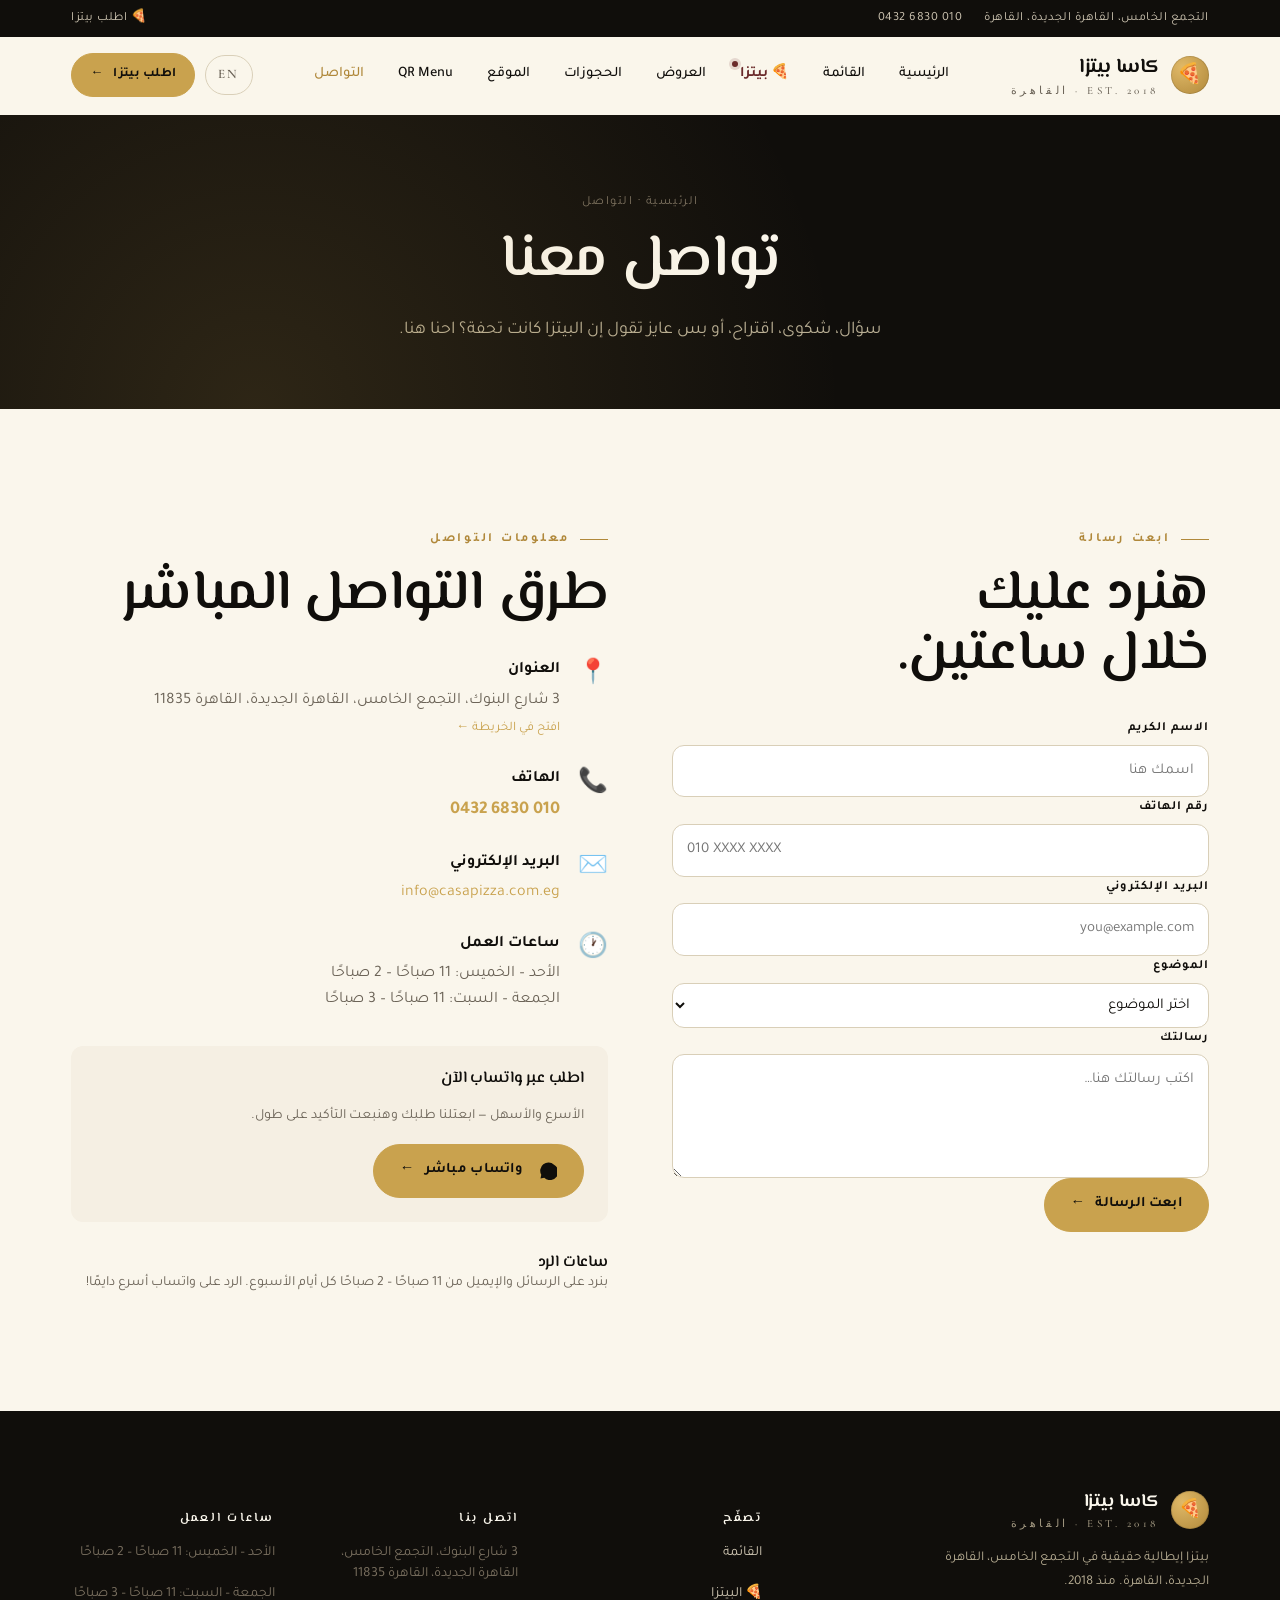
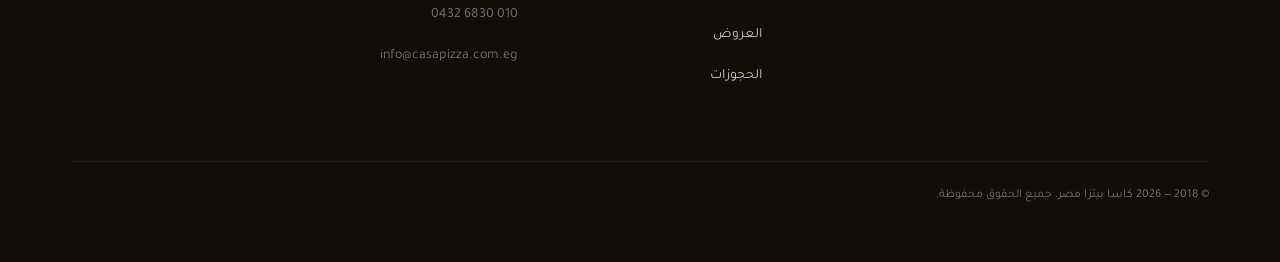
==== contact.html @ 1858f5fb "Add files via upload" ====
<!doctype html>
<html lang="ar" dir="rtl">
<head>
<meta charset="utf-8">
<meta name="viewport" content="width=device-width,initial-scale=1">
<title>التواصل — كاسا بيتزا مصر</title>
<meta name="description" content="تواصل مع كاسا بيتزا: 010 6830 0432 — 3 شارع البنوك، التجمع الخامس، القاهرة الجديدة.">
<link rel="preconnect" href="https://fonts.googleapis.com">
<link rel="preconnect" href="https://fonts.gstatic.com" crossorigin>
<link href="https://fonts.googleapis.com/css2?family=Cormorant+Garamond:ital,wght@0,500;0,600;1,500&family=El+Messiri:wght@400;500;600;700&family=Marhey:wght@500;700&family=Tajawal:wght@300;400;500;700&display=swap" rel="stylesheet">
<link rel="stylesheet" href="assets/css/styles.css">
</head>
<body>

<div class="utility"><div class="wrap"><div class="info" id="c-util-info"></div><div class="info"><a href="pizza.html">🍕 اطلب بيتزا</a></div></div></div>

<header class="nav">
  <div class="wrap">
    <a class="brand" href="index.html"><span class="mark">🍕</span><span>كاسا بيتزا<small>EST. 2018 · القاهرة</small></span></a>
    <nav class="menu">
      <a href="index.html">الرئيسية</a>
      <a href="menu.html">القائمة</a>
      <a href="pizza.html" class="pz">🍕 بيتزا</a>
      <a href="offers.html">العروض</a>
      <a href="reservations.html">الحجوزات</a>
      <a href="location.html">الموقع</a>
      <a href="qr.html">QR Menu</a>
      <a href="contact.html" class="active">التواصل</a>
    </nav>
    <div class="nav-cta">
      <button class="lang-pill" type="button">EN</button>
      <a class="btn btn-gold btn-sm" href="pizza.html">اطلب بيتزا<span class="arrow">←</span></a>
    </div>
    <button class="burger" aria-label="القائمة"><span></span></button>
  </div>
</header>

<section class="page-hero">
  <div class="wrap">
    <div class="crumb">الرئيسية · التواصل</div>
    <h1>تواصل معنا</h1>
    <p>سؤال، شكوى، اقتراح، أو بس عايز تقول إن البيتزا كانت تحفة؟ احنا هنا.</p>
  </div>
</section>

<section class="section">
  <div class="wrap">
    <div style="display:grid;grid-template-columns:1fr 1fr;gap:64px;align-items:start" class="loc-grid">

      <!-- Contact form -->
      <div>
        <span class="eyebrow">ابعت رسالة</span>
        <h2 class="display-2" style="margin-top:14px">هنرد عليك<br>خلال ساعتين.</h2>
        <form class="contact-form js-fake-form" style="margin-top:32px" data-msg="✅ وصلتنا رسالتك! هنرد عليك قريباً.">
          <div class="field"><label>الاسم الكريم</label><input type="text" required placeholder="اسمك هنا"></div>
          <div class="field"><label>رقم الهاتف</label><input type="tel" required placeholder="010 XXXX XXXX"></div>
          <div class="field"><label>البريد الإلكتروني</label><input type="email" placeholder="you@example.com"></div>
          <div class="field"><label>الموضوع</label>
            <select>
              <option value="">اختر الموضوع</option>
              <option>استفسار عن القائمة</option>
              <option>شكوى أو ملاحظة</option>
              <option>طلب فعالية أو حفلة</option>
              <option>التوصيل والمناطق</option>
              <option>أخرى</option>
            </select>
          </div>
          <div class="field"><label>رسالتك</label><textarea required placeholder="اكتب رسالتك هنا…" rows="4"></textarea></div>
          <button class="btn btn-gold" type="submit">ابعت الرسالة<span class="arrow">←</span></button>
        </form>
      </div>

      <!-- Contact info -->
      <div>
        <span class="eyebrow">معلومات التواصل</span>
        <h2 class="display-2" style="margin-top:14px">طرق التواصل المباشر</h2>
        <ul class="contact-list" style="list-style:none;padding:0;margin:32px 0;display:flex;flex-direction:column;gap:24px" id="c-info-list"></ul>

        <div style="background:var(--paper);border-radius:12px;padding:24px;margin-top:32px">
          <h4 style="margin:0 0 16px">اطلب عبر واتساب الآن</h4>
          <p style="color:var(--muted);font-size:14px;margin:0 0 16px">الأسرع والأسهل — ابعتلنا طلبك وهنبعت التأكيد على طول.</p>
          <a class="btn btn-gold" id="c-wa-btn" href="#" target="_blank" rel="noopener">
            <svg viewBox="0 0 24 24" fill="currentColor" width="18" height="18" style="margin-left:6px"><path d="M20 3.5A11 11 0 0 0 3 17l-1 5 5-1A11 11 0 1 0 20 3.5z"/></svg>
            واتساب مباشر<span class="arrow">←</span>
          </a>
        </div>

        <div style="margin-top:32px">
          <h4>ساعات الرد</h4>
          <p style="color:var(--muted);font-size:14px" id="c-hours-text"></p>
        </div>
      </div>
    </div>
  </div>
</section>

<footer>
  <div class="wrap">
    <div class="grid">
      <div><div class="brand"><span class="mark">🍕</span><span>كاسا بيتزا<small>EST. 2018 · القاهرة</small></span></div><p class="about" id="c-footer-about"></p></div>
      <div><h5>تصفّح</h5><ul><li><a href="menu.html">القائمة</a></li><li><a href="pizza.html">🍕 البيتزا</a></li><li><a href="offers.html">العروض</a></li><li><a href="reservations.html">الحجوزات</a></li></ul></div>
      <div><h5>اتصل بنا</h5><ul id="c-footer-contact"></ul></div>
      <div><h5>ساعات العمل</h5><ul id="c-footer-hours"></ul></div>
    </div>
    <div class="legal"><div>© 2018 — 2026 كاسا بيتزا مصر. جميع الحقوق محفوظة.</div></div>
  </div>
</footer>

<script src="assets/js/data.js"></script>
<script src="assets/js/main.js"></script>
<script>
(function(){
  const R = window.SAFFRON_DATA.restaurant;

  document.getElementById("c-util-info").innerHTML =
    `<span>${R.address}</span><span>${R.phoneDisplay}</span>`;

  document.getElementById("c-info-list").innerHTML = `
    <li style="display:flex;gap:16px;align-items:flex-start">
      <span style="font-size:24px;min-width:32px">📍</span>
      <div><strong style="display:block;margin-bottom:4px">العنوان</strong>
        <span style="color:var(--muted)">${R.addressFull}</span><br>
        <a href="${R.mapsUrl}" target="_blank" style="color:var(--saffron);font-size:13px;margin-top:4px;display:inline-block">افتح في الخريطة ←</a>
      </div>
    </li>
    <li style="display:flex;gap:16px;align-items:flex-start">
      <span style="font-size:24px;min-width:32px">📞</span>
      <div><strong style="display:block;margin-bottom:4px">الهاتف</strong>
        <a href="tel:${R.phone}" style="color:var(--saffron);font-size:18px;font-weight:600">${R.phoneDisplay}</a>
      </div>
    </li>
    <li style="display:flex;gap:16px;align-items:flex-start">
      <span style="font-size:24px;min-width:32px">✉️</span>
      <div><strong style="display:block;margin-bottom:4px">البريد الإلكتروني</strong>
        <a href="mailto:${R.email}" style="color:var(--saffron)">${R.email}</a>
      </div>
    </li>
    <li style="display:flex;gap:16px;align-items:flex-start">
      <span style="font-size:24px;min-width:32px">🕐</span>
      <div><strong style="display:block;margin-bottom:4px">ساعات العمل</strong>
        <span style="color:var(--muted)">الأحد – الخميس: ${R.hours}<br>الجمعة – السبت: ${R.hoursWeekend}</span>
      </div>
    </li>
  `;

  document.getElementById("c-wa-btn").href =
    `https://wa.me/${R.whatsapp}?text=${encodeURIComponent("مرحبًا! عايز أطلب من كاسا بيتزا 🍕")}`;

  document.getElementById("c-hours-text").textContent =
    `بنرد على الرسائل والإيميل من ${R.hours} كل أيام الأسبوع. الرد على واتساب أسرع دايمًا!`;

  document.getElementById("c-footer-about").textContent =
    `بيتزا إيطالية حقيقية في ${R.address}. منذ ${R.since}.`;
  document.getElementById("c-footer-contact").innerHTML =
    `<li>${R.addressFull}</li><li>${R.phoneDisplay}</li><li>${R.email}</li>`;
  document.getElementById("c-footer-hours").innerHTML =
    `<li>الأحد – الخميس: ${R.hours}</li><li>الجمعة – السبت: ${R.hoursWeekend}</li>`;
})();
</script>
</body>
</html>
---- assets/css/styles.css ----
/* ============================================================
   دار الزعفران — Stylesheet
   Premium Middle-Eastern restaurant identity
   ============================================================ */

/* ---------- 1. Design tokens ---------- */
:root{
  --ink:#100E0B;
  --ink-2:#1C1815;
  --paper:#F5EFE3;
  --paper-2:#EEE5D2;
  --cream:#FAF6EC;
  --line:#D9CFB8;
  --line-2:#3A322A;
  --saffron:#C9A24E;
  --saffron-2:#B0883A;
  --burgundy:#6A2A2A;
  --olive:#5F6B3A;
  --muted:#6B6357;
  --muted-2:#A29881;
  --radius-s:6px;
  --radius-m:14px;
  --radius-l:28px;
  --shadow-s:0 4px 14px rgba(16,14,11,.06);
  --shadow-m:0 18px 40px -18px rgba(16,14,11,.25);
  --max:1240px;
  --gutter:clamp(20px,4vw,56px);
  --font-display:"Marhey","El Messiri",serif;
  --font-head:"El Messiri","Tajawal",sans-serif;
  --font-body:"Tajawal","IBM Plex Sans Arabic",sans-serif;
  --font-num:"Cormorant Garamond","Times New Roman",serif;
  --t-fast:.22s cubic-bezier(.4,.2,.2,1);
  --t:.45s cubic-bezier(.4,.2,.2,1);
  --t-slow:.9s cubic-bezier(.22,.61,.36,1);
}

/* ---------- 2. Reset ---------- */
*,*::before,*::after{box-sizing:border-box}
html{scroll-behavior:smooth;-webkit-text-size-adjust:100%}
body{
  margin:0;
  font-family:var(--font-body);
  font-size:16px;
  line-height:1.65;
  color:var(--ink);
  background:var(--cream);
  font-weight:400;
  -webkit-font-smoothing:antialiased;
  text-rendering:optimizeLegibility;
}
img,svg,video{display:block;max-width:100%;height:auto}
a{color:inherit;text-decoration:none}
button{font:inherit;color:inherit;background:none;border:0;cursor:pointer}
input,textarea,select{font:inherit;color:inherit}
h1,h2,h3,h4{margin:0;font-family:var(--font-head);font-weight:600;line-height:1.18;letter-spacing:-.01em}
p{margin:0}
ul{margin:0;padding:0;list-style:none}
hr{border:0;border-top:1px solid var(--line);margin:0}

/* ---------- 3. Layout helpers ---------- */
.wrap{max-width:var(--max);margin-inline:auto;padding-inline:var(--gutter)}
.section{padding-block:clamp(64px,9vw,128px)}
.eyebrow{
  display:inline-flex;align-items:center;gap:10px;
  font-size:12.5px;letter-spacing:.22em;
  text-transform:uppercase;color:var(--saffron-2);
  font-weight:600;
}
.eyebrow::before{
  content:"";width:28px;height:1px;background:currentColor;
}
.eyebrow.center::before,.eyebrow.center::after{
  content:"";width:28px;height:1px;background:currentColor;
}
.eyebrow.center{justify-content:center}
.display-1{font-family:var(--font-head);font-size:clamp(40px,6vw,84px);line-height:1.02;letter-spacing:-.02em;font-weight:600}
.display-2{font-family:var(--font-head);font-size:clamp(32px,4.4vw,56px);line-height:1.08}
.h3{font-family:var(--font-head);font-size:clamp(22px,2.4vw,30px)}
.lead{font-size:clamp(16px,1.4vw,18.5px);color:var(--muted);max-width:62ch}
.num{font-family:var(--font-num);font-style:italic;color:var(--saffron-2)}

/* ornament divider */
.orn{display:flex;align-items:center;gap:14px;color:var(--saffron);justify-content:center;margin:18px auto 28px;max-width:220px}
.orn::before,.orn::after{content:"";flex:1;height:1px;background:linear-gradient(to right,transparent,var(--saffron) 60%,transparent)}
.orn svg{width:18px;height:18px;flex-shrink:0;opacity:.9}

/* ---------- 4. Buttons ---------- */
.btn{
  --bg:var(--ink);--fg:var(--cream);--bd:var(--ink);
  display:inline-flex;align-items:center;gap:10px;
  padding:14px 26px;border-radius:999px;
  background:var(--bg);color:var(--fg);border:1px solid var(--bd);
  font-weight:600;font-size:14.5px;letter-spacing:.02em;
  transition:transform var(--t-fast),background var(--t-fast),color var(--t-fast),box-shadow var(--t-fast);
  position:relative;overflow:hidden;
}
.btn:hover{transform:translateY(-1px);box-shadow:var(--shadow-m)}
.btn .arrow{display:inline-block;transition:transform var(--t-fast)}
.btn:hover .arrow{transform:translateX(-4px)}
.btn-ghost{--bg:transparent;--fg:var(--ink);--bd:var(--ink)}
.btn-ghost:hover{--bg:var(--ink);--fg:var(--cream)}
.btn-gold{--bg:var(--saffron);--fg:var(--ink);--bd:var(--saffron)}
.btn-gold:hover{--bg:var(--saffron-2);--bd:var(--saffron-2)}
.btn-light{--bg:var(--cream);--fg:var(--ink);--bd:var(--cream)}
.btn-sm{padding:10px 18px;font-size:13px}

/* ---------- 5. Top utility & Nav ---------- */
.utility{
  background:var(--ink);color:#CFC6B3;
  font-size:12.5px;letter-spacing:.04em;
}
.utility .wrap{display:flex;justify-content:space-between;align-items:center;padding-block:8px;gap:24px;flex-wrap:wrap}
.utility a:hover{color:var(--saffron)}
.utility .info{display:flex;gap:22px;flex-wrap:wrap}
.utility .info span{display:inline-flex;align-items:center;gap:8px}
.utility .info svg{width:14px;height:14px;color:var(--saffron)}

.nav{
  position:sticky;top:0;z-index:50;
  background:rgba(250,246,236,.86);
  backdrop-filter:saturate(140%) blur(14px);
  -webkit-backdrop-filter:saturate(140%) blur(14px);
  border-bottom:1px solid transparent;
  transition:border-color var(--t-fast),background var(--t-fast);
}
.nav.scrolled{border-color:var(--line);background:rgba(250,246,236,.96)}
.nav .wrap{display:flex;align-items:center;justify-content:space-between;padding-block:14px;gap:32px}
.brand{display:flex;align-items:center;gap:12px;font-family:var(--font-head);font-weight:700;font-size:20px;letter-spacing:-.01em}
.brand .mark{
  width:38px;height:38px;border-radius:50%;
  background:radial-gradient(circle at 30% 30%,#E0B968,var(--saffron-2));
  display:grid;place-items:center;color:var(--ink);
  box-shadow:inset 0 0 0 1px rgba(0,0,0,.12);
}
.brand .mark svg{width:22px;height:22px}
.brand small{display:block;font-family:var(--font-num);font-size:11px;letter-spacing:.32em;color:var(--muted);font-weight:500;margin-top:-2px}
.menu{display:flex;align-items:center;gap:6px}
.menu a{
  padding:10px 14px;border-radius:999px;font-size:14.5px;font-weight:500;
  color:var(--ink);transition:background var(--t-fast),color var(--t-fast);
}
.menu a:hover{background:var(--paper-2)}
.menu a.active{color:var(--saffron-2)}
.nav-cta{display:flex;align-items:center;gap:10px}
.lang-pill{
  font-family:var(--font-num);font-size:13px;font-weight:600;letter-spacing:.18em;
  padding:8px 12px;border:1px solid var(--line);border-radius:999px;color:var(--muted);
  transition:all var(--t-fast);
}
.lang-pill:hover{color:var(--ink);border-color:var(--ink)}
.burger{display:none;width:44px;height:44px;border:1px solid var(--line);border-radius:12px;align-items:center;justify-content:center}
.burger span{display:block;width:18px;height:1.6px;background:var(--ink);position:relative}
.burger span::before,.burger span::after{content:"";position:absolute;left:0;right:0;height:1.6px;background:var(--ink)}
.burger span::before{top:-6px}.burger span::after{top:6px}

@media (max-width:960px){
  .menu,.nav-cta .btn{display:none}
  .burger{display:flex}
  .menu.open{
    display:flex;flex-direction:column;align-items:stretch;gap:2px;
    position:absolute;inset:100% 0 auto 0;background:var(--cream);
    padding:18px var(--gutter) 24px;border-bottom:1px solid var(--line);
  }
  .menu.open a{padding:14px 12px;border-bottom:1px solid var(--paper-2)}
}

/* ---------- 6. Hero ---------- */
.hero{
  position:relative;background:var(--ink);color:var(--cream);
  overflow:hidden;isolation:isolate;
}
.hero .wrap{
  position:relative;z-index:2;
  display:grid;grid-template-columns:1.05fr .95fr;gap:48px;align-items:end;
  padding-top:clamp(48px,6vw,90px);padding-bottom:clamp(56px,7vw,110px);
}
.hero-bg{
  position:absolute;inset:0;z-index:0;
  background-image:url("https://images.unsplash.com/photo-1414235077428-338989a2e8c0?w=1900&q=80");
  background-size:cover;background-position:center;
  opacity:.32;filter:contrast(1.02) saturate(1.05);
}
.hero::after{
  content:"";position:absolute;inset:0;z-index:1;
  background:
    radial-gradient(ellipse at 20% 30%, rgba(201,162,78,.18), transparent 55%),
    linear-gradient(180deg, rgba(16,14,11,.65) 0%, rgba(16,14,11,.78) 60%, rgba(16,14,11,.95) 100%);
}
.hero-copy h1{color:var(--cream)}
.hero-copy h1 em{font-style:normal;color:var(--saffron);font-family:var(--font-display)}
.hero-copy .lead{color:#D6CFBE;margin-top:18px}
.hero-copy .actions{display:flex;gap:12px;margin-top:34px;flex-wrap:wrap}
.hero-copy .btn-ghost{--fg:var(--cream);--bd:rgba(245,239,227,.4)}
.hero-copy .btn-ghost:hover{--bg:var(--cream);--fg:var(--ink)}
.hero-meta{
  display:grid;grid-template-columns:repeat(3,1fr);gap:8px;
  margin-top:48px;padding-top:28px;border-top:1px solid rgba(245,239,227,.14);
  max-width:540px;
}
.hero-meta div{padding-inline-end:14px}
.hero-meta .k{font-family:var(--font-num);font-size:34px;color:var(--saffron);line-height:1}
.hero-meta .v{font-size:12.5px;letter-spacing:.16em;text-transform:uppercase;color:#B8AE94;margin-top:8px}

.hero-card{
  background:linear-gradient(160deg,#1F1A14,#12100C);
  border:1px solid #2A241B;border-radius:var(--radius-l);
  padding:26px;color:var(--cream);box-shadow:var(--shadow-m);
  display:grid;gap:18px;align-self:end;
}
.hero-card .row{display:flex;align-items:center;gap:14px}
.hero-card .dot{width:10px;height:10px;background:#4FBF6A;border-radius:50%;box-shadow:0 0 0 4px rgba(79,191,106,.18);animation:pulse 1.8s infinite}
.hero-card h4{color:var(--cream)}
.hero-card .quick{display:grid;grid-template-columns:repeat(2,1fr);gap:10px}
.hero-card .qbtn{
  display:flex;flex-direction:column;align-items:flex-start;gap:4px;
  padding:14px 16px;background:rgba(245,239,227,.06);border-radius:14px;border:1px solid rgba(245,239,227,.08);
  transition:background var(--t-fast),transform var(--t-fast);
}
.hero-card .qbtn:hover{background:rgba(245,239,227,.1);transform:translateY(-1px)}
.hero-card .qbtn span:first-child{font-size:12.5px;color:#A89B7C;letter-spacing:.08em}
.hero-card .qbtn span:last-child{font-weight:600;font-size:15px}

@keyframes pulse{0%{box-shadow:0 0 0 0 rgba(79,191,106,.6)}70%{box-shadow:0 0 0 8px rgba(79,191,106,0)}100%{box-shadow:0 0 0 0 rgba(79,191,106,0)}}

@media (max-width:900px){
  .hero .wrap{grid-template-columns:1fr;gap:32px;align-items:start}
  .hero-meta{grid-template-columns:repeat(3,1fr);max-width:100%}
}

/* ---------- 7. Story & generic sections ---------- */
.story{display:grid;grid-template-columns:1fr 1fr;gap:64px;align-items:center}
.story .imgs{position:relative;aspect-ratio:1/1.1}
.story .imgs img{position:absolute;border-radius:var(--radius-m);object-fit:cover;box-shadow:var(--shadow-m)}
.story .imgs .a{inset:0 30% 25% 0;width:auto;height:auto}
.story .imgs .b{inset:35% 0 0 35%;width:auto;height:auto;border:8px solid var(--cream)}
.story .imgs .badge{
  position:absolute;left:-12px;top:-12px;width:120px;height:120px;border-radius:50%;
  background:var(--saffron);color:var(--ink);display:grid;place-items:center;text-align:center;
  font-family:var(--font-head);font-size:14px;line-height:1.2;padding:10px;
  transform:rotate(-8deg);box-shadow:var(--shadow-s);
}
.story .imgs .badge .num{display:block;font-size:34px;font-family:var(--font-num);font-style:normal;color:var(--ink)}
.story .copy h2{font-size:clamp(28px,3.4vw,46px)}
.story .copy p{margin-top:16px;color:var(--muted)}
.story .signature{display:flex;align-items:center;gap:14px;margin-top:32px}
.story .signature img{width:48px;height:48px;border-radius:50%;object-fit:cover}
.story .signature .name{font-family:var(--font-head);font-weight:600}
.story .signature .role{font-size:12.5px;color:var(--muted);letter-spacing:.08em}
@media (max-width:900px){.story{grid-template-columns:1fr;gap:40px}}

/* ---------- 8. Signature dishes ---------- */
.dish-grid{display:grid;grid-template-columns:repeat(3,1fr);gap:24px;margin-top:48px}
.dish{
  background:#fff;border:1px solid var(--line);border-radius:var(--radius-m);
  overflow:hidden;display:flex;flex-direction:column;transition:transform var(--t),box-shadow var(--t);
}
.dish:hover{transform:translateY(-4px);box-shadow:var(--shadow-m)}
.dish .ph{aspect-ratio:4/3;overflow:hidden;background:var(--paper-2);position:relative}
.dish .ph img{width:100%;height:100%;object-fit:cover;transition:transform var(--t-slow)}
.dish:hover .ph img{transform:scale(1.05)}
.dish .badges{position:absolute;top:14px;inset-inline-start:14px;display:flex;gap:6px;flex-wrap:wrap}
.tag{
  font-size:11px;letter-spacing:.1em;text-transform:uppercase;font-weight:700;
  padding:5px 10px;border-radius:999px;background:var(--cream);color:var(--ink);
  border:1px solid rgba(0,0,0,.06);
}
.tag.hot{background:var(--burgundy);color:#fff;border-color:transparent}
.tag.veg{background:var(--olive);color:#fff;border-color:transparent}
.tag.new{background:var(--saffron);color:var(--ink);border-color:transparent}
.dish .body{padding:22px;display:flex;flex-direction:column;gap:10px;flex:1}
.dish .head{display:flex;justify-content:space-between;align-items:baseline;gap:10px}
.dish h4{font-size:19px}
.dish .price{font-family:var(--font-num);font-size:22px;color:var(--burgundy);font-weight:600;white-space:nowrap}
.dish .price small{font-size:12px;color:var(--muted);font-family:var(--font-body);margin-inline-start:4px}
.dish p{color:var(--muted);font-size:14.5px;line-height:1.7}
.dish .foot{margin-top:auto;display:flex;justify-content:space-between;align-items:center;padding-top:14px;border-top:1px dashed var(--line)}
.dish .rating{display:inline-flex;align-items:center;gap:5px;color:var(--saffron-2);font-weight:600;font-size:13px}
.dish .rating small{color:var(--muted);font-weight:400;margin-inline-start:4px}
.dish .add{font-size:13px;color:var(--ink);font-weight:600;display:inline-flex;align-items:center;gap:6px;transition:color var(--t-fast)}
.dish .add:hover{color:var(--saffron-2)}
@media (max-width:900px){.dish-grid{grid-template-columns:repeat(2,1fr)}}
@media (max-width:560px){.dish-grid{grid-template-columns:1fr}}

/* ---------- 9. Offers strip ---------- */
.offers-strip{background:var(--ink);color:var(--cream);position:relative;overflow:hidden}
.offers-strip::before{
  content:"";position:absolute;inset:0;
  background:radial-gradient(circle at 90% 20%,rgba(201,162,78,.22),transparent 50%);
}
.offers-strip .wrap{position:relative;display:grid;grid-template-columns:1fr 1fr;gap:48px;align-items:center}
.offers-strip h2{color:var(--cream);font-size:clamp(28px,3.4vw,42px)}
.offers-strip .lead{color:#CFC6B3}
.coupon{
  background:linear-gradient(135deg,#1B1712,#231D16);
  border:1px dashed var(--saffron);border-radius:18px;padding:24px;
  display:grid;grid-template-columns:1fr auto;align-items:center;gap:18px;
}
.coupon .code{
  font-family:var(--font-num);font-size:30px;letter-spacing:.18em;color:var(--saffron);
}
.coupon .desc{font-size:13px;color:#CFC6B3;letter-spacing:.04em;margin-top:4px}
.coupon-copy{font-size:12.5px;color:var(--saffron);border:1px solid var(--saffron);padding:8px 14px;border-radius:999px;transition:all var(--t-fast)}
.coupon-copy:hover{background:var(--saffron);color:var(--ink)}
@media (max-width:760px){.offers-strip .wrap{grid-template-columns:1fr}}

/* ---------- 10. Gallery ---------- */
.gallery{
  display:grid;grid-template-columns:repeat(6,1fr);gap:10px;margin-top:48px;
  grid-auto-rows:180px;
}
.gallery a{
  position:relative;overflow:hidden;border-radius:10px;background:var(--paper-2);
}
.gallery a img{width:100%;height:100%;object-fit:cover;transition:transform var(--t-slow)}
.gallery a:hover img{transform:scale(1.06)}
.gallery a::after{
  content:"";position:absolute;inset:0;background:linear-gradient(180deg,transparent 60%,rgba(16,14,11,.55));
  opacity:0;transition:opacity var(--t-fast);
}
.gallery a:hover::after{opacity:1}
.gallery .a{grid-column:span 2;grid-row:span 2}
.gallery .b{grid-column:span 2}
.gallery .c{grid-column:span 2}
.gallery .d{grid-column:span 2}
.gallery .e{grid-column:span 2;grid-row:span 2}
.gallery .f{grid-column:span 2}
@media (max-width:760px){
  .gallery{grid-template-columns:repeat(4,1fr);grid-auto-rows:120px}
  .gallery .a,.gallery .e{grid-column:span 2;grid-row:span 2}
  .gallery .b,.gallery .c,.gallery .d,.gallery .f{grid-column:span 2;grid-row:span 1}
}

/* lightbox */
.lightbox{
  position:fixed;inset:0;background:rgba(10,8,6,.92);z-index:200;
  display:none;align-items:center;justify-content:center;padding:24px;
}
.lightbox.open{display:flex}
.lightbox img{max-width:min(1100px,95vw);max-height:88vh;border-radius:10px;box-shadow:var(--shadow-m)}
.lightbox button{position:absolute;top:24px;inset-inline-end:24px;width:44px;height:44px;border-radius:50%;background:rgba(255,255,255,.1);color:#fff;font-size:22px}

/* ---------- 11. Testimonials ---------- */
.testi-grid{display:grid;grid-template-columns:repeat(3,1fr);gap:24px;margin-top:48px}
.testi{
  background:#fff;border:1px solid var(--line);border-radius:var(--radius-m);padding:28px;
  display:flex;flex-direction:column;gap:14px;position:relative;
}
.testi::before{
  content:"”";position:absolute;top:14px;inset-inline-end:18px;
  font-family:var(--font-num);font-size:74px;color:var(--saffron);opacity:.3;line-height:.9;
}
.testi .stars{color:var(--saffron-2);font-size:14px;letter-spacing:.1em}
.testi p{color:var(--ink);font-size:15.5px;line-height:1.8}
.testi .who{display:flex;align-items:center;gap:12px;margin-top:auto;padding-top:14px;border-top:1px solid var(--line)}
.testi .who img{width:44px;height:44px;border-radius:50%;object-fit:cover}
.testi .who .n{font-weight:600;font-size:14.5px}
.testi .who .r{font-size:12px;color:var(--muted);letter-spacing:.06em}
@media (max-width:900px){.testi-grid{grid-template-columns:1fr}}

/* ---------- 12. CTA band ---------- */
.cta{
  background:linear-gradient(120deg,var(--burgundy),#4A1B1B);
  color:#fff;border-radius:var(--radius-l);padding:clamp(36px,5vw,64px);
  display:grid;grid-template-columns:1.4fr 1fr;align-items:center;gap:32px;overflow:hidden;position:relative;
}
.cta::after{
  content:"";position:absolute;inset:0;
  background:radial-gradient(circle at 90% 20%,rgba(201,162,78,.22),transparent 50%);
  pointer-events:none;
}
.cta h2{color:#fff;font-size:clamp(26px,3vw,40px)}
.cta p{color:rgba(255,255,255,.78);margin-top:12px;max-width:46ch}
.cta .actions{display:flex;gap:12px;margin-top:24px;flex-wrap:wrap}
.cta-side{display:flex;flex-direction:column;gap:10px;font-size:14px}
.cta-side div{display:flex;align-items:center;gap:10px;background:rgba(255,255,255,.08);border-radius:12px;padding:12px 16px}
.cta-side svg{width:18px;height:18px;color:var(--saffron)}
@media (max-width:760px){.cta{grid-template-columns:1fr}}

/* ---------- 13. Footer ---------- */
footer{background:var(--ink);color:#CFC6B3;padding-top:72px}
footer .grid{display:grid;grid-template-columns:1.4fr 1fr 1fr 1.2fr;gap:48px}
footer h5{color:#fff;font-family:var(--font-head);font-size:15px;letter-spacing:.08em;margin-bottom:18px;text-transform:uppercase}
footer a{color:#CFC6B3;font-size:14px}
footer a:hover{color:var(--saffron)}
footer .brand{color:#fff;font-size:22px;margin-bottom:16px}
footer .brand small{color:var(--muted-2)}
footer .about{font-size:14px;line-height:1.8;color:#B8AE94;max-width:36ch}
footer ul li{margin-bottom:10px;font-size:14px}
footer .social{display:flex;gap:10px;margin-top:14px}
footer .social a{
  width:38px;height:38px;border-radius:50%;border:1px solid #2A241B;display:grid;place-items:center;
  transition:all var(--t-fast);
}
footer .social a:hover{background:var(--saffron);color:var(--ink);border-color:transparent}
footer .social svg{width:16px;height:16px}
.newsletter{display:flex;background:#1A1612;border:1px solid #2A241B;border-radius:999px;padding:4px;margin-top:14px}
.newsletter input{flex:1;background:transparent;border:0;padding:10px 16px;color:#fff;font-size:14px;outline:none}
.newsletter input::placeholder{color:#7A7060}
.newsletter button{background:var(--saffron);color:var(--ink);border-radius:999px;padding:10px 18px;font-weight:700;font-size:13px}
.legal{border-top:1px solid #2A241B;margin-top:64px;padding-block:24px;display:flex;justify-content:space-between;flex-wrap:wrap;gap:14px;font-size:12.5px;color:#7A7060}
@media (max-width:900px){footer .grid{grid-template-columns:1fr 1fr}}
@media (max-width:560px){footer .grid{grid-template-columns:1fr}}

/* ---------- 14. Menu page ---------- */
.page-hero{
  background:var(--ink);color:var(--cream);
  padding:clamp(60px,8vw,110px) 0 clamp(60px,8vw,100px);
  position:relative;overflow:hidden;text-align:center;
}
.page-hero::after{
  content:"";position:absolute;inset:0;
  background:radial-gradient(circle at 20% 100%,rgba(201,162,78,.16),transparent 55%);
  pointer-events:none;
}
.page-hero h1{color:var(--cream);font-size:clamp(38px,5vw,68px)}
.page-hero p{color:#CFC6B3;max-width:62ch;margin:18px auto 0}
.crumb{font-size:12.5px;letter-spacing:.16em;color:#A89B7C;text-transform:uppercase;margin-bottom:14px}

.menu-toolbar{
  position:sticky;top:64px;z-index:40;background:var(--cream);
  border-bottom:1px solid var(--line);padding-block:18px;
}
.menu-toolbar .wrap{display:flex;justify-content:space-between;align-items:center;gap:18px;flex-wrap:wrap}
.cats{display:flex;gap:6px;flex-wrap:wrap}
.cat{
  padding:9px 16px;border-radius:999px;font-size:13.5px;font-weight:600;color:var(--ink);
  border:1px solid var(--line);background:#fff;transition:all var(--t-fast);
}
.cat:hover{border-color:var(--ink)}
.cat.active{background:var(--ink);color:var(--cream);border-color:var(--ink)}
.cat .count{font-family:var(--font-num);color:var(--saffron-2);margin-inline-start:6px;font-size:12px}
.cat.active .count{color:var(--saffron)}
.search{
  display:flex;align-items:center;gap:8px;border:1px solid var(--line);border-radius:999px;
  background:#fff;padding:8px 14px;min-width:240px;
}
.search input{border:0;background:transparent;outline:none;width:100%;font-size:14px}
.search svg{width:16px;height:16px;color:var(--muted)}

.menu-section{padding-block:64px}
.menu-section h2{margin-bottom:8px}
.menu-section .lead{margin-bottom:32px}
.menu-list{display:grid;grid-template-columns:repeat(2,1fr);gap:18px 36px}
.menu-row{
  display:grid;grid-template-columns:80px 1fr auto;gap:18px;align-items:start;
  padding:14px 0;border-bottom:1px dotted var(--line);
}
.menu-row .ph{width:80px;height:80px;border-radius:12px;overflow:hidden;background:var(--paper-2)}
.menu-row .ph img{width:100%;height:100%;object-fit:cover}
.menu-row .name{display:flex;align-items:baseline;gap:8px;flex-wrap:wrap}
.menu-row h4{font-size:17px}
.menu-row p{font-size:13.5px;color:var(--muted);margin-top:4px}
.menu-row .price{font-family:var(--font-num);font-size:22px;color:var(--burgundy);font-weight:600;white-space:nowrap}
.menu-row .price small{font-size:12px;color:var(--muted);font-family:var(--font-body)}
.menu-row .tags{display:inline-flex;gap:4px;margin-inline-start:4px}
.menu-row .tags .tag{font-size:10px;padding:3px 8px}
@media (max-width:860px){.menu-list{grid-template-columns:1fr}}

/* ---------- 15. Offers page ---------- */
.offer-grid{display:grid;grid-template-columns:repeat(2,1fr);gap:24px;margin-top:48px}
.offer{
  border-radius:var(--radius-m);overflow:hidden;background:#fff;border:1px solid var(--line);
  display:grid;grid-template-columns:1.05fr 1.2fr;
}
.offer .ph{aspect-ratio:1/1;background:var(--paper-2);overflow:hidden;position:relative}
.offer .ph img{width:100%;height:100%;object-fit:cover}
.offer .ph .disc{
  position:absolute;top:18px;inset-inline-start:18px;
  width:78px;height:78px;border-radius:50%;background:var(--burgundy);color:#fff;
  display:grid;place-items:center;font-family:var(--font-num);font-size:24px;font-weight:700;
  text-align:center;line-height:1;box-shadow:var(--shadow-s);
}
.offer .ph .disc small{display:block;font-family:var(--font-body);font-size:11px;margin-top:4px;letter-spacing:.06em}
.offer .body{padding:24px;display:flex;flex-direction:column;gap:10px}
.offer h3{font-size:22px}
.offer p{color:var(--muted);font-size:14.5px}
.offer .countdown{display:flex;gap:6px;margin-top:8px}
.offer .countdown div{
  background:var(--ink);color:var(--cream);border-radius:8px;padding:8px 10px;text-align:center;min-width:48px;
}
.offer .countdown div span{display:block;font-family:var(--font-num);font-size:18px;line-height:1}
.offer .countdown div small{font-size:10px;color:#B8AE94;letter-spacing:.04em}
.offer .foot{display:flex;justify-content:space-between;align-items:center;margin-top:auto;padding-top:14px;border-top:1px dashed var(--line);gap:10px;flex-wrap:wrap}
.offer .code{
  font-family:var(--font-num);font-size:18px;letter-spacing:.18em;color:var(--saffron-2);
  background:var(--paper);padding:6px 12px;border-radius:8px;border:1px dashed var(--saffron);
}
@media (max-width:760px){.offer-grid{grid-template-columns:1fr}.offer{grid-template-columns:1fr}.offer .ph{aspect-ratio:16/9}}

/* ---------- 16. Reservation / form ---------- */
.form-wrap{display:grid;grid-template-columns:1.2fr 1fr;gap:48px;align-items:start}
.form{background:#fff;border:1px solid var(--line);border-radius:var(--radius-m);padding:32px;box-shadow:var(--shadow-s)}
.form h2{margin-bottom:8px}
.form .row{display:grid;grid-template-columns:1fr 1fr;gap:14px;margin-top:18px}
.field{display:flex;flex-direction:column;gap:6px}
.field label{font-size:12.5px;color:var(--muted);letter-spacing:.08em;text-transform:uppercase;font-weight:600}
.field input,.field select,.field textarea{
  border:1px solid var(--line);border-radius:10px;padding:12px 14px;background:var(--cream);
  outline:none;transition:border var(--t-fast),background var(--t-fast);font-size:15px;
}
.field input:focus,.field select:focus,.field textarea:focus{border-color:var(--ink);background:#fff}
.field textarea{resize:vertical;min-height:110px}
.form .actions{margin-top:24px;display:flex;gap:12px}
.info-card{
  background:var(--ink);color:var(--cream);border-radius:var(--radius-m);padding:32px;
}
.info-card h3{color:var(--cream)}
.info-card ul{margin-top:18px;display:flex;flex-direction:column;gap:14px}
.info-card li{display:flex;align-items:flex-start;gap:14px;font-size:14.5px;color:#CFC6B3;border-bottom:1px solid #2A241B;padding-bottom:14px}
.info-card li:last-child{border-bottom:0}
.info-card svg{width:18px;height:18px;color:var(--saffron);margin-top:3px;flex-shrink:0}
.info-card .label{font-size:11.5px;letter-spacing:.16em;color:#A89B7C;text-transform:uppercase;display:block;margin-bottom:3px}
.info-card .value{color:#fff;font-weight:500}
@media (max-width:860px){.form-wrap{grid-template-columns:1fr}.form .row{grid-template-columns:1fr}}

/* ---------- 17. Location / map ---------- */
.map-wrap{border-radius:var(--radius-m);overflow:hidden;border:1px solid var(--line);box-shadow:var(--shadow-s);height:480px}
.map-wrap iframe{width:100%;height:100%;border:0;filter:grayscale(.15) contrast(.95)}

/* ---------- 18. QR page ---------- */
.qr-grid{display:grid;grid-template-columns:1.2fr 1fr;gap:48px;align-items:start;margin-top:48px}
.qr-builder{background:#fff;border:1px solid var(--line);border-radius:var(--radius-m);padding:28px}
.qr-preview{
  background:linear-gradient(160deg,#fffaf0,#f5ecd9);border:1px solid var(--line);border-radius:var(--radius-m);
  padding:32px;display:flex;flex-direction:column;align-items:center;text-align:center;
}
.qr-card{
  background:#fff;border-radius:14px;padding:22px;width:100%;max-width:300px;box-shadow:var(--shadow-s);
  border:1px solid var(--line);
}
.qr-card .brand-mini{display:flex;align-items:center;justify-content:center;gap:8px;font-family:var(--font-head);font-weight:700;margin-bottom:12px}
.qr-card .qr-box{width:100%;aspect-ratio:1;background:var(--paper-2);border-radius:10px;display:grid;place-items:center;overflow:hidden}
.qr-card .qr-box canvas,.qr-card .qr-box img{width:100%;height:100%}
.qr-card .qr-label{margin-top:14px;font-size:13px;color:var(--muted)}
.qr-card .table-no{font-family:var(--font-num);font-size:34px;color:var(--burgundy);font-weight:700;line-height:1;margin-top:8px}
.qr-list{margin-top:24px;display:grid;grid-template-columns:repeat(auto-fill,minmax(180px,1fr));gap:14px}
.qr-tile{background:#fff;border:1px solid var(--line);border-radius:12px;padding:14px;text-align:center}
.qr-tile .mini{width:100%;aspect-ratio:1;background:var(--paper-2);border-radius:8px;overflow:hidden;display:grid;place-items:center}
.qr-tile .mini canvas{width:90%;height:90%}
.qr-tile .lbl{margin-top:8px;font-size:12.5px;color:var(--muted)}
.qr-tile .scans{font-family:var(--font-num);font-size:18px;color:var(--burgundy)}
@media (max-width:900px){.qr-grid{grid-template-columns:1fr}}

/* ---------- 19. Admin dashboard ---------- */
.admin{display:grid;grid-template-columns:260px 1fr;min-height:100vh;background:var(--cream)}
.side{background:var(--ink);color:var(--cream);padding:24px 18px;position:sticky;top:0;height:100vh;overflow:auto}
.side .brand{color:#fff;margin-bottom:30px;font-size:18px}
.side .group{margin-bottom:22px}
.side .group-label{font-size:11px;letter-spacing:.2em;color:#7A7060;text-transform:uppercase;padding:6px 12px;margin-bottom:6px}
.side a{display:flex;align-items:center;gap:12px;padding:10px 12px;border-radius:10px;color:#CFC6B3;font-size:14px;transition:all var(--t-fast)}
.side a:hover{background:#1A1612;color:#fff}
.side a.active{background:var(--saffron);color:var(--ink);font-weight:600}
.side svg{width:16px;height:16px}
.side .user{position:absolute;bottom:24px;left:18px;right:18px;display:flex;align-items:center;gap:10px;padding:12px;background:#1A1612;border-radius:12px}
.side .user img{width:36px;height:36px;border-radius:50%}
.side .user .n{font-size:13px;color:#fff}
.side .user .r{font-size:11px;color:#7A7060}

.main{padding:28px 36px}
.main h1{font-size:26px;margin-bottom:6px}
.main .sub{color:var(--muted);font-size:14px;margin-bottom:24px}

.stat-grid{display:grid;grid-template-columns:repeat(4,1fr);gap:14px;margin-bottom:24px}
.stat{background:#fff;border:1px solid var(--line);border-radius:14px;padding:18px}
.stat .label{font-size:12px;color:var(--muted);letter-spacing:.08em;text-transform:uppercase}
.stat .val{font-family:var(--font-num);font-size:32px;color:var(--ink);margin-top:6px;line-height:1}
.stat .delta{font-size:12px;margin-top:8px;display:inline-flex;align-items:center;gap:4px}
.stat .delta.up{color:#2E7D44}.stat .delta.down{color:#A8362F}
.stat .spark{margin-top:10px;height:32px;width:100%}

.panels{display:grid;grid-template-columns:1.4fr 1fr;gap:18px;margin-bottom:24px}
.panel{background:#fff;border:1px solid var(--line);border-radius:14px;padding:22px}
.panel-head{display:flex;justify-content:space-between;align-items:center;margin-bottom:14px}
.panel-head h3{font-size:16px}
.panel-head .ddl{font-size:12px;color:var(--muted)}
.bar-row{display:grid;grid-template-columns:140px 1fr 48px;gap:12px;align-items:center;padding:8px 0}
.bar-row .label{font-size:13px;color:var(--ink)}
.bar-row .bar{height:8px;background:var(--paper-2);border-radius:999px;overflow:hidden}
.bar-row .bar span{display:block;height:100%;background:linear-gradient(90deg,var(--saffron-2),var(--saffron));border-radius:999px}
.bar-row .v{text-align:end;font-family:var(--font-num);font-size:15px;color:var(--burgundy)}

.tbl{width:100%;border-collapse:collapse;font-size:14px}
.tbl th,.tbl td{text-align:start;padding:12px 8px;border-bottom:1px solid var(--line)}
.tbl th{font-size:12px;letter-spacing:.08em;text-transform:uppercase;color:var(--muted);font-weight:600}
.tbl tr:last-child td{border-bottom:0}
.status{font-size:11.5px;padding:4px 10px;border-radius:999px;font-weight:600;display:inline-flex;align-items:center;gap:4px}
.status.ok{background:#E5F4EA;color:#2E7D44}
.status.wait{background:#FBEFD4;color:#8A6A1F}
.status.no{background:#F7E1DF;color:#A8362F}

.toolbar{display:flex;justify-content:space-between;align-items:center;margin-bottom:18px;gap:14px;flex-wrap:wrap}
.toolbar .actions{display:flex;gap:8px}

@media (max-width:960px){
  .admin{grid-template-columns:1fr}
  .side{position:static;height:auto}
  .side .user{position:static;margin-top:18px}
  .main{padding:22px}
  .stat-grid{grid-template-columns:repeat(2,1fr)}
  .panels{grid-template-columns:1fr}
}

/* ---------- 20. FAQ ---------- */
.faq{display:flex;flex-direction:column;gap:8px;margin-top:32px}
.faq details{
  background:#fff;border:1px solid var(--line);border-radius:12px;padding:18px 22px;
  transition:border var(--t-fast);
}
.faq details[open]{border-color:var(--saffron)}
.faq summary{font-weight:600;cursor:pointer;list-style:none;display:flex;justify-content:space-between;align-items:center;gap:14px;font-size:15.5px}
.faq summary::-webkit-details-marker{display:none}
.faq summary::after{content:"+";color:var(--saffron-2);font-family:var(--font-num);font-size:24px;line-height:1;transition:transform var(--t-fast)}
.faq details[open] summary::after{content:"−"}
.faq p{color:var(--muted);margin-top:12px;line-height:1.85;font-size:14.5px}

/* ---------- 21. Misc / reveal ---------- */
.reveal{opacity:0;transform:translateY(20px);transition:opacity .8s ease,transform .8s ease}
.reveal.in{opacity:1;transform:none}
.center{text-align:center}
.hint{font-size:12.5px;color:var(--muted)}
.toast{
  position:fixed;bottom:28px;left:50%;transform:translateX(-50%);
  background:var(--ink);color:var(--cream);padding:12px 20px;border-radius:999px;
  font-size:14px;box-shadow:var(--shadow-m);z-index:300;opacity:0;pointer-events:none;
  transition:opacity .3s ease, transform .3s ease;
}
.toast.show{opacity:1;transform:translate(-50%,-6px)}

/* loader */
.loader{
  position:fixed;inset:0;background:var(--ink);z-index:999;
  display:grid;place-items:center;transition:opacity .6s ease;
}
.loader.gone{opacity:0;pointer-events:none}
.loader .l-mark{
  width:74px;height:74px;border-radius:50%;
  background:radial-gradient(circle at 30% 30%,#E0B968,var(--saffron-2));
  display:grid;place-items:center;color:var(--ink);
  animation:loaderPulse 1.4s ease-in-out infinite;
}
.loader .l-mark svg{width:38px;height:38px}
.loader .l-text{position:absolute;bottom:18%;font-family:var(--font-head);color:var(--saffron);font-size:14px;letter-spacing:.32em;text-transform:uppercase}
@keyframes loaderPulse{0%,100%{transform:scale(1)}50%{transform:scale(.92)}}

/* hide before reveal init to avoid flicker */
.js-reveal:not(.in){opacity:0;transform:translateY(18px)}

/* print */
@media print{
  .nav,.utility,.menu-toolbar,footer,.btn,.qr-builder{display:none!important}
  body{background:#fff}
}

/* ============================================================
   22. PIZZA — list, cards, customizer, half&half, cart
   ============================================================ */

/* pizza nav highlight (added link in main nav) */
.menu a.pz{position:relative;color:var(--burgundy);font-weight:600}
.menu a.pz::after{content:"";position:absolute;top:8px;inset-inline-end:6px;width:6px;height:6px;border-radius:50%;background:var(--burgundy);box-shadow:0 0 0 3px rgba(106,42,42,.15)}

/* hero variant */
.pz-hero{
  position:relative;background:linear-gradient(160deg,#1A0F0B 0%,#2A1812 60%,#3A1F18 100%);
  color:var(--cream);overflow:hidden;isolation:isolate;
  padding:clamp(54px,7vw,100px) 0 clamp(54px,7vw,100px);
}
.pz-hero::after{content:"";position:absolute;inset:0;background:
  radial-gradient(circle at 90% 15%,rgba(201,162,78,.20),transparent 50%),
  radial-gradient(circle at 10% 90%,rgba(106,42,42,.4),transparent 55%);pointer-events:none;z-index:0}
.pz-hero .wrap{position:relative;z-index:1;display:grid;grid-template-columns:1.1fr 1fr;gap:48px;align-items:center}
.pz-hero h1{color:var(--cream);font-size:clamp(36px,5vw,64px);line-height:1.05}
.pz-hero h1 em{font-style:normal;color:var(--saffron);font-family:var(--font-display)}
.pz-hero .lead{color:#D6CFBE;margin-top:18px}
.pz-hero .pz-emblem{
  aspect-ratio:1/1;border-radius:50%;background:radial-gradient(circle at 35% 30%,#FFE9B6,var(--saffron) 45%,var(--saffron-2));
  position:relative;max-width:380px;justify-self:end;box-shadow:0 30px 60px -20px rgba(0,0,0,.5);
  display:grid;place-items:center;
}
.pz-hero .pz-emblem::before{content:"";position:absolute;inset:14px;border:2px dashed rgba(16,14,11,.4);border-radius:50%}
.pz-hero .pz-emblem img{width:75%;height:75%;border-radius:50%;object-fit:cover}
@media (max-width:860px){.pz-hero .wrap{grid-template-columns:1fr;gap:32px}.pz-hero .pz-emblem{max-width:260px;justify-self:start}}

.pz-perks{display:grid;grid-template-columns:repeat(4,1fr);gap:14px;margin-top:36px}
.pz-perks .perk{display:flex;align-items:flex-start;gap:10px;padding:14px;background:rgba(245,239,227,.06);border:1px solid rgba(245,239,227,.1);border-radius:14px}
.pz-perks .perk svg{width:22px;height:22px;color:var(--saffron);flex-shrink:0}
.pz-perks .perk .t{font-size:13.5px;color:var(--cream);font-weight:600}
.pz-perks .perk .s{font-size:12px;color:#A89B7C;margin-top:2px;line-height:1.5}
@media (max-width:860px){.pz-perks{grid-template-columns:repeat(2,1fr)}}

/* pizza grid */
.pz-grid{display:grid;grid-template-columns:repeat(3,1fr);gap:22px;margin-top:48px}
.pz-card{
  background:#fff;border:1px solid var(--line);border-radius:18px;overflow:hidden;
  display:flex;flex-direction:column;transition:transform var(--t),box-shadow var(--t);
}
.pz-card:hover{transform:translateY(-4px);box-shadow:var(--shadow-m)}
.pz-card .ph{aspect-ratio:4/3;background:var(--paper-2);overflow:hidden;position:relative}
.pz-card .ph img{width:100%;height:100%;object-fit:cover;transition:transform var(--t-slow)}
.pz-card:hover .ph img{transform:scale(1.06)}
.pz-card .ph .tag{position:absolute;top:12px;inset-inline-start:12px}
.pz-card .body{padding:20px;display:flex;flex-direction:column;gap:10px;flex:1}
.pz-card h3{font-size:20px;display:flex;align-items:center;gap:8px}
.pz-card h3 .em{font-size:18px}
.pz-card p{color:var(--muted);font-size:13.5px;line-height:1.65;min-height:46px}
.pz-card .from{font-size:12px;color:var(--muted);display:flex;justify-content:space-between;align-items:baseline;border-top:1px dashed var(--line);padding-top:12px;margin-top:auto}
.pz-card .from .p{font-family:var(--font-num);font-size:24px;color:var(--burgundy);font-weight:600}
.pz-card .from .p small{font-size:12px;color:var(--muted);font-family:var(--font-body);margin-inline-start:4px}
.pz-card .acts{display:flex;gap:8px;margin-top:12px}
.pz-card .acts .btn{flex:1;justify-content:center;padding:11px 14px;font-size:13.5px}
@media (max-width:900px){.pz-grid{grid-template-columns:repeat(2,1fr)}}
@media (max-width:560px){.pz-grid{grid-template-columns:1fr}}

/* HALF & HALF promo strip */
.pz-half{
  background:linear-gradient(120deg,#1B1712,#2A1812);color:var(--cream);
  border-radius:var(--radius-l);padding:clamp(28px,4vw,48px);
  display:grid;grid-template-columns:1fr 1fr;align-items:center;gap:32px;margin-top:64px;
  position:relative;overflow:hidden;
}
.pz-half::after{content:"";position:absolute;inset:0;background:radial-gradient(circle at 100% 0%,rgba(201,162,78,.22),transparent 55%);pointer-events:none}
.pz-half h3{color:var(--cream);font-size:clamp(22px,2.8vw,34px);position:relative;z-index:1}
.pz-half p{color:#CFC6B3;margin-top:10px;position:relative;z-index:1}
.pz-half .visual{position:relative;z-index:1;aspect-ratio:1.2/1;border-radius:50% / 50%;background:linear-gradient(135deg,#FFE9B6,var(--saffron));max-width:340px;margin-inline-start:auto;display:grid;place-items:center;overflow:hidden;box-shadow:0 20px 40px -12px rgba(0,0,0,.5)}
.pz-half .visual::before,.pz-half .visual::after{content:"";position:absolute;inset:0;width:50%;}
.pz-half .visual::before{background:url("https://images.unsplash.com/photo-1604068549290-dea0e4a305ca?w=600&q=80") center/cover;left:0;border-radius:100% 0 0 100% / 50% 0 0 50%}
.pz-half .visual::after{background:url("https://images.unsplash.com/photo-1628840042765-356cda07504e?w=600&q=80") center/cover;right:0;border-radius:0 100% 100% 0 / 0 50% 50% 0}
.pz-half .visual .divider{position:absolute;top:0;bottom:0;left:50%;width:2px;background:rgba(245,239,227,.9);box-shadow:0 0 12px rgba(0,0,0,.4);z-index:2}
@media (max-width:760px){.pz-half{grid-template-columns:1fr}.pz-half .visual{max-width:260px;margin-inline:auto}}

/* CUSTOMIZER MODAL */
.modal{position:fixed;inset:0;z-index:300;display:none;align-items:flex-end;justify-content:center;background:rgba(10,8,6,.6);padding:0}
.modal.open{display:flex;animation:fadeIn .25s ease}
@keyframes fadeIn{from{opacity:0}to{opacity:1}}
.modal .sheet{
  background:#fff;width:100%;max-width:920px;border-radius:18px 18px 0 0;
  max-height:92vh;overflow:auto;position:relative;
  animation:slideUp .35s cubic-bezier(.22,.61,.36,1);
}
@keyframes slideUp{from{transform:translateY(40px);opacity:.4}to{transform:none;opacity:1}}
@media (min-width:760px){.modal{align-items:center;padding:24px}.modal .sheet{border-radius:18px;max-height:88vh}}
.modal .x{position:absolute;top:14px;inset-inline-end:14px;width:38px;height:38px;border-radius:50%;background:var(--paper);display:grid;place-items:center;font-size:20px;color:var(--ink);z-index:5}
.cust-head{display:grid;grid-template-columns:200px 1fr;gap:20px;padding:24px;border-bottom:1px solid var(--line);align-items:center}
.cust-head img{width:100%;aspect-ratio:1;object-fit:cover;border-radius:14px}
.cust-head h2{font-size:24px}
.cust-head p{color:var(--muted);font-size:14px;margin-top:6px;line-height:1.6}
@media (max-width:560px){.cust-head{grid-template-columns:90px 1fr;gap:14px;padding:18px}.cust-head h2{font-size:18px}.cust-head p{font-size:13px}}
.cust-body{padding:24px}
.cust-body h4{font-size:14px;letter-spacing:.06em;color:var(--ink);text-transform:uppercase;margin-bottom:12px;display:flex;align-items:center;gap:8px}
.cust-body h4 .pill{font-size:10px;color:var(--muted);background:var(--paper);padding:3px 8px;border-radius:999px;letter-spacing:0;text-transform:none;font-weight:500}

.size-row{display:grid;grid-template-columns:repeat(4,1fr);gap:10px;margin-bottom:24px}
.size-opt{
  border:1.5px solid var(--line);background:#fff;border-radius:14px;padding:14px 12px;text-align:center;cursor:pointer;
  transition:all var(--t-fast);position:relative;
}
.size-opt:hover{border-color:var(--ink)}
.size-opt.on{border-color:var(--saffron);background:linear-gradient(180deg,rgba(201,162,78,.08),#fff);box-shadow:0 0 0 4px rgba(201,162,78,.15)}
.size-opt .n{font-weight:700;font-size:14px;color:var(--ink)}
.size-opt .a{font-size:12px;color:var(--muted);margin-top:2px}
.size-opt .p{font-family:var(--font-num);font-size:18px;color:var(--burgundy);margin-top:6px}
.size-opt .s{font-size:11px;color:var(--muted);letter-spacing:.04em;margin-top:2px}
@media (max-width:560px){.size-row{grid-template-columns:repeat(2,1fr)}}

.top-grid{display:grid;grid-template-columns:repeat(auto-fill,minmax(160px,1fr));gap:8px;margin-bottom:24px}
.top-opt{
  display:flex;align-items:center;gap:10px;padding:10px 14px;
  border:1.5px solid var(--line);border-radius:12px;background:#fff;cursor:pointer;
  transition:all var(--t-fast);
}
.top-opt:hover{border-color:var(--ink)}
.top-opt.on{border-color:var(--saffron);background:linear-gradient(180deg,rgba(201,162,78,.08),#fff)}
.top-opt .em{font-size:18px;width:24px;text-align:center}
.top-opt .n{font-size:13.5px;font-weight:500;flex:1}
.top-opt .p{font-family:var(--font-num);font-size:14px;color:var(--burgundy);font-weight:600}
.top-opt .check{width:18px;height:18px;border-radius:6px;border:1.5px solid var(--line);display:grid;place-items:center;flex-shrink:0;background:#fff}
.top-opt.on .check{background:var(--saffron);border-color:var(--saffron);color:var(--ink)}
.top-opt.on .check::before{content:"✓";font-size:12px;font-weight:700}

.half-tog{display:flex;align-items:center;gap:10px;padding:14px;border:1.5px dashed var(--line);border-radius:14px;margin-bottom:18px;cursor:pointer;transition:all var(--t-fast)}
.half-tog:hover{border-color:var(--ink)}
.half-tog input{margin:0;width:18px;height:18px;accent-color:var(--saffron)}
.half-tog .t{font-weight:600;font-size:14.5px}
.half-tog .s{font-size:12.5px;color:var(--muted);margin-top:2px}

.half-pick{display:none;background:linear-gradient(160deg,#FFF9EE,#F5EAD1);border:1px solid var(--line);border-radius:14px;padding:18px;margin-bottom:18px}
.half-pick.on{display:block}
.half-pick label{font-size:12.5px;color:var(--muted);letter-spacing:.08em;text-transform:uppercase;font-weight:600;display:block;margin-bottom:6px}
.half-pick select{width:100%;padding:12px 14px;border-radius:10px;border:1px solid var(--line);background:#fff;font-size:14px;outline:none}
.half-pick .note{font-size:12px;color:var(--muted);margin-top:10px;text-align:center}

.cust-foot{
  position:sticky;bottom:0;background:#fff;border-top:1px solid var(--line);
  padding:18px 24px;display:grid;grid-template-columns:auto 1fr auto;gap:14px;align-items:center;
}
.qty{display:flex;align-items:center;border:1.5px solid var(--line);border-radius:999px;padding:4px;background:#fff}
.qty button{width:32px;height:32px;border-radius:50%;font-size:18px;font-weight:700;color:var(--ink);background:var(--paper);transition:all var(--t-fast)}
.qty button:hover{background:var(--ink);color:var(--cream)}
.qty .v{min-width:32px;text-align:center;font-family:var(--font-num);font-size:18px;color:var(--ink)}
.cust-foot .totalbox{text-align:center}
.cust-foot .totalbox .l{font-size:11.5px;color:var(--muted);letter-spacing:.12em;text-transform:uppercase}
.cust-foot .totalbox .t{font-family:var(--font-num);font-size:28px;color:var(--burgundy);font-weight:700;line-height:1}
.cust-foot .totalbox .t small{font-size:14px;color:var(--muted);font-family:var(--font-body);margin-inline-start:4px}
@media (max-width:560px){.cust-foot{grid-template-columns:1fr 1fr;gap:10px;padding:14px}.cust-foot .qty{order:1}.cust-foot .totalbox{order:2;text-align:end}.cust-foot .btn-add{grid-column:span 2;order:3}}

/* CART FLOATING BUTTON */
.cart-fab{
  position:fixed;bottom:24px;inset-inline-start:24px;z-index:90;
  display:none;align-items:center;gap:10px;padding:12px 18px;
  background:var(--ink);color:var(--cream);border-radius:999px;cursor:pointer;
  box-shadow:0 18px 40px -10px rgba(16,14,11,.4);transition:transform var(--t-fast);
  font-weight:600;font-size:14px;
}
.cart-fab.on{display:inline-flex;animation:popIn .35s cubic-bezier(.22,.61,.36,1)}
.cart-fab:hover{transform:translateY(-2px)}
.cart-fab svg{width:18px;height:18px;color:var(--saffron)}
.cart-fab .badge{background:var(--saffron);color:var(--ink);border-radius:999px;padding:2px 9px;font-family:var(--font-num);font-size:13px;font-weight:700}
.cart-fab .tot{font-family:var(--font-num);color:var(--saffron);font-size:15px;margin-inline-start:4px}
@keyframes popIn{from{transform:translateY(20px);opacity:0}to{transform:none;opacity:1}}

/* CART DRAWER */
.drawer{position:fixed;inset:0;z-index:310;display:none;background:rgba(10,8,6,.5)}
.drawer.open{display:block;animation:fadeIn .25s ease}
.drawer .panel{
  position:absolute;top:0;bottom:0;inset-inline-start:0;width:min(440px,92vw);
  background:var(--cream);display:flex;flex-direction:column;
  animation:slideStart .35s cubic-bezier(.22,.61,.36,1);
}
@keyframes slideStart{from{transform:translateX(40px);opacity:.4}to{transform:none;opacity:1}}
html[dir="rtl"] .drawer .panel{animation:slideStartRtl .35s cubic-bezier(.22,.61,.36,1)}
@keyframes slideStartRtl{from{transform:translateX(-40px);opacity:.4}to{transform:none;opacity:1}}
.drawer .head{padding:22px 24px;border-bottom:1px solid var(--line);display:flex;align-items:center;justify-content:space-between;gap:14px;background:#fff}
.drawer .head h3{font-size:18px}
.drawer .head .x{width:36px;height:36px;border-radius:50%;background:var(--paper);display:grid;place-items:center;font-size:20px}
.drawer .items{flex:1;overflow:auto;padding:14px 18px;display:flex;flex-direction:column;gap:10px}
.drawer .empty{padding:48px 24px;text-align:center;color:var(--muted)}
.drawer .empty svg{width:60px;height:60px;color:var(--line);margin:0 auto 14px}
.drawer .it{
  display:grid;grid-template-columns:60px 1fr auto;gap:12px;padding:12px;background:#fff;border:1px solid var(--line);border-radius:14px;align-items:center;
}
.drawer .it img{width:60px;height:60px;border-radius:10px;object-fit:cover}
.drawer .it .n{font-weight:600;font-size:14.5px;line-height:1.3}
.drawer .it .meta{font-size:12px;color:var(--muted);margin-top:4px;line-height:1.5}
.drawer .it .row2{display:flex;align-items:center;justify-content:space-between;margin-top:8px;gap:8px}
.drawer .it .row2 .qty{padding:2px;border-width:1px}
.drawer .it .row2 .qty button{width:24px;height:24px;font-size:14px}
.drawer .it .row2 .qty .v{min-width:22px;font-size:14px}
.drawer .it .row2 .price{font-family:var(--font-num);color:var(--burgundy);font-weight:700;font-size:16px;white-space:nowrap}
.drawer .it .rm{grid-column:3;align-self:start;color:var(--muted);font-size:12px;padding:4px;cursor:pointer;transition:color var(--t-fast)}
.drawer .it .rm:hover{color:#A8362F}
.drawer .foot{border-top:1px solid var(--line);padding:18px 22px;background:#fff;display:flex;flex-direction:column;gap:10px}
.drawer .sum{display:flex;justify-content:space-between;font-size:14px;color:var(--muted)}
.drawer .sum.total{font-size:16px;color:var(--ink);font-weight:700}
.drawer .sum.total span:last-child{font-family:var(--font-num);font-size:22px;color:var(--burgundy)}
.drawer .who{display:grid;grid-template-columns:1fr 1fr;gap:10px;margin-top:8px}
.drawer .who input,.drawer .who textarea{padding:10px 12px;font-size:13.5px;border:1px solid var(--line);border-radius:10px;background:var(--paper);outline:none;font-family:inherit}
.drawer .who input:focus,.drawer .who textarea:focus{border-color:var(--ink);background:#fff}
.drawer .who textarea{grid-column:span 2;resize:vertical;min-height:64px}
.drawer .send{
  margin-top:6px;background:#25D366;color:#fff;border-radius:999px;padding:14px 18px;
  font-weight:700;font-size:15px;display:flex;align-items:center;justify-content:center;gap:10px;
  transition:transform var(--t-fast),background var(--t-fast);
}
.drawer .send:hover{background:#1FB85B;transform:translateY(-1px)}
.drawer .send svg{width:20px;height:20px}
.drawer .send.disabled{background:var(--muted);pointer-events:none;opacity:.5}
.drawer .hint{font-size:11.5px;color:var(--muted);text-align:center;line-height:1.5}
/* ── Coupon / Promo Code ── */
.drawer .coupon-box{background:rgba(201,162,78,.07);border:1.5px dashed rgba(201,162,78,.45);border-radius:12px;padding:14px 16px}
.drawer .coupon-input-row{display:flex;gap:8px;align-items:center}
.drawer .coupon-input-row input{flex:1;padding:9px 12px;font-size:13.5px;border:1px solid var(--line);border-radius:9px;background:#fff;outline:none;font-family:var(--font-num),var(--font-body);letter-spacing:.06em;font-weight:600;transition:border .18s}
.drawer .coupon-input-row input:focus{border-color:var(--saffron)}
.drawer .coupon-input-row input::placeholder{font-family:var(--font-body);font-weight:400;letter-spacing:0;font-size:13px}
.drawer .coupon-hint{font-size:12px;color:var(--muted);margin:8px 0 0;text-align:center;line-height:1.4}
.drawer .coupon-applied{display:flex;align-items:center;justify-content:space-between;gap:8px;font-size:13.5px;color:var(--ink)}
.drawer .coupon-applied span{flex:1;line-height:1.4}
.drawer .coupon-applied strong{color:var(--saffron-2)}
.drawer .coupon-remove-btn{background:transparent;border:1px solid rgba(168,54,47,.35);color:#A8362F;border-radius:7px;padding:4px 9px;font-size:13px;cursor:pointer;line-height:1;flex-shrink:0;transition:background .15s}
.drawer .coupon-remove-btn:hover{background:rgba(168,54,47,.08)}
.drawer .coupon-row{color:var(--muted);font-size:13.5px}
.drawer .coupon-row span:last-child{font-family:var(--font-num);font-weight:700}


/* ============================================================
   ENHANCEMENTS v3.0 — Premium Micro-interactions & Layout
   ============================================================ */

/* ---------- Menu Row: Add to Cart ---------- */
.menu-row{
  display:grid;
  grid-template-columns:88px 1fr auto;
  gap:18px;align-items:center;
  padding:18px 0;border-bottom:1px solid var(--line);
  transition:background var(--t-fast);
  border-radius:0;
}
.menu-row:last-child{border-bottom:none}
.menu-row:hover{background:transparent}
.menu-row .ph{
  width:88px;height:88px;border-radius:12px;overflow:hidden;flex-shrink:0;
  background:var(--paper-2);
}
.menu-row .ph img{width:100%;height:100%;object-fit:cover;transition:transform var(--t-slow)}
.menu-row:hover .ph img{transform:scale(1.08)}
.menu-row .name{display:flex;align-items:center;gap:10px;flex-wrap:wrap;margin-bottom:4px}
.menu-row .name h4{font-size:16px;margin:0}
.menu-row-end{display:flex;flex-direction:column;align-items:flex-end;gap:8px;flex-shrink:0}
.menu-row-end .price{font-family:var(--font-num);font-size:22px;color:var(--burgundy);font-weight:700;white-space:nowrap}
.menu-row-end .price small{font-size:12px;color:var(--muted);font-family:var(--font-body);margin-inline-start:3px}
.add-to-cart{white-space:nowrap;transition:all var(--t-fast)!important}
.add-to-cart.added{background:var(--olive)!important;border-color:var(--olive)!important}
@media (max-width:640px){
  .menu-row{grid-template-columns:72px 1fr;gap:12px}
  .menu-row .ph{width:72px;height:72px}
  .menu-row-end{flex-direction:row;align-items:center;grid-column:span 2;justify-content:space-between;border-top:1px dashed var(--line);padding-top:10px;margin-top:4px}
}

/* ---------- Enhanced Reveal Animations ---------- */
.js-reveal{
  opacity:0;
  transform:translateY(24px);
  transition:opacity .65s cubic-bezier(.22,.61,.36,1), transform .65s cubic-bezier(.22,.61,.36,1);
}
.js-reveal.in{opacity:1;transform:none}

/* Stagger children */
.dish-grid .js-reveal:nth-child(2){transition-delay:.08s}
.dish-grid .js-reveal:nth-child(3){transition-delay:.16s}
.dish-grid .js-reveal:nth-child(4){transition-delay:.24s}
.dish-grid .js-reveal:nth-child(5){transition-delay:.32s}
.dish-grid .js-reveal:nth-child(6){transition-delay:.40s}

/* ---------- Dish Card: Add to Cart ---------- */
.dish .foot{display:flex;align-items:center;justify-content:space-between;gap:10px;flex-wrap:wrap}
.dish .foot .add-dish{
  display:inline-flex;align-items:center;gap:6px;
  padding:8px 14px;border-radius:999px;
  background:var(--saffron);color:var(--ink);
  font-weight:600;font-size:13px;
  transition:all var(--t-fast);border:1px solid var(--saffron);
}
.dish .foot .add-dish:hover{background:var(--saffron-2);border-color:var(--saffron-2);transform:translateY(-1px)}
.dish .foot .add-dish svg{width:14px;height:14px}

/* ---------- Improved Tags ---------- */
.tag{
  display:inline-flex;align-items:center;
  padding:3px 9px;border-radius:999px;
  font-size:11.5px;font-weight:600;letter-spacing:.04em;
  text-transform:uppercase;
}
.tag.hot{background:rgba(168,54,47,.12);color:#A8362F;border:1px solid rgba(168,54,47,.2)}
.tag.veg{background:rgba(95,107,58,.12);color:var(--olive);border:1px solid rgba(95,107,58,.2)}
.tag.new{background:rgba(176,136,58,.12);color:var(--saffron-2);border:1px solid rgba(176,136,58,.2)}

/* ---------- Cart FAB Pulse (when items added) ---------- */
@keyframes fabPulse{
  0%{box-shadow:0 0 0 0 rgba(201,162,78,.5)}
  70%{box-shadow:0 0 0 12px rgba(201,162,78,0)}
  100%{box-shadow:0 0 0 0 rgba(201,162,78,0)}
}
.cart-fab.pulse{animation:fabPulse .6s ease}

/* ---------- Toast Enhancement ---------- */
.toast{
  position:fixed;bottom:90px;left:50%;transform:translateX(-50%) translateY(8px);
  background:var(--ink);color:var(--cream);
  padding:12px 22px;border-radius:999px;
  font-size:14px;font-weight:500;letter-spacing:.02em;
  opacity:0;pointer-events:none;z-index:500;
  transition:opacity .3s,transform .3s;
  white-space:nowrap;max-width:90vw;text-align:center;
  box-shadow:0 8px 24px rgba(16,14,11,.3);
}
.toast.show{opacity:1;transform:translateX(-50%) translateY(0)}

/* ---------- Hero Enhanced ---------- */
.hero-copy .hero-meta .k{
  font-family:var(--font-num);font-size:clamp(32px,4vw,52px);
  font-weight:700;color:var(--saffron);line-height:1;
}
.hero-copy .hero-meta .v{font-size:13px;color:#A89B7C;margin-top:4px;line-height:1.4}

/* ---------- Floating cart: updated for RTL + mobile ---------- */
@media (max-width:640px){
  .cart-fab{
    bottom:16px;inset-inline-start:16px;
    padding:10px 14px;font-size:13px;gap:8px;
  }
  .cart-fab .tot{display:none}
}

/* ---------- Hero Quick Card Micro-interactions ---------- */
.hero-card .qbtn{
  transition:all var(--t-fast);border:1px solid rgba(245,239,227,.08);
  border-radius:12px;
}
.hero-card .qbtn:hover{
  background:rgba(201,162,78,.12);
  border-color:rgba(201,162,78,.25);
  transform:translateX(-3px);
}

/* ---------- Offer Cards Improved ---------- */
.offer{
  background:#fff;border:1px solid var(--line);border-radius:20px;overflow:hidden;
  display:flex;flex-direction:column;
  transition:transform var(--t),box-shadow var(--t);
}
.offer:hover{transform:translateY(-5px);box-shadow:var(--shadow-m)}
.offer .ph{position:relative;aspect-ratio:16/9;overflow:hidden}
.offer .ph img{width:100%;height:100%;object-fit:cover;transition:transform var(--t-slow)}
.offer:hover .ph img{transform:scale(1.06)}
.offer .disc{
  position:absolute;top:16px;inset-inline-end:16px;
  background:var(--burgundy);color:#fff;
  font-family:var(--font-num);font-size:22px;font-weight:700;
  width:64px;height:64px;border-radius:50%;
  display:grid;place-items:center;text-align:center;line-height:1.1;
}
.offer .disc small{font-family:var(--font-body);font-size:11px;display:block;font-weight:500;opacity:.85}
.offer .body{padding:22px;flex:1;display:flex;flex-direction:column;gap:10px}
.offer h3{font-size:20px}
.offer .countdown{
  display:flex;gap:8px;align-items:center;
  margin:4px 0;
}
.offer .countdown > div{
  background:var(--ink);color:var(--cream);
  border-radius:10px;padding:8px 10px;text-align:center;min-width:52px;
}
.offer .countdown span{font-family:var(--font-num);font-size:22px;font-weight:700;display:block;line-height:1}
.offer .countdown small{font-size:10px;color:#A89B7C;letter-spacing:.08em;display:block;margin-top:2px}
.offer .foot{display:flex;align-items:center;gap:10px;margin-top:auto;flex-wrap:wrap}
.offer .code{
  font-family:var(--font-num);font-size:15px;font-weight:700;letter-spacing:.18em;
  color:var(--saffron-2);background:var(--paper);
  padding:8px 14px;border-radius:8px;border:1.5px dashed var(--saffron);
}
.offer-grid{display:grid;grid-template-columns:repeat(2,1fr);gap:24px}
@media (max-width:780px){.offer-grid{grid-template-columns:1fr}}

/* ---------- Stat Cards Improved ---------- */
.stat{
  background:#fff;border:1px solid var(--line);border-radius:16px;padding:22px;
  transition:transform var(--t-fast),box-shadow var(--t-fast);
}
.stat:hover{transform:translateY(-2px);box-shadow:var(--shadow-s)}
.stat .label{font-size:12.5px;letter-spacing:.12em;text-transform:uppercase;color:var(--muted);font-weight:600}
.stat .val{font-family:var(--font-num);font-size:clamp(36px,4vw,52px);font-weight:700;color:var(--ink);line-height:1;margin-top:6px}
.stat .delta{font-size:12.5px;margin-top:6px;font-weight:500}
.stat .delta.up{color:#4A7C59}
.stat .delta.down{color:#A8362F}
.stat-grid{display:grid;grid-template-columns:repeat(4,1fr);gap:16px;margin-block:32px}
@media (max-width:900px){.stat-grid{grid-template-columns:repeat(2,1fr)}}
@media (max-width:540px){.stat-grid{grid-template-columns:1fr}}

/* ---------- Form Improvements ---------- */
.field{display:flex;flex-direction:column;gap:6px}
.field label{font-size:12.5px;font-weight:600;letter-spacing:.08em;text-transform:uppercase;color:var(--ink)}
.field input,.field select,.field textarea{
  padding:13px 14px;border:1.5px solid var(--line);border-radius:12px;
  background:#fff;outline:none;font-size:15px;font-family:inherit;
  transition:border-color var(--t-fast),box-shadow var(--t-fast);
}
.field input:focus,.field select:focus,.field textarea:focus{
  border-color:var(--saffron);
  box-shadow:0 0 0 4px rgba(201,162,78,.12);
}
.field textarea{resize:vertical;min-height:90px;line-height:1.6}
.form .row{display:grid;grid-template-columns:1fr 1fr;gap:16px;margin-bottom:16px}
@media (max-width:600px){.form .row{grid-template-columns:1fr}}
.form-wrap{display:grid;grid-template-columns:1fr 360px;gap:48px;align-items:start}
@media (max-width:960px){.form-wrap{grid-template-columns:1fr}}

/* ---------- Info Card ---------- */
.info-card{background:var(--paper);border-radius:20px;padding:28px;border:1px solid var(--line)}
.info-card h3{font-size:20px;margin-bottom:18px}
.info-card ul{display:flex;flex-direction:column;gap:14px}
.info-card li{display:grid;grid-template-columns:24px 1fr;gap:12px;align-items:start}
.info-card li svg{width:20px;height:20px;color:var(--saffron);flex-shrink:0;margin-top:2px}
.info-card .label{font-size:12px;color:var(--muted);letter-spacing:.06em;text-transform:uppercase;font-weight:600;display:block}
.info-card .value{font-size:14.5px;color:var(--ink);margin-top:3px;display:block;line-height:1.5}

/* ---------- Page Hero ---------- */
.page-hero{
  background:var(--ink);color:var(--cream);
  padding:clamp(48px,6vw,80px) 0 clamp(40px,5vw,64px);
}
.page-hero .crumb{font-size:12.5px;color:#7A7060;letter-spacing:.12em;text-transform:uppercase;margin-bottom:14px}
.page-hero h1{font-size:clamp(32px,5vw,60px);color:var(--cream);margin-bottom:14px}
.page-hero p{color:#B8AE94;max-width:58ch;font-size:clamp(15px,1.4vw,18px);line-height:1.7}

/* ---------- FAQ ---------- */
.faq details{border-bottom:1px solid var(--line);padding:4px 0}
.faq details:last-child{border-bottom:none}
.faq summary{
  padding:18px 0;cursor:pointer;font-size:16px;font-weight:600;
  display:flex;justify-content:space-between;align-items:center;gap:14px;
  list-style:none;color:var(--ink);
}
.faq summary::after{content:"＋";font-size:18px;color:var(--saffron);flex-shrink:0;transition:transform var(--t-fast);font-weight:400}
.faq details[open] summary::after{content:"−";transform:rotate(180deg)}
.faq details p{padding:0 0 18px;color:var(--muted);line-height:1.75;font-size:15px}

/* ---------- Admin Sidebar Active Fix ---------- */
.side a.active{
  background:rgba(201,162,78,.12);color:var(--saffron-2);
  border-radius:10px;font-weight:600;
}

/* ---------- Sparklines ---------- */
.spark{width:120px;height:32px;display:block;margin-top:8px;opacity:.8}

/* ---------- Scroll-to-top ---------- */
.back-top{
  position:fixed;bottom:90px;inset-inline-end:24px;z-index:80;
  width:44px;height:44px;border-radius:50%;
  background:var(--ink);color:var(--cream);
  display:grid;place-items:center;
  opacity:0;pointer-events:none;
  transition:opacity var(--t-fast),transform var(--t-fast);
  box-shadow:var(--shadow-m);
}
.back-top.vis{opacity:1;pointer-events:all}
.back-top:hover{transform:translateY(-3px)}
.back-top svg{width:18px;height:18px}

/* ---------- Coupon Strip ---------- */
.coupon{
  background:var(--ink);color:var(--cream);
  border-radius:16px;padding:22px 26px;
  display:flex;align-items:center;justify-content:space-between;gap:18px;
  margin-top:28px;flex-wrap:wrap;
}
.coupon .code{font-family:var(--font-num);font-size:26px;font-weight:700;color:var(--saffron);letter-spacing:.18em}
.coupon .desc{font-size:13px;color:#A89B7C;margin-top:4px;line-height:1.5}
.coupon-copy{
  background:var(--saffron);color:var(--ink);
  padding:11px 20px;border-radius:999px;
  font-weight:700;font-size:13.5px;
  transition:all var(--t-fast);white-space:nowrap;flex-shrink:0;
}
.coupon-copy:hover{background:var(--saffron-2);transform:scale(1.04)}

/* ---------- Offers Strip ---------- */
.offers-strip{background:var(--paper);border-top:1px solid var(--line);border-bottom:1px solid var(--line)}
.offers-strip .wrap{display:grid;grid-template-columns:1fr 1fr;gap:48px;align-items:center}
@media (max-width:760px){.offers-strip .wrap{grid-template-columns:1fr}}

/* ---------- CTA Block ---------- */
.cta{
  background:linear-gradient(140deg,var(--ink) 50%,#2A1F14);
  border-radius:24px;padding:clamp(32px,4vw,56px);
  display:grid;grid-template-columns:1.2fr 1fr;gap:32px;align-items:start;
  color:var(--cream);margin-block:0;
}
.cta h2{font-size:clamp(26px,3vw,40px);color:var(--cream)}
.cta p{color:#B8AE94;margin-top:10px;line-height:1.7}
.cta .actions{margin-top:24px;display:flex;gap:12px;flex-wrap:wrap}
.cta .btn-light{--bg:rgba(245,239,227,.1);--fg:var(--cream);--bd:rgba(245,239,227,.2)}
.cta .btn-light:hover{--bg:rgba(245,239,227,.18)}
.cta-side{display:flex;flex-direction:column;gap:16px;padding-top:4px}
.cta-side>div{display:flex;align-items:center;gap:12px;font-size:14.5px;color:#B8AE94}
.cta-side svg{width:18px;height:18px;color:var(--saffron);flex-shrink:0}
.cta-side a{color:inherit}
@media (max-width:800px){.cta{grid-template-columns:1fr}}

/* ---------- Gallery ---------- */
.gallery{
  display:grid;
  grid-template-columns:repeat(3,1fr);
  grid-template-rows:auto auto;
  gap:12px;margin-top:48px;
}
.gallery a{display:block;overflow:hidden;border-radius:14px;background:var(--paper-2)}
.gallery img{width:100%;height:100%;object-fit:cover;transition:transform var(--t-slow);display:block}
.gallery a:hover img{transform:scale(1.06)}
.gallery .a{grid-column:1/3;grid-row:1/2;aspect-ratio:2/1}
.gallery .b{grid-column:3;grid-row:1/3;aspect-ratio:.6/1}
.gallery .c,.gallery .d,.gallery .e{aspect-ratio:1/1}
.gallery .f{aspect-ratio:2/1;grid-column:span 2}
@media (max-width:700px){
  .gallery{grid-template-columns:1fr 1fr}
  .gallery .a,.gallery .b,.gallery .f{grid-column:span 2}
  .gallery .b{aspect-ratio:2/1}
}

/* ---------- Story Section ---------- */
.story{display:grid;grid-template-columns:1fr 1fr;gap:64px;align-items:center}
.story .imgs{position:relative;aspect-ratio:1/1.1}
.story .imgs .a{width:78%;border-radius:16px;object-fit:cover;aspect-ratio:3/4}
.story .imgs .b{
  width:55%;border-radius:12px;object-fit:cover;aspect-ratio:1/1;
  position:absolute;bottom:-16px;inset-inline-end:-12%;
  border:4px solid var(--cream);box-shadow:var(--shadow-m);
}
.story .imgs .badge{
  position:absolute;top:20px;inset-inline-end:-5%;
  background:var(--saffron);color:var(--ink);
  border-radius:16px;padding:14px 18px;text-align:center;
  font-family:var(--font-num);box-shadow:var(--shadow-m);
}
.story .imgs .badge .num{font-size:40px;font-weight:700;display:block;line-height:1}
.story .copy .signature{display:flex;align-items:center;gap:14px;margin-top:24px;padding-top:24px;border-top:1px solid var(--line)}
.story .copy .signature img{width:56px;height:56px;border-radius:50%;object-fit:cover}
.story .copy .signature .name{font-weight:700;font-size:16px}
.story .copy .signature .role{font-size:13px;color:var(--muted);margin-top:2px}
@media (max-width:900px){
  .story{grid-template-columns:1fr}
  .story .imgs{aspect-ratio:16/9;max-height:320px;overflow:hidden}
  .story .imgs .a{width:65%;aspect-ratio:1}
  .story .imgs .b{width:42%;bottom:-10px;inset-inline-end:-5%}
}

/* ---------- Testimonials ---------- */
.testi-grid{display:grid;grid-template-columns:repeat(3,1fr);gap:20px;margin-top:40px}
.testi{background:#fff;border-radius:18px;padding:26px;border:1px solid var(--line)}
.testi .stars{color:var(--saffron);font-size:16px;letter-spacing:2px;margin-bottom:12px}
.testi p{font-size:14.5px;color:var(--ink);line-height:1.75;font-style:italic}
.testi .who{display:flex;align-items:center;gap:12px;margin-top:18px;padding-top:16px;border-top:1px dashed var(--line)}
.testi .who img{width:44px;height:44px;border-radius:50%;object-fit:cover;flex-shrink:0}
.testi .who .n{font-weight:700;font-size:14.5px}
.testi .who .r{font-size:12px;color:var(--muted);margin-top:2px}
@media (max-width:900px){.testi-grid{grid-template-columns:1fr 1fr}}
@media (max-width:600px){.testi-grid{grid-template-columns:1fr}}

/* ---------- Dish Grid ---------- */
.dish-grid{display:grid;grid-template-columns:repeat(3,1fr);gap:22px;margin-top:40px}
.dish{background:#fff;border:1px solid var(--line);border-radius:18px;overflow:hidden;display:flex;flex-direction:column;transition:transform var(--t),box-shadow var(--t)}
.dish:hover{transform:translateY(-4px);box-shadow:var(--shadow-m)}
.dish .ph{aspect-ratio:4/3;overflow:hidden;position:relative;background:var(--paper-2)}
.dish .ph img{width:100%;height:100%;object-fit:cover;transition:transform var(--t-slow)}
.dish:hover .ph img{transform:scale(1.06)}
.dish .ph .badges{position:absolute;top:12px;inset-inline-start:12px;display:flex;flex-wrap:wrap;gap:4px}
.dish .body{padding:18px;flex:1;display:flex;flex-direction:column;gap:6px}
.dish .body .head{display:flex;align-items:flex-start;justify-content:space-between;gap:10px}
.dish .body h4{font-size:16.5px;flex:1}
.dish .body .price{font-family:var(--font-num);font-size:22px;color:var(--burgundy);font-weight:700;white-space:nowrap}
.dish .body .price small{font-size:12px;color:var(--muted);font-family:var(--font-body);margin-inline-start:3px}
.dish .body p{color:var(--muted);font-size:13.5px;line-height:1.65;flex:1}
.dish .body .foot{display:flex;align-items:center;justify-content:space-between;gap:8px;margin-top:10px;flex-wrap:wrap}
.dish .rating{font-size:13px;color:var(--muted)}
.dish .add{display:inline-flex;align-items:center;gap:6px;color:var(--saffron-2);font-weight:600;font-size:13px;transition:gap var(--t-fast)}
.dish .add:hover{gap:10px}
@media (max-width:900px){.dish-grid{grid-template-columns:repeat(2,1fr)}}
@media (max-width:560px){.dish-grid{grid-template-columns:1fr}}

/* ---------- Hero Card ---------- */
.hero-card{
  background:rgba(250,246,236,.06);
  border:1px solid rgba(245,239,227,.12);
  border-radius:18px;padding:24px;
  display:flex;flex-direction:column;gap:16px;
  backdrop-filter:blur(8px);
}
.hero-card .row{display:flex;align-items:center;gap:10px}
.hero-card .dot{
  width:10px;height:10px;border-radius:50%;background:#4A7C59;flex-shrink:0;
  box-shadow:0 0 0 3px rgba(74,124,89,.25);
  animation:pulse-dot 2s ease infinite;
}
@keyframes pulse-dot{
  0%,100%{box-shadow:0 0 0 3px rgba(74,124,89,.25)}
  50%{box-shadow:0 0 0 6px rgba(74,124,89,.1)}
}
.hero-card h4{color:var(--cream)}
.hero-card .quick{display:flex;flex-direction:column;gap:8px}
.hero-card .qbtn{
  display:flex;justify-content:space-between;align-items:center;
  padding:14px 16px;background:rgba(245,239,227,.05);
  border-radius:12px;color:var(--cream);font-size:14px;
  border:1px solid rgba(245,239,227,.08);
}
.hero-card .qbtn span:first-child{font-weight:600}
.hero-card .qbtn span:last-child{color:var(--saffron);font-size:13px}

/* ---------- Newsletter ---------- */
.newsletter{display:flex;gap:8px;margin-top:18px}
.newsletter input{flex:1;padding:10px 14px;border-radius:999px;border:1px solid rgba(255,255,255,.1);background:rgba(255,255,255,.06);color:var(--cream);font-size:13.5px;outline:none}
.newsletter input::placeholder{color:#7A7060}
.newsletter input:focus{border-color:var(--saffron);background:rgba(255,255,255,.08)}
.newsletter button{padding:10px 18px;background:var(--saffron);color:var(--ink);border-radius:999px;font-weight:700;font-size:13.5px;transition:all var(--t-fast);white-space:nowrap}
.newsletter button:hover{background:var(--saffron-2)}

/* ---------- Footer ---------- */
footer{background:var(--ink);color:#7A7060;padding-block:clamp(48px,6vw,80px) 32px}
footer .grid{display:grid;grid-template-columns:2fr 1fr 1fr 1fr;gap:40px;margin-bottom:40px}
footer .brand{display:flex;align-items:center;gap:12px;color:var(--cream);font-family:var(--font-head);font-weight:700;font-size:18px;margin-bottom:14px}
footer .about{font-size:13.5px;line-height:1.75;max-width:280px}
footer h5{font-size:12.5px;letter-spacing:.18em;text-transform:uppercase;color:var(--cream);margin-bottom:14px;font-weight:600}
footer ul{display:flex;flex-direction:column;gap:10px}
footer li{font-size:13.5px;line-height:1.5}
footer a:hover{color:var(--saffron)}
footer .social{display:flex;gap:10px;margin-top:18px}
footer .social a{width:38px;height:38px;border-radius:50%;border:1px solid rgba(255,255,255,.1);display:grid;place-items:center;transition:all var(--t-fast)}
footer .social a svg{width:16px;height:16px}
footer .social a:hover{border-color:var(--saffron);color:var(--saffron);transform:translateY(-2px)}
footer .legal{display:flex;justify-content:space-between;align-items:center;padding-top:24px;border-top:1px solid rgba(255,255,255,.06);font-size:12px;flex-wrap:wrap;gap:12px}
@media (max-width:900px){footer .grid{grid-template-columns:1fr 1fr}}
@media (max-width:560px){footer .grid{grid-template-columns:1fr}}

/* ---------- Loader ---------- */
.loader{
  position:fixed;inset:0;z-index:999;
  background:var(--ink);display:grid;place-items:center;
  flex-direction:column;gap:18px;
  transition:opacity .6s,visibility .6s;
}
.loader.gone{opacity:0;visibility:hidden;pointer-events:none}
.l-mark{color:var(--saffron);animation:rotate 2s linear infinite}
.l-mark svg{width:48px;height:48px}
@keyframes rotate{from{transform:rotate(0)}to{transform:rotate(360deg)}}
.l-text{
  font-family:var(--font-num);font-size:13px;letter-spacing:.32em;
  color:#7A7060;text-transform:uppercase;
}

/* ---------- Lightbox ---------- */
.lightbox{
  position:fixed;inset:0;z-index:400;
  background:rgba(10,8,6,.9);display:none;
  place-items:center;padding:24px;
}
.lightbox.open{display:grid;animation:fadeIn .25s ease}
.lightbox button{
  position:absolute;top:20px;inset-inline-end:20px;
  width:44px;height:44px;border-radius:50%;
  background:rgba(245,239,227,.1);color:var(--cream);
  font-size:24px;display:grid;place-items:center;
  transition:background var(--t-fast);
}
.lightbox button:hover{background:rgba(245,239,227,.2)}
.lightbox img{max-width:100%;max-height:90vh;object-fit:contain;border-radius:12px}

/* ---------- Utility bar ---------- */
.utility{background:var(--ink);color:#CFC6B3;font-size:12.5px;letter-spacing:.04em}
.utility .wrap{display:flex;justify-content:space-between;align-items:center;padding-block:8px;gap:24px;flex-wrap:wrap}
.utility a:hover{color:var(--saffron)}
.utility .info{display:flex;gap:22px;flex-wrap:wrap}
.utility .info span{display:inline-flex;align-items:center;gap:8px}
.utility .info svg{width:14px;height:14px;color:var(--saffron)}

/* ---------- Menu toolbar ---------- */
.menu-toolbar{position:sticky;top:64px;z-index:40;background:rgba(250,246,236,.96);backdrop-filter:blur(12px);border-bottom:1px solid var(--line);padding-block:12px}
.menu-toolbar .wrap{display:flex;align-items:center;justify-content:space-between;gap:16px;flex-wrap:wrap}
.cats{display:flex;gap:6px;flex-wrap:wrap;align-items:center}
.cat{padding:8px 16px;border-radius:999px;font-size:13.5px;font-weight:500;border:1px solid var(--line);background:#fff;transition:all var(--t-fast);color:var(--ink)}
.cat:hover{border-color:var(--ink)}
.cat.active{background:var(--ink);color:var(--cream);border-color:var(--ink)}
.cat .count{font-family:var(--font-num);font-size:12px;margin-inline-start:5px;opacity:.7}
.search{display:flex;align-items:center;gap:10px;background:#fff;border:1px solid var(--line);border-radius:999px;padding:8px 16px;transition:border-color var(--t-fast);min-width:220px}
.search:focus-within{border-color:var(--saffron);box-shadow:0 0 0 3px rgba(201,162,78,.12)}
.search svg{width:16px;height:16px;color:var(--muted);flex-shrink:0}
.search input{border:none;background:none;outline:none;font-size:14px;flex:1;color:var(--ink)}
.menu-section+.menu-section{border-top:1px solid var(--paper-2)}

/* ---------- QR Grid ---------- */
.qr-grid{display:grid;grid-template-columns:1fr 340px;gap:40px;align-items:start}
.qr-builder{background:#fff;border:1px solid var(--line);border-radius:18px;padding:26px}
.qr-preview{text-align:center}
.qr-card{
  background:#fff;border:1px solid var(--line);border-radius:20px;padding:24px;
  display:inline-flex;flex-direction:column;align-items:center;gap:14px;
  box-shadow:var(--shadow-m);min-width:260px;
}
.brand-mini{display:flex;align-items:center;gap:8px;font-family:var(--font-head);font-weight:700;font-size:16px}
.qr-box{width:180px;height:180px;background:var(--paper);border-radius:12px;overflow:hidden;border:1px solid var(--line)}
.qr-card .t-id{font-family:var(--font-num);font-size:13px;color:var(--muted)}
.qr-card .t-label{font-size:13.5px;font-weight:600;text-align:center;color:var(--ink)}
.qr-table-grid{display:grid;grid-template-columns:repeat(auto-fill,minmax(200px,1fr));gap:16px;margin-top:32px}
.qr-table-card{background:#fff;border:1px solid var(--line);border-radius:14px;padding:16px;text-align:center}
.qr-table-card .lbl{font-weight:600;font-size:14px;margin-bottom:8px}
.qr-table-card .mini-qr{width:100px;height:100px;margin:0 auto 10px;background:var(--paper);border-radius:8px;overflow:hidden;border:1px solid var(--line)}
.qr-table-card .scans{font-size:12.5px;color:var(--muted);margin-top:6px}
@media (max-width:860px){.qr-grid{grid-template-columns:1fr}}

/* ---------- Admin ---------- */
.admin{display:grid;grid-template-columns:260px 1fr;min-height:100vh}
.side{background:var(--ink-2);color:#9A9080;padding:22px 18px;display:flex;flex-direction:column;gap:6px;position:sticky;top:0;height:100vh;overflow-y:auto}
.side .brand{padding:4px 0 18px;border-bottom:1px solid rgba(255,255,255,.06);margin-bottom:12px}
.side .group-label{font-size:11px;letter-spacing:.22em;text-transform:uppercase;color:#5A5248;font-weight:600;padding:14px 12px 6px;margin-top:6px}
.side a{display:flex;align-items:center;gap:12px;padding:10px 12px;border-radius:10px;font-size:14px;color:#9A9080;transition:all var(--t-fast);font-weight:500}
.side a:hover{color:var(--cream);background:rgba(255,255,255,.06)}
.side a.active{background:rgba(201,162,78,.12);color:var(--saffron-2);font-weight:600}
.side a svg{width:18px;height:18px;flex-shrink:0}
.side .user{margin-top:auto;display:flex;align-items:center;gap:12px;padding:14px 0;border-top:1px solid rgba(255,255,255,.06);margin-top:auto}
.side .user img{width:38px;height:38px;border-radius:50%;object-fit:cover}
.side .user .n{font-size:14px;font-weight:600;color:var(--cream)}
.side .user .r{font-size:12px;color:#5A5248}
.main{background:var(--cream);padding:28px;overflow-y:auto}
.toolbar{display:flex;align-items:flex-start;justify-content:space-between;gap:16px;margin-bottom:24px;flex-wrap:wrap}
.toolbar h1{font-size:28px;margin:0}
.toolbar .sub{font-size:13.5px;color:var(--muted);margin-top:4px}
.toolbar .actions{display:flex;gap:10px;flex-wrap:wrap;align-items:center}
.panels{display:grid;grid-template-columns:1fr 1fr;gap:20px;margin-bottom:20px}
.panel{background:#fff;border:1px solid var(--line);border-radius:16px;padding:22px}
.panel-head{display:flex;align-items:center;justify-content:space-between;gap:12px;margin-bottom:18px}
.panel-head h3{font-size:18px;margin:0}
.ddl{font-size:12.5px;color:var(--muted);cursor:pointer}
.bar-row{display:grid;grid-template-columns:1fr 180px 44px;gap:10px;align-items:center;padding:6px 0}
.bar-row .label{font-size:13.5px;font-weight:500;color:var(--ink)}
.bar-row .bar{height:8px;background:var(--paper-2);border-radius:999px;overflow:hidden}
.bar-row .bar span{display:block;height:100%;background:linear-gradient(90deg,var(--saffron-2),var(--saffron));border-radius:999px;transition:width .8s cubic-bezier(.22,.61,.36,1)}
.bar-row .v{font-family:var(--font-num);font-size:15px;text-align:end;color:var(--ink)}
.tbl{width:100%;border-collapse:collapse}
.tbl th{font-size:11.5px;letter-spacing:.1em;text-transform:uppercase;color:var(--muted);font-weight:600;padding:8px 12px;border-bottom:2px solid var(--line);text-align:start}
.tbl td{font-size:14px;padding:12px 12px;border-bottom:1px solid var(--paper-2);vertical-align:middle}
.tbl tr:last-child td{border-bottom:none}
.tbl tr:hover td{background:var(--paper)}
.status{display:inline-flex;padding:4px 10px;border-radius:999px;font-size:12px;font-weight:600}
.status.ok{background:rgba(74,124,89,.12);color:#3A6B49}
.status.wait{background:rgba(176,136,58,.12);color:var(--saffron-2)}
.status.no{background:rgba(168,54,47,.12);color:#A8362F}
@media (max-width:960px){.admin{grid-template-columns:1fr}.side{display:none}}
@media (max-width:760px){.panels{grid-template-columns:1fr}}

/* ---------- Print QR styles ---------- */
@media print{
  .nav,.utility,footer,.no-print,.cart-fab,.drawer,.back-top{display:none!important}
  .qr-card{box-shadow:none;border:1px solid #ccc}
  body{background:#fff}
}
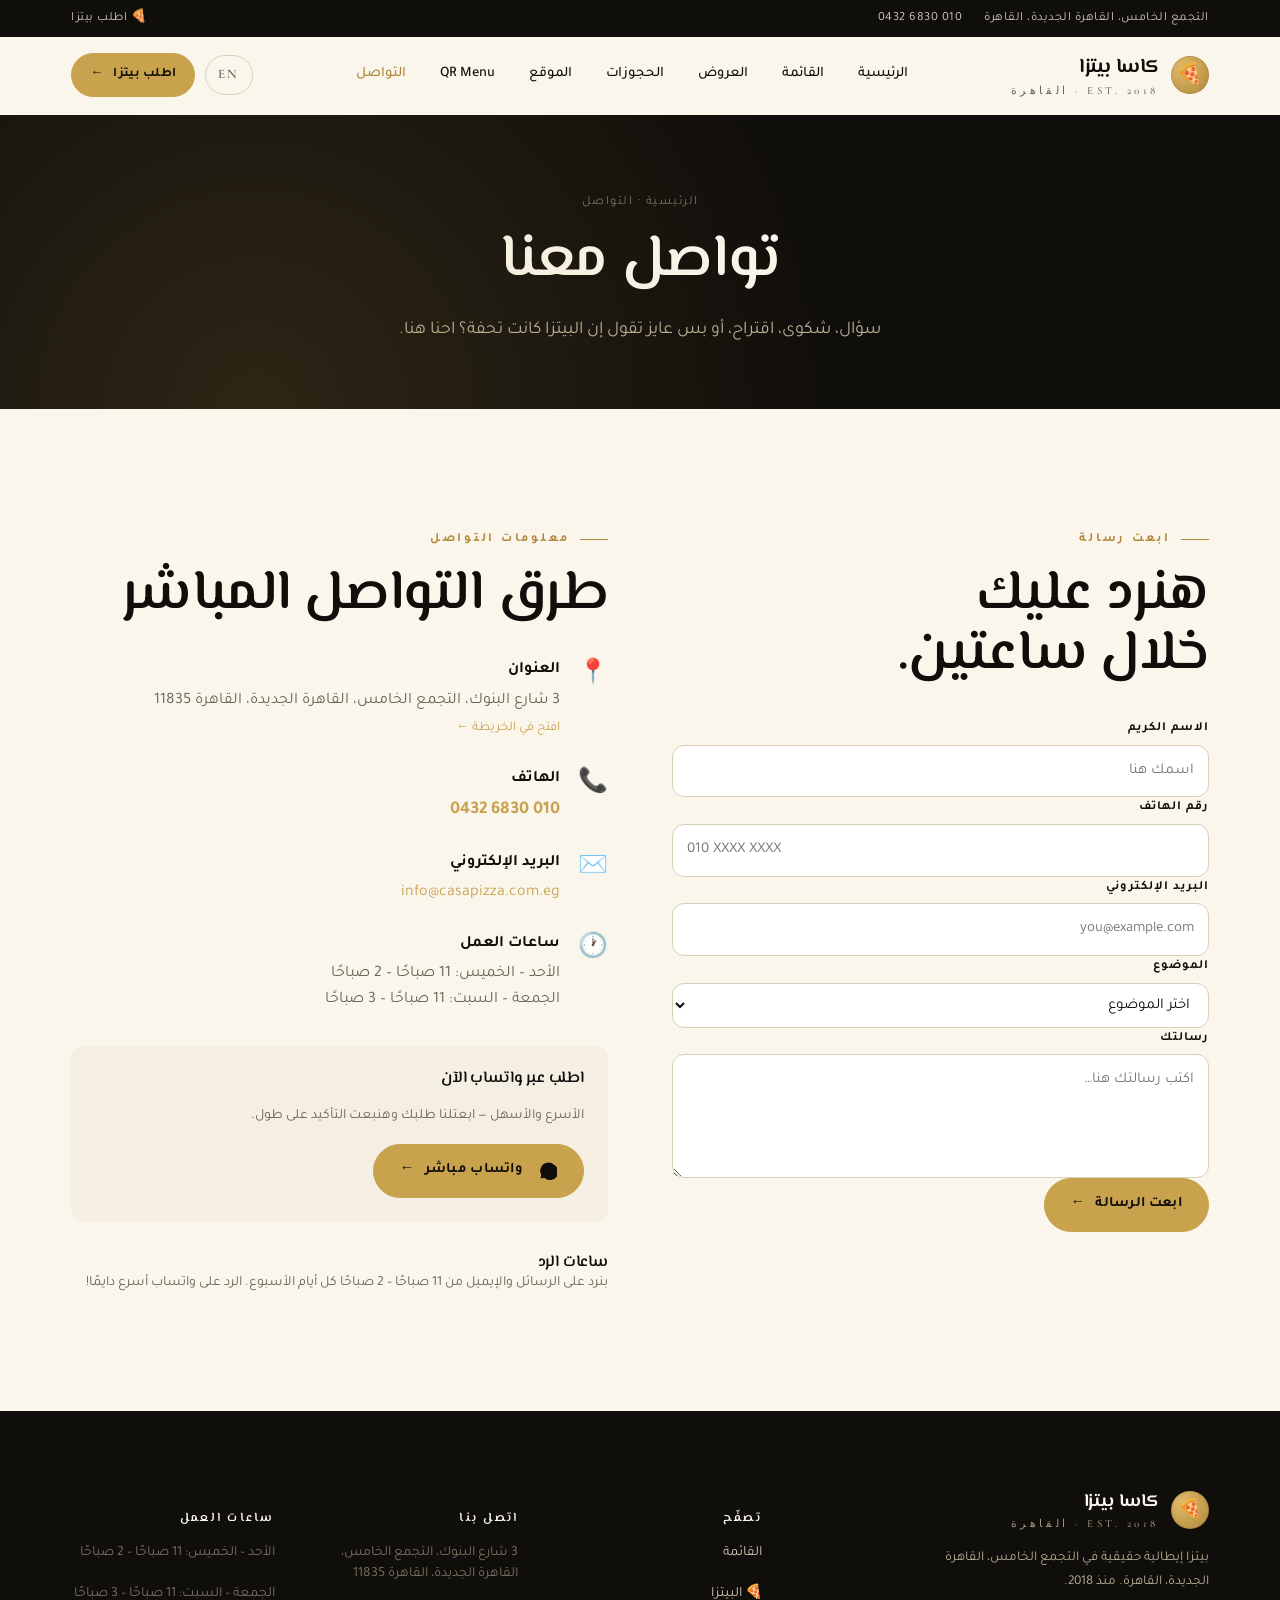
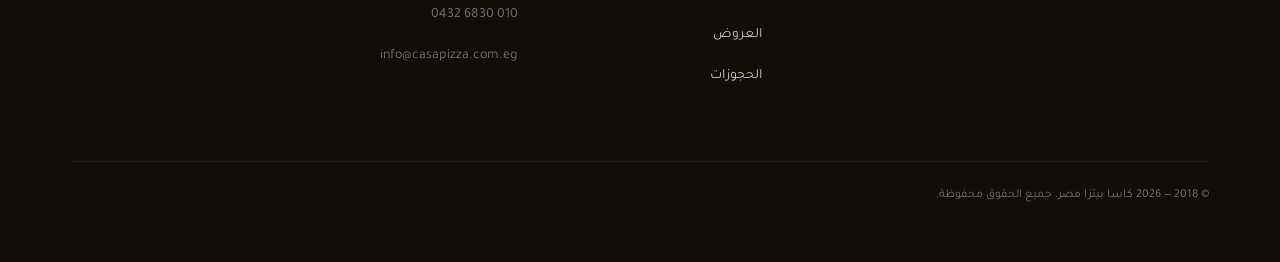
==== commit fd0f1ad8: "Add files via upload" ====
--- a/contact.html
+++ b/contact.html
@@ -20,7 +20,7 @@
     <nav class="menu">
       <a href="index.html">الرئيسية</a>
       <a href="menu.html">القائمة</a>
-      <a href="pizza.html" class="pz">🍕 بيتزا</a>
+
       <a href="offers.html">العروض</a>
       <a href="reservations.html">الحجوزات</a>
       <a href="location.html">الموقع</a>
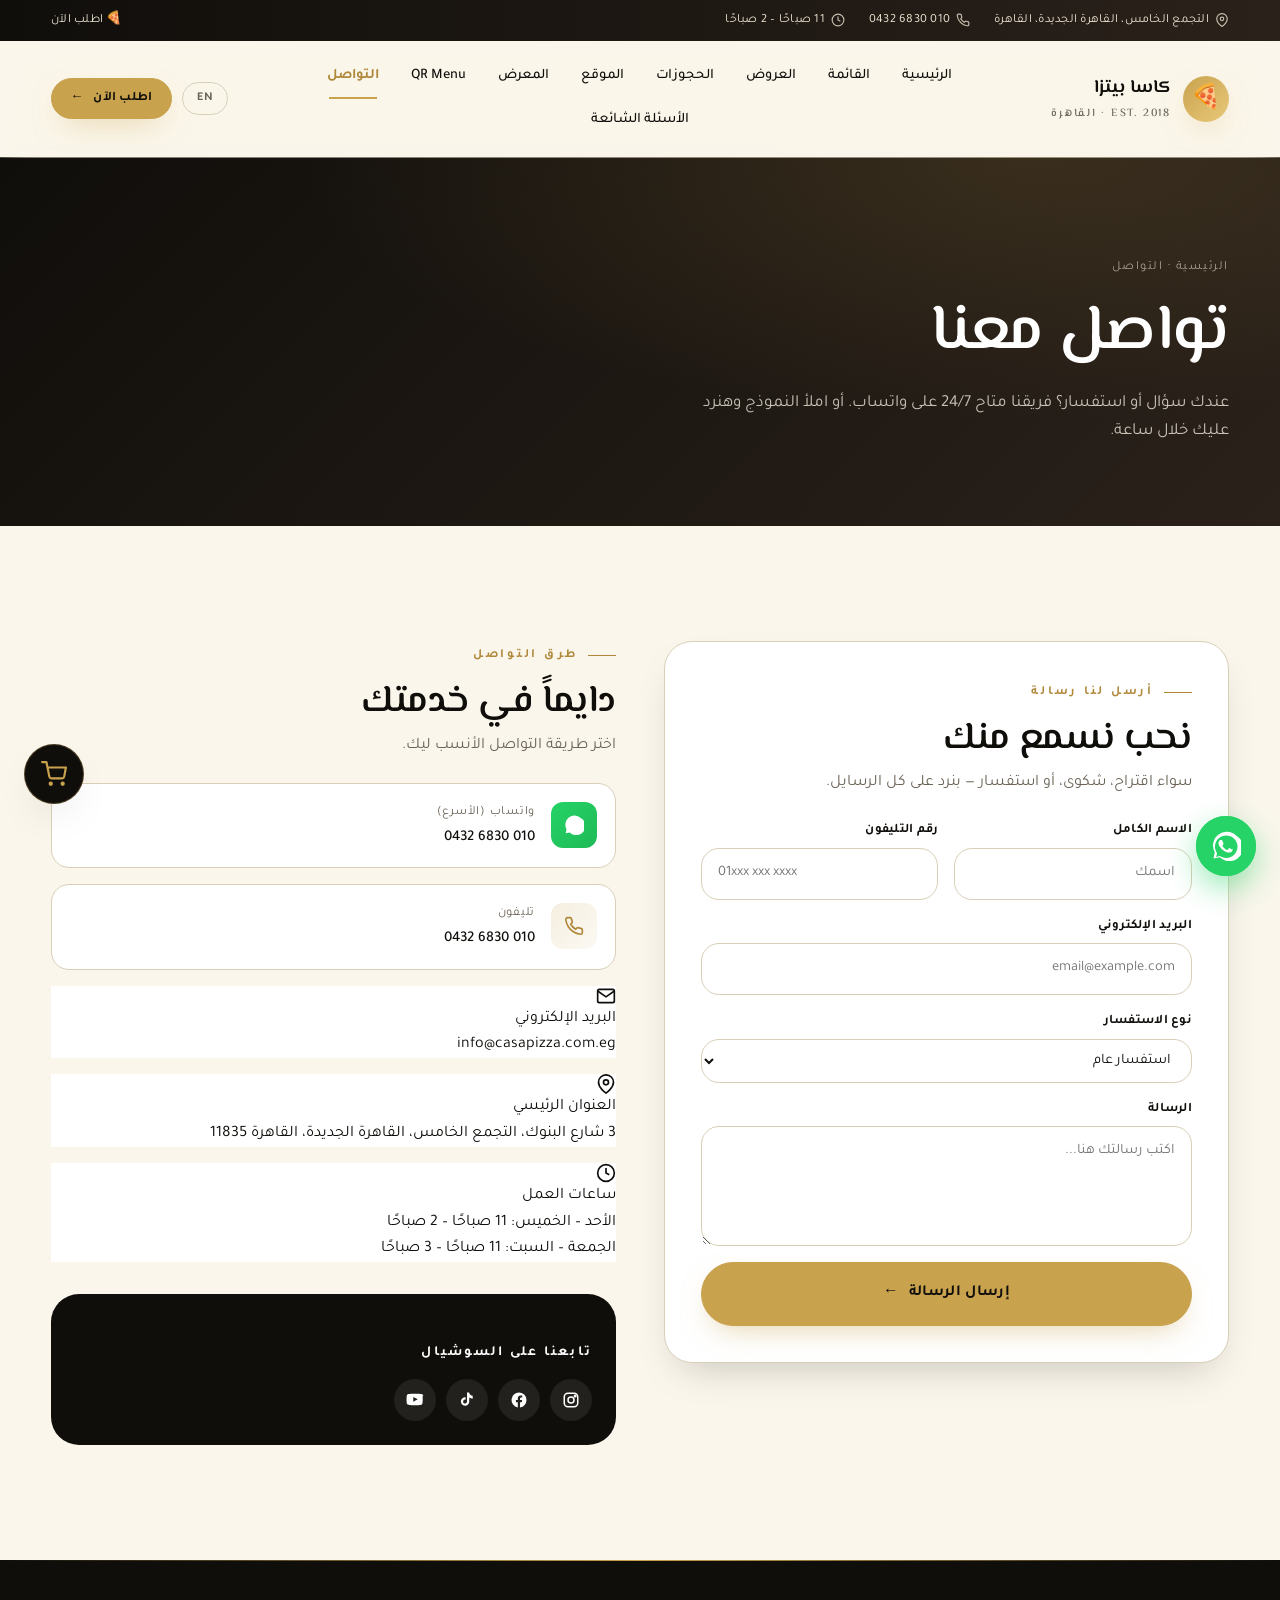
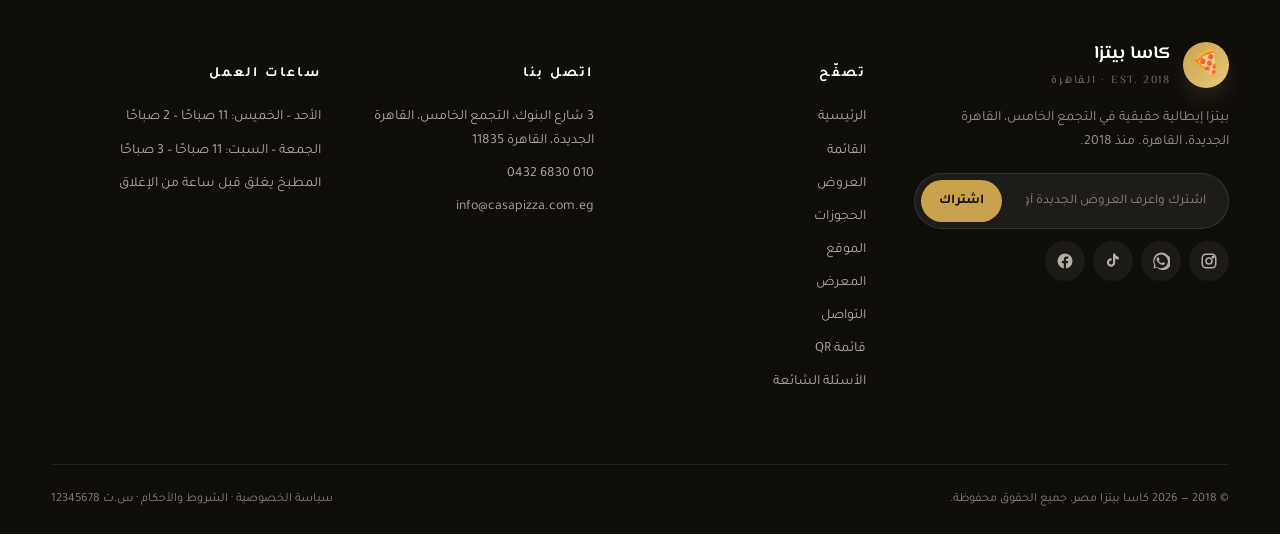
==== commit 26460948: "Add files via upload" ====
--- a/contact.html
+++ b/contact.html
@@ -3,16 +3,28 @@
 <head>
 <meta charset="utf-8">
 <meta name="viewport" content="width=device-width,initial-scale=1">
-<title>التواصل — كاسا بيتزا مصر</title>
-<meta name="description" content="تواصل مع كاسا بيتزا: 010 6830 0432 — 3 شارع البنوك، التجمع الخامس، القاهرة الجديدة.">
+<title>التواصل — كاسا بيتزا | Casa Pizza Contact</title>
+<meta name="description" content="تواصل مع كاسا بيتزا — واتساب، تليفون، إيميل، أو زيارة الفروع. دعم 24/7.">
 <link rel="preconnect" href="https://fonts.googleapis.com">
 <link rel="preconnect" href="https://fonts.gstatic.com" crossorigin>
 <link href="https://fonts.googleapis.com/css2?family=Cormorant+Garamond:ital,wght@0,500;0,600;1,500&family=El+Messiri:wght@400;500;600;700&family=Marhey:wght@500;700&family=Tajawal:wght@300;400;500;700&display=swap" rel="stylesheet">
 <link rel="stylesheet" href="assets/css/styles.css">
+<link rel="icon" type="image/svg+xml" href="data:image/svg+xml,%3Csvg xmlns='http://www.w3.org/2000/svg' viewBox='0 0 64 64'%3E%3Ccircle cx='32' cy='32' r='30' fill='%23C9A24E'/%3E%3Ctext x='32' y='42' font-family='serif' font-size='34' fill='%23100E0B' text-anchor='middle' font-weight='700'%3Eز%3C/text%3E%3C/svg%3E">
 </head>
 <body>
 
-<div class="utility"><div class="wrap"><div class="info" id="c-util-info"></div><div class="info"><a href="pizza.html">🍕 اطلب بيتزا</a></div></div></div>
+<div class="utility">
+  <div class="wrap">
+    <div class="info">
+      <span id="util-addr"></span>
+      <span id="util-phone"></span>
+      <span id="util-hours"></span>
+    </div>
+    <div class="info">
+      <a href="menu.html">🍕 اطلب الآن</a>
+    </div>
+  </div>
+</div>
 
 <header class="nav">
   <div class="wrap">
@@ -20,16 +32,17 @@
     <nav class="menu">
       <a href="index.html">الرئيسية</a>
       <a href="menu.html">القائمة</a>
-
       <a href="offers.html">العروض</a>
       <a href="reservations.html">الحجوزات</a>
       <a href="location.html">الموقع</a>
+      <a href="gallery.html">المعرض</a>
       <a href="qr.html">QR Menu</a>
       <a href="contact.html" class="active">التواصل</a>
+      <a href="faq.html">الأسئلة الشائعة</a>
     </nav>
     <div class="nav-cta">
       <button class="lang-pill" type="button">EN</button>
-      <a class="btn btn-gold btn-sm" href="pizza.html">اطلب بيتزا<span class="arrow">←</span></a>
+      <a class="btn btn-gold btn-sm" href="menu.html">اطلب الآن<span class="arrow">←</span></a>
     </div>
     <button class="burger" aria-label="القائمة"><span></span></button>
   </div>
@@ -39,55 +52,120 @@
   <div class="wrap">
     <div class="crumb">الرئيسية · التواصل</div>
     <h1>تواصل معنا</h1>
-    <p>سؤال، شكوى، اقتراح، أو بس عايز تقول إن البيتزا كانت تحفة؟ احنا هنا.</p>
+    <p>عندك سؤال أو استفسار؟ فريقنا متاح 24/7 على واتساب. أو املأ النموذج وهنرد عليك خلال ساعة.</p>
   </div>
 </section>
 
 <section class="section">
   <div class="wrap">
-    <div style="display:grid;grid-template-columns:1fr 1fr;gap:64px;align-items:start" class="loc-grid">
-
-      <!-- Contact form -->
-      <div>
-        <span class="eyebrow">ابعت رسالة</span>
-        <h2 class="display-2" style="margin-top:14px">هنرد عليك<br>خلال ساعتين.</h2>
-        <form class="contact-form js-fake-form" style="margin-top:32px" data-msg="✅ وصلتنا رسالتك! هنرد عليك قريباً.">
-          <div class="field"><label>الاسم الكريم</label><input type="text" required placeholder="اسمك هنا"></div>
-          <div class="field"><label>رقم الهاتف</label><input type="tel" required placeholder="010 XXXX XXXX"></div>
-          <div class="field"><label>البريد الإلكتروني</label><input type="email" placeholder="you@example.com"></div>
-          <div class="field"><label>الموضوع</label>
+    <div class="resv-grid">
+      <!-- Contact Form -->
+      <div class="resv-card">
+        <span class="eyebrow">أرسل لنا رسالة</span>
+        <h2 class="display-3" style="margin:14px 0 8px">نحب نسمع منك</h2>
+        <p style="color:var(--muted);margin-bottom:24px">سواء اقتراح، شكوى، أو استفسار — بنرد على كل الرسايل.</p>
+        <form class="form-grid js-fake-form" data-msg="تم إرسال رسالتك بنجاح — هنتواصل معك قريبًا">
+          <div class="form-row">
+            <div class="field">
+              <label>الاسم الكامل</label>
+              <input type="text" required placeholder="اسمك">
+            </div>
+            <div class="field">
+              <label>رقم التليفون</label>
+              <input type="tel" required placeholder="01xxx xxx xxxx">
+            </div>
+          </div>
+          <div class="field">
+            <label>البريد الإلكتروني</label>
+            <input type="email" placeholder="email@example.com">
+          </div>
+          <div class="field">
+            <label>نوع الاستفسار</label>
             <select>
-              <option value="">اختر الموضوع</option>
-              <option>استفسار عن القائمة</option>
-              <option>شكوى أو ملاحظة</option>
-              <option>طلب فعالية أو حفلة</option>
-              <option>التوصيل والمناطق</option>
-              <option>أخرى</option>
+              <option>استفسار عام</option>
+              <option>شكوى</option>
+              <option>اقتراح</option>
+              <option>حجز مناسبة</option>
+              <option>شراكة</option>
             </select>
           </div>
-          <div class="field"><label>رسالتك</label><textarea required placeholder="اكتب رسالتك هنا…" rows="4"></textarea></div>
-          <button class="btn btn-gold" type="submit">ابعت الرسالة<span class="arrow">←</span></button>
+          <div class="field">
+            <label>الرسالة</label>
+            <textarea required placeholder="اكتب رسالتك هنا..."></textarea>
+          </div>
+          <button class="btn btn-gold btn-lg btn-block" type="submit">إرسال الرسالة<span class="arrow">←</span></button>
         </form>
       </div>
 
-      <!-- Contact info -->
-      <div>
-        <span class="eyebrow">معلومات التواصل</span>
-        <h2 class="display-2" style="margin-top:14px">طرق التواصل المباشر</h2>
-        <ul class="contact-list" style="list-style:none;padding:0;margin:32px 0;display:flex;flex-direction:column;gap:24px" id="c-info-list"></ul>
-
-        <div style="background:var(--paper);border-radius:12px;padding:24px;margin-top:32px">
-          <h4 style="margin:0 0 16px">اطلب عبر واتساب الآن</h4>
-          <p style="color:var(--muted);font-size:14px;margin:0 0 16px">الأسرع والأسهل — ابعتلنا طلبك وهنبعت التأكيد على طول.</p>
-          <a class="btn btn-gold" id="c-wa-btn" href="#" target="_blank" rel="noopener">
-            <svg viewBox="0 0 24 24" fill="currentColor" width="18" height="18" style="margin-left:6px"><path d="M20 3.5A11 11 0 0 0 3 17l-1 5 5-1A11 11 0 1 0 20 3.5z"/></svg>
-            واتساب مباشر<span class="arrow">←</span>
+      <!-- Contact Info -->
+      <div>
+        <span class="eyebrow">طرق التواصل</span>
+        <h2 class="display-3" style="margin:14px 0 8px">دايماً في خدمتك</h2>
+        <p style="color:var(--muted);margin-bottom:24px">اختر طريقة التواصل الأنسب ليك.</p>
+
+        <div style="display:flex;flex-direction:column;gap:16px">
+          <a class="location-info" href="#" id="whatsapp-link" target="_blank" rel="noopener" style="text-decoration:none">
+            <div class="info-block" style="background:#fff">
+              <div class="ico" style="background:linear-gradient(135deg,#25D366,#1FB957);color:#fff">
+                <svg viewBox="0 0 24 24" fill="currentColor" width="20" height="20"><path d="M20 3.5A11 11 0 0 0 3 17l-1 5 5-1A11 11 0 1 0 20 3.5z"/></svg>
+              </div>
+              <div>
+                <div class="label">واتساب (الأسرع)</div>
+                <div class="value" id="whatsapp-display">010 6830 0432</div>
+              </div>
+            </div>
           </a>
+          <a href="tel:" class="location-info" id="phone-link" style="text-decoration:none">
+            <div class="info-block" style="background:#fff">
+              <div class="ico">
+                <svg viewBox="0 0 24 24" fill="none" stroke="currentColor" stroke-width="2" width="20" height="20"><path d="M22 16.92v3a2 2 0 0 1-2.18 2 19.79 19.79 0 0 1-8.63-3.07 19.5 19.5 0 0 1-6-6A19.79 19.79 0 0 1 2.12 4.18 2 2 0 0 1 4.11 2h3a2 2 0 0 1 2 1.72c.13.96.37 1.9.7 2.81a2 2 0 0 1-.45 2.11L8.09 9.91a16 16 0 0 0 6 6l1.27-1.27a2 2 0 0 1 2.11-.45c.91.33 1.85.57 2.81.7a2 2 0 0 1 1.72 2.03z"/></svg>
+              </div>
+              <div>
+                <div class="label">تليفون</div>
+                <div class="value" id="phone-display">010 6830 0432</div>
+              </div>
+            </div>
+          </a>
+          <a href="mailto:" id="email-link" style="text-decoration:none">
+            <div class="info-block" style="background:#fff">
+              <div class="ico">
+                <svg viewBox="0 0 24 24" fill="none" stroke="currentColor" stroke-width="2" width="20" height="20"><path d="M4 4h16c1.1 0 2 .9 2 2v12c0 1.1-.9 2-2 2H4c-1.1 0-2-.9-2-2V6c0-1.1.9-2 2-2z"/><path d="m22 6-10 7L2 6"/></svg>
+              </div>
+              <div>
+                <div class="label">البريد الإلكتروني</div>
+                <div class="value" id="email-display">info@casapizza.com.eg</div>
+              </div>
+            </div>
+          </a>
+          <div class="info-block" style="background:#fff">
+            <div class="ico">
+              <svg viewBox="0 0 24 24" fill="none" stroke="currentColor" stroke-width="2" width="20" height="20"><path d="M21 10c0 7-9 13-9 13S3 17 3 10a9 9 0 1 1 18 0z"/><circle cx="12" cy="10" r="3"/></svg>
+            </div>
+            <div>
+              <div class="label">العنوان الرئيسي</div>
+              <div class="value" id="addr-display">3 شارع البنوك، التجمع الخامس، القاهرة الجديدة</div>
+            </div>
+          </div>
+          <div class="info-block" style="background:#fff">
+            <div class="ico">
+              <svg viewBox="0 0 24 24" fill="none" stroke="currentColor" stroke-width="2" width="20" height="20"><circle cx="12" cy="12" r="10"/><path d="M12 6v6l4 2"/></svg>
+            </div>
+            <div>
+              <div class="label">ساعات العمل</div>
+              <div class="value" id="hours-display">الأحد – الخميس: 11 ص – 2 ص<br>الجمعة – السبت: 11 ص – 3 ص</div>
+            </div>
+          </div>
         </div>
 
-        <div style="margin-top:32px">
-          <h4>ساعات الرد</h4>
-          <p style="color:var(--muted);font-size:14px" id="c-hours-text"></p>
+        <!-- Social -->
+        <div style="margin-top:32px;padding:24px;background:var(--ink);border-radius:var(--radius-l);color:#fff">
+          <h5 style="color:#fff;font-size:14px;letter-spacing:.16em;text-transform:uppercase;margin-bottom:14px">تابعنا على السوشيال</h5>
+          <div class="social" style="display:flex;gap:10px">
+            <a href="#" style="width:42px;height:42px;border-radius:50%;background:rgba(255,255,255,.08);display:grid;place-items:center;color:#fff" aria-label="Instagram"><svg viewBox="0 0 24 24" fill="none" stroke="currentColor" stroke-width="2" width="18" height="18"><rect x="3" y="3" width="18" height="18" rx="5"/><circle cx="12" cy="12" r="4"/><circle cx="17.5" cy="6.5" r="1" fill="currentColor"/></svg></a>
+            <a href="#" style="width:42px;height:42px;border-radius:50%;background:rgba(255,255,255,.08);display:grid;place-items:center;color:#fff" aria-label="Facebook"><svg viewBox="0 0 24 24" fill="currentColor" width="18" height="18"><path d="M22 12a10 10 0 1 0-11.6 9.9V15h-2.5v-3h2.5V9.8c0-2.5 1.5-3.9 3.7-3.9 1.1 0 2.2.2 2.2.2v2.4h-1.3c-1.2 0-1.6.8-1.6 1.6V12h2.8l-.5 3h-2.3v6.9A10 10 0 0 0 22 12z"/></svg></a>
+            <a href="#" style="width:42px;height:42px;border-radius:50%;background:rgba(255,255,255,.08);display:grid;place-items:center;color:#fff" aria-label="TikTok"><svg viewBox="0 0 24 24" fill="currentColor" width="18" height="18"><path d="M19.6 6.3a4.8 4.8 0 0 1-3.2-1.2 4.7 4.7 0 0 1-1.4-2.5V2h-3v12.1a2.6 2.6 0 1 1-1.8-2.5V8.4a5.6 5.6 0 1 0 4.8 5.5V8.7a7.7 7.7 0 0 0 4.6 1.5z"/></svg></a>
+            <a href="#" style="width:42px;height:42px;border-radius:50%;background:rgba(255,255,255,.08);display:grid;place-items:center;color:#fff" aria-label="YouTube"><svg viewBox="0 0 24 24" fill="currentColor" width="18" height="18"><path d="M23 7s-.2-1.5-.8-2.2c-.7-.8-1.6-.8-2-.9C17 3.6 12 3.6 12 3.6s-5 0-8.2.3c-.4 0-1.3 0-2 .9C1.2 5.5 1 7 1 7S.7 8.7.7 10.5v1.6c0 1.7.3 3.5.3 3.5s.2 1.5.8 2.2c.7.8 1.7.8 2.2.9 1.6.2 7 .3 7 .3s5 0 8.2-.3c.4 0 1.3 0 2-.9.6-.7.8-2.2.8-2.2s.3-1.7.3-3.5v-1.6c0-1.7-.3-3.5-.3-3.5zM9.7 14.3V7.9l6 3.2-6 3.2z"/></svg></a>
+          </div>
         </div>
       </div>
     </div>
@@ -97,64 +175,77 @@
 <footer>
   <div class="wrap">
     <div class="grid">
-      <div><div class="brand"><span class="mark">🍕</span><span>كاسا بيتزا<small>EST. 2018 · القاهرة</small></span></div><p class="about" id="c-footer-about"></p></div>
-      <div><h5>تصفّح</h5><ul><li><a href="menu.html">القائمة</a></li><li><a href="pizza.html">🍕 البيتزا</a></li><li><a href="offers.html">العروض</a></li><li><a href="reservations.html">الحجوزات</a></li></ul></div>
-      <div><h5>اتصل بنا</h5><ul id="c-footer-contact"></ul></div>
-      <div><h5>ساعات العمل</h5><ul id="c-footer-hours"></ul></div>
-    </div>
-    <div class="legal"><div>© 2018 — 2026 كاسا بيتزا مصر. جميع الحقوق محفوظة.</div></div>
+      <div>
+        <div class="brand"><span class="mark">🍕</span><span>كاسا بيتزا<small>EST. 2018 · القاهرة</small></span></div>
+        <p class="about" id="footer-about"></p>
+        <form class="newsletter js-fake-form" data-msg="اشتراك ناجح — هنبعتلك أحدث العروض">
+          <input type="email" required placeholder="اشترك واعرف العروض الجديدة أول بأول">
+          <button type="submit">اشتراك</button>
+        </form>
+        <div class="social">
+          <a href="#" aria-label="إنستغرام"><svg viewBox="0 0 24 24" fill="none" stroke="currentColor" stroke-width="2"><rect x="3" y="3" width="18" height="18" rx="5"/><circle cx="12" cy="12" r="4"/><circle cx="17.5" cy="6.5" r="1" fill="currentColor"/></svg></a>
+          <a href="#" aria-label="واتساب"><svg viewBox="0 0 24 24" fill="currentColor"><path d="M20 3.5A11 11 0 0 0 3 17l-1 5 5-1A11 11 0 1 0 20 3.5zm-8 18a9 9 0 0 1-4.6-1.3l-.3-.2-3 .8.8-3-.2-.3A9 9 0 1 1 12 21.5zm5-6.7c-.3-.1-1.7-.8-2-1s-.5-.1-.7.2l-1 1c-.2.2-.3.2-.6.1a7 7 0 0 1-2-1.3 8 8 0 0 1-1.5-1.8c-.2-.3 0-.5.1-.6l.4-.5.3-.5c.1-.1 0-.3 0-.5l-1-2.3c-.2-.5-.5-.5-.7-.5h-.6c-.2 0-.5.1-.8.4a3 3 0 0 0-.9 2.2c0 1.3.9 2.5 1 2.7s1.9 3 4.7 4.1c.7.3 1.2.5 1.6.6.7.2 1.3.2 1.8.1.6-.1 1.7-.7 2-1.4.2-.7.2-1.3.1-1.4l-.5-.3z"/></svg></a>
+          <a href="#" aria-label="تيك توك"><svg viewBox="0 0 24 24" fill="currentColor"><path d="M19.6 6.3a4.8 4.8 0 0 1-3.2-1.2 4.7 4.7 0 0 1-1.4-2.5V2h-3v12.1a2.6 2.6 0 1 1-1.8-2.5V8.4a5.6 5.6 0 1 0 4.8 5.5V8.7a7.7 7.7 0 0 0 4.6 1.5z"/></svg></a>
+          <a href="#" aria-label="فيسبوك"><svg viewBox="0 0 24 24" fill="currentColor"><path d="M22 12a10 10 0 1 0-11.6 9.9V15h-2.5v-3h2.5V9.8c0-2.5 1.5-3.9 3.7-3.9 1.1 0 2.2.2 2.2.2v2.4h-1.3c-1.2 0-1.6.8-1.6 1.6V12h2.8l-.5 3h-2.3v6.9A10 10 0 0 0 22 12z"/></svg></a>
+        </div>
+      </div>
+      <div>
+        <h5>تصفّح</h5>
+        <ul>
+          <li><a href="index.html">الرئيسية</a></li>
+          <li><a href="menu.html">القائمة</a></li>
+          <li><a href="offers.html">العروض</a></li>
+          <li><a href="reservations.html">الحجوزات</a></li>
+          <li><a href="location.html">الموقع</a></li>
+          <li><a href="gallery.html">المعرض</a></li>
+          <li><a href="contact.html">التواصل</a></li>
+          <li><a href="qr.html">قائمة QR</a></li>
+          <li><a href="faq.html">الأسئلة الشائعة</a></li>
+        </ul>
+      </div>
+      <div>
+        <h5>اتصل بنا</h5>
+        <ul id="footer-contact-list"></ul>
+      </div>
+      <div>
+        <h5>ساعات العمل</h5>
+        <ul>
+          <li>الأحد – الخميس: <span id="hours-weekday"></span></li>
+          <li>الجمعة – السبت: <span id="hours-weekend"></span></li>
+          <li>المطبخ يغلق قبل ساعة من الإغلاق</li>
+        </ul>
+      </div>
+    </div>
+    <div class="legal">
+      <div>© 2018 — 2026 كاسا بيتزا مصر. جميع الحقوق محفوظة.</div>
+      <div><a href="#">سياسة الخصوصية</a> · <a href="#">الشروط والأحكام</a> · س.ت 12345678</div>
+    </div>
   </div>
 </footer>
 
 <script src="assets/js/data.js"></script>
 <script src="assets/js/main.js"></script>
+<script src="assets/js/cart.js"></script>
 <script>
 (function(){
   const R = window.SAFFRON_DATA.restaurant;
-
-  document.getElementById("c-util-info").innerHTML =
-    `<span>${R.address}</span><span>${R.phoneDisplay}</span>`;
-
-  document.getElementById("c-info-list").innerHTML = `
-    <li style="display:flex;gap:16px;align-items:flex-start">
-      <span style="font-size:24px;min-width:32px">📍</span>
-      <div><strong style="display:block;margin-bottom:4px">العنوان</strong>
-        <span style="color:var(--muted)">${R.addressFull}</span><br>
-        <a href="${R.mapsUrl}" target="_blank" style="color:var(--saffron);font-size:13px;margin-top:4px;display:inline-block">افتح في الخريطة ←</a>
-      </div>
-    </li>
-    <li style="display:flex;gap:16px;align-items:flex-start">
-      <span style="font-size:24px;min-width:32px">📞</span>
-      <div><strong style="display:block;margin-bottom:4px">الهاتف</strong>
-        <a href="tel:${R.phone}" style="color:var(--saffron);font-size:18px;font-weight:600">${R.phoneDisplay}</a>
-      </div>
-    </li>
-    <li style="display:flex;gap:16px;align-items:flex-start">
-      <span style="font-size:24px;min-width:32px">✉️</span>
-      <div><strong style="display:block;margin-bottom:4px">البريد الإلكتروني</strong>
-        <a href="mailto:${R.email}" style="color:var(--saffron)">${R.email}</a>
-      </div>
-    </li>
-    <li style="display:flex;gap:16px;align-items:flex-start">
-      <span style="font-size:24px;min-width:32px">🕐</span>
-      <div><strong style="display:block;margin-bottom:4px">ساعات العمل</strong>
-        <span style="color:var(--muted)">الأحد – الخميس: ${R.hours}<br>الجمعة – السبت: ${R.hoursWeekend}</span>
-      </div>
-    </li>
-  `;
-
-  document.getElementById("c-wa-btn").href =
-    `https://wa.me/${R.whatsapp}?text=${encodeURIComponent("مرحبًا! عايز أطلب من كاسا بيتزا 🍕")}`;
-
-  document.getElementById("c-hours-text").textContent =
-    `بنرد على الرسائل والإيميل من ${R.hours} كل أيام الأسبوع. الرد على واتساب أسرع دايمًا!`;
-
-  document.getElementById("c-footer-about").textContent =
-    `بيتزا إيطالية حقيقية في ${R.address}. منذ ${R.since}.`;
-  document.getElementById("c-footer-contact").innerHTML =
-    `<li>${R.addressFull}</li><li>${R.phoneDisplay}</li><li>${R.email}</li>`;
-  document.getElementById("c-footer-hours").innerHTML =
-    `<li>الأحد – الخميس: ${R.hours}</li><li>الجمعة – السبت: ${R.hoursWeekend}</li>`;
+  document.getElementById("util-addr").innerHTML = `<svg viewBox="0 0 24 24" fill="none" stroke="currentColor" stroke-width="2"><path d="M21 10c0 7-9 13-9 13S3 17 3 10a9 9 0 1 1 18 0z"/><circle cx="12" cy="10" r="3"/></svg> ${R.address}`;
+  document.getElementById("util-phone").innerHTML = `<svg viewBox="0 0 24 24" fill="none" stroke="currentColor" stroke-width="2"><path d="M22 16.92v3a2 2 0 0 1-2.18 2 19.79 19.79 0 0 1-8.63-3.07 19.5 19.5 0 0 1-6-6A19.79 19.79 0 0 1 2.12 4.18 2 2 0 0 1 4.11 2h3a2 2 0 0 1 2 1.72c.13.96.37 1.9.7 2.81a2 2 0 0 1-.45 2.11L8.09 9.91a16 16 0 0 0 6 6l1.27-1.27a2 2 0 0 1 2.11-.45c.91.33 1.85.57 2.81.7a2 2 0 0 1 1.72 2.03z"/></svg> ${R.phoneDisplay}`;
+  document.getElementById("util-hours").innerHTML = `<svg viewBox="0 0 24 24" fill="none" stroke="currentColor" stroke-width="2"><circle cx="12" cy="12" r="10"/><path d="M12 6v6l4 2"/></svg> ${R.hours}`;
+
+  document.getElementById("whatsapp-link").href = `https://wa.me/${R.whatsapp}`;
+  document.getElementById("whatsapp-display").textContent = R.phoneDisplay;
+  document.getElementById("phone-link").href = `tel:${R.phone}`;
+  document.getElementById("phone-display").textContent = R.phoneDisplay;
+  document.getElementById("email-link").href = `mailto:${R.email}`;
+  document.getElementById("email-display").textContent = R.email;
+  document.getElementById("addr-display").textContent = R.addressFull;
+  document.getElementById("hours-display").innerHTML = `الأحد – الخميس: ${R.hours}<br>الجمعة – السبت: ${R.hoursWeekend}`;
+
+  document.getElementById("footer-about").textContent = `بيتزا إيطالية حقيقية في ${R.address}. منذ ${R.since}.`;
+  document.getElementById("footer-contact-list").innerHTML = `<li>${R.addressFull}</li><li><a href="tel:${R.phone}">${R.phoneDisplay}</a></li><li><a href="mailto:${R.email}">${R.email}</a></li>`;
+  document.getElementById("hours-weekday").textContent = R.hours;
+  document.getElementById("hours-weekend").textContent = R.hoursWeekend;
 })();
 </script>
 </body>
--- a/assets/css/styles.css
+++ b/assets/css/styles.css
@@ -1,12 +1,14 @@
 /* ============================================================
-   دار الزعفران — Stylesheet
-   Premium Middle-Eastern restaurant identity
+   CASA PIZZA — Premium Restaurant Design System
+   World-class restaurant website · 2026 Edition
    ============================================================ */
 
-/* ---------- 1. Design tokens ---------- */
+/* ---------- 1. Design Tokens ---------- */
 :root{
+  /* Brand colors — preserved */
   --ink:#100E0B;
   --ink-2:#1C1815;
+  --ink-3:#2A211A;
   --paper:#F5EFE3;
   --paper-2:#EEE5D2;
   --cream:#FAF6EC;
@@ -14,52 +16,85 @@
   --line-2:#3A322A;
   --saffron:#C9A24E;
   --saffron-2:#B0883A;
+  --saffron-3:#E8C97A;
   --burgundy:#6A2A2A;
+  --burgundy-2:#8B3A3A;
   --olive:#5F6B3A;
+  --olive-2:#7A8A4D;
   --muted:#6B6357;
   --muted-2:#A29881;
-  --radius-s:6px;
-  --radius-m:14px;
+  --white:#FFFFFF;
+  --bg-card:rgba(255,255,255,.78);
+  --bg-glass:rgba(255,255,255,.12);
+  --bg-glass-dark:rgba(16,14,11,.65);
+
+  /* Radii */
+  --radius-xs:8px;
+  --radius-s:12px;
+  --radius-m:18px;
   --radius-l:28px;
+  --radius-xl:36px;
+  --radius-pill:999px;
+
+  /* Shadows */
+  --shadow-xs:0 2px 8px rgba(16,14,11,.04);
   --shadow-s:0 4px 14px rgba(16,14,11,.06);
   --shadow-m:0 18px 40px -18px rgba(16,14,11,.25);
-  --max:1240px;
+  --shadow-l:0 30px 80px -30px rgba(16,14,11,.35);
+  --shadow-gold:0 12px 30px -12px rgba(201,162,78,.55);
+  --shadow-glass:0 8px 32px rgba(16,14,11,.08);
+
+  /* Layout */
+  --max:1280px;
   --gutter:clamp(20px,4vw,56px);
+
+  /* Typography */
   --font-display:"Marhey","El Messiri",serif;
   --font-head:"El Messiri","Tajawal",sans-serif;
   --font-body:"Tajawal","IBM Plex Sans Arabic",sans-serif;
   --font-num:"Cormorant Garamond","Times New Roman",serif;
+
+  /* Motion */
   --t-fast:.22s cubic-bezier(.4,.2,.2,1);
   --t:.45s cubic-bezier(.4,.2,.2,1);
   --t-slow:.9s cubic-bezier(.22,.61,.36,1);
-}
-
-/* ---------- 2. Reset ---------- */
+  --t-spring:.6s cubic-bezier(.34,1.56,.64,1);
+}
+
+/* ---------- 2. Reset & Base ---------- */
 *,*::before,*::after{box-sizing:border-box}
-html{scroll-behavior:smooth;-webkit-text-size-adjust:100%}
+html{scroll-behavior:smooth;-webkit-text-size-adjust:100%;scroll-padding-top:90px}
 body{
   margin:0;
   font-family:var(--font-body);
-  font-size:16px;
-  line-height:1.65;
+  font-size:16px;line-height:1.65;
   color:var(--ink);
   background:var(--cream);
   font-weight:400;
   -webkit-font-smoothing:antialiased;
   text-rendering:optimizeLegibility;
+  overflow-x:hidden;
 }
 img,svg,video{display:block;max-width:100%;height:auto}
 a{color:inherit;text-decoration:none}
-button{font:inherit;color:inherit;background:none;border:0;cursor:pointer}
+button{font:inherit;color:inherit;background:none;border:0;cursor:pointer;padding:0}
 input,textarea,select{font:inherit;color:inherit}
 h1,h2,h3,h4{margin:0;font-family:var(--font-head);font-weight:600;line-height:1.18;letter-spacing:-.01em}
 p{margin:0}
 ul{margin:0;padding:0;list-style:none}
 hr{border:0;border-top:1px solid var(--line);margin:0}
 
+::selection{background:var(--saffron);color:var(--ink)}
+::-webkit-scrollbar{width:10px;height:10px}
+::-webkit-scrollbar-track{background:var(--paper-2)}
+::-webkit-scrollbar-thumb{background:var(--saffron-2);border-radius:8px}
+::-webkit-scrollbar-thumb:hover{background:var(--saffron)}
+
 /* ---------- 3. Layout helpers ---------- */
 .wrap{max-width:var(--max);margin-inline:auto;padding-inline:var(--gutter)}
 .section{padding-block:clamp(64px,9vw,128px)}
+.center{text-align:center;display:flex;flex-direction:column;align-items:center}
+
 .eyebrow{
   display:inline-flex;align-items:center;gap:10px;
   font-size:12.5px;letter-spacing:.22em;
@@ -72,575 +107,92 @@
 .eyebrow.center::before,.eyebrow.center::after{
   content:"";width:28px;height:1px;background:currentColor;
 }
+.eyebrow.center::after{
+  content:"";width:28px;height:1px;background:currentColor;
+}
 .eyebrow.center{justify-content:center}
+
 .display-1{font-family:var(--font-head);font-size:clamp(40px,6vw,84px);line-height:1.02;letter-spacing:-.02em;font-weight:600}
 .display-2{font-family:var(--font-head);font-size:clamp(32px,4.4vw,56px);line-height:1.08}
+.display-3{font-family:var(--font-head);font-size:clamp(26px,3vw,38px);line-height:1.15}
 .h3{font-family:var(--font-head);font-size:clamp(22px,2.4vw,30px)}
-.lead{font-size:clamp(16px,1.4vw,18.5px);color:var(--muted);max-width:62ch}
+.lead{font-size:clamp(16px,1.4vw,18.5px);color:var(--muted);max-width:62ch;line-height:1.7}
+.lead.center{margin-inline:auto}
 .num{font-family:var(--font-num);font-style:italic;color:var(--saffron-2)}
 
-/* ornament divider */
 .orn{display:flex;align-items:center;gap:14px;color:var(--saffron);justify-content:center;margin:18px auto 28px;max-width:220px}
 .orn::before,.orn::after{content:"";flex:1;height:1px;background:linear-gradient(to right,transparent,var(--saffron) 60%,transparent)}
 .orn svg{width:18px;height:18px;flex-shrink:0;opacity:.9}
 
-/* ---------- 4. Buttons ---------- */
+/* ---------- 4. Glassmorphism helpers ---------- */
+.glass{
+  background:var(--bg-card);
+  backdrop-filter:blur(20px) saturate(180%);
+  -webkit-backdrop-filter:blur(20px) saturate(180%);
+  border:1px solid rgba(255,255,255,.4);
+  box-shadow:var(--shadow-glass);
+}
+.glass-dark{
+  background:var(--bg-glass-dark);
+  backdrop-filter:blur(24px) saturate(160%);
+  -webkit-backdrop-filter:blur(24px) saturate(160%);
+  border:1px solid rgba(255,255,255,.08);
+  color:var(--cream);
+}
+
+/* ---------- 5. Buttons ---------- */
 .btn{
   --bg:var(--ink);--fg:var(--cream);--bd:var(--ink);
-  display:inline-flex;align-items:center;gap:10px;
-  padding:14px 26px;border-radius:999px;
+  display:inline-flex;align-items:center;justify-content:center;gap:10px;
+  padding:14px 28px;border-radius:var(--radius-pill);
   background:var(--bg);color:var(--fg);border:1px solid var(--bd);
   font-weight:600;font-size:14.5px;letter-spacing:.02em;
   transition:transform var(--t-fast),background var(--t-fast),color var(--t-fast),box-shadow var(--t-fast);
-  position:relative;overflow:hidden;
-}
-.btn:hover{transform:translateY(-1px);box-shadow:var(--shadow-m)}
+  position:relative;overflow:hidden;white-space:nowrap;
+  cursor:pointer;
+}
+.btn::before{
+  content:"";position:absolute;inset:0;
+  background:linear-gradient(120deg,transparent 30%,rgba(255,255,255,.25) 50%,transparent 70%);
+  transform:translateX(-100%);
+  transition:transform .7s ease;
+}
+.btn:hover::before{transform:translateX(100%)}
+.btn:hover{transform:translateY(-2px);box-shadow:var(--shadow-m)}
+.btn:active{transform:translateY(0)}
 .btn .arrow{display:inline-block;transition:transform var(--t-fast)}
 .btn:hover .arrow{transform:translateX(-4px)}
 .btn-ghost{--bg:transparent;--fg:var(--ink);--bd:var(--ink)}
-.btn-ghost:hover{--bg:var(--ink);--fg:var(--cream)}
-.btn-gold{--bg:var(--saffron);--fg:var(--ink);--bd:var(--saffron)}
-.btn-gold:hover{--bg:var(--saffron-2);--bd:var(--saffron-2)}
-.btn-light{--bg:var(--cream);--fg:var(--ink);--bd:var(--cream)}
-.btn-sm{padding:10px 18px;font-size:13px}
-
-/* ---------- 5. Top utility & Nav ---------- */
-.utility{
-  background:var(--ink);color:#CFC6B3;
-  font-size:12.5px;letter-spacing:.04em;
-}
-.utility .wrap{display:flex;justify-content:space-between;align-items:center;padding-block:8px;gap:24px;flex-wrap:wrap}
-.utility a:hover{color:var(--saffron)}
-.utility .info{display:flex;gap:22px;flex-wrap:wrap}
-.utility .info span{display:inline-flex;align-items:center;gap:8px}
-.utility .info svg{width:14px;height:14px;color:var(--saffron)}
-
-.nav{
-  position:sticky;top:0;z-index:50;
-  background:rgba(250,246,236,.86);
-  backdrop-filter:saturate(140%) blur(14px);
-  -webkit-backdrop-filter:saturate(140%) blur(14px);
-  border-bottom:1px solid transparent;
-  transition:border-color var(--t-fast),background var(--t-fast);
-}
-.nav.scrolled{border-color:var(--line);background:rgba(250,246,236,.96)}
-.nav .wrap{display:flex;align-items:center;justify-content:space-between;padding-block:14px;gap:32px}
-.brand{display:flex;align-items:center;gap:12px;font-family:var(--font-head);font-weight:700;font-size:20px;letter-spacing:-.01em}
-.brand .mark{
-  width:38px;height:38px;border-radius:50%;
-  background:radial-gradient(circle at 30% 30%,#E0B968,var(--saffron-2));
-  display:grid;place-items:center;color:var(--ink);
-  box-shadow:inset 0 0 0 1px rgba(0,0,0,.12);
-}
-.brand .mark svg{width:22px;height:22px}
-.brand small{display:block;font-family:var(--font-num);font-size:11px;letter-spacing:.32em;color:var(--muted);font-weight:500;margin-top:-2px}
-.menu{display:flex;align-items:center;gap:6px}
-.menu a{
-  padding:10px 14px;border-radius:999px;font-size:14.5px;font-weight:500;
-  color:var(--ink);transition:background var(--t-fast),color var(--t-fast);
-}
-.menu a:hover{background:var(--paper-2)}
-.menu a.active{color:var(--saffron-2)}
-.nav-cta{display:flex;align-items:center;gap:10px}
-.lang-pill{
-  font-family:var(--font-num);font-size:13px;font-weight:600;letter-spacing:.18em;
-  padding:8px 12px;border:1px solid var(--line);border-radius:999px;color:var(--muted);
-  transition:all var(--t-fast);
-}
-.lang-pill:hover{color:var(--ink);border-color:var(--ink)}
-.burger{display:none;width:44px;height:44px;border:1px solid var(--line);border-radius:12px;align-items:center;justify-content:center}
-.burger span{display:block;width:18px;height:1.6px;background:var(--ink);position:relative}
-.burger span::before,.burger span::after{content:"";position:absolute;left:0;right:0;height:1.6px;background:var(--ink)}
-.burger span::before{top:-6px}.burger span::after{top:6px}
-
-@media (max-width:960px){
-  .menu,.nav-cta .btn{display:none}
-  .burger{display:flex}
-  .menu.open{
-    display:flex;flex-direction:column;align-items:stretch;gap:2px;
-    position:absolute;inset:100% 0 auto 0;background:var(--cream);
-    padding:18px var(--gutter) 24px;border-bottom:1px solid var(--line);
-  }
-  .menu.open a{padding:14px 12px;border-bottom:1px solid var(--paper-2)}
-}
-
-/* ---------- 6. Hero ---------- */
-.hero{
-  position:relative;background:var(--ink);color:var(--cream);
-  overflow:hidden;isolation:isolate;
-}
-.hero .wrap{
-  position:relative;z-index:2;
-  display:grid;grid-template-columns:1.05fr .95fr;gap:48px;align-items:end;
-  padding-top:clamp(48px,6vw,90px);padding-bottom:clamp(56px,7vw,110px);
-}
-.hero-bg{
-  position:absolute;inset:0;z-index:0;
-  background-image:url("https://images.unsplash.com/photo-1414235077428-338989a2e8c0?w=1900&q=80");
-  background-size:cover;background-position:center;
-  opacity:.32;filter:contrast(1.02) saturate(1.05);
-}
-.hero::after{
-  content:"";position:absolute;inset:0;z-index:1;
-  background:
-    radial-gradient(ellipse at 20% 30%, rgba(201,162,78,.18), transparent 55%),
-    linear-gradient(180deg, rgba(16,14,11,.65) 0%, rgba(16,14,11,.78) 60%, rgba(16,14,11,.95) 100%);
-}
-.hero-copy h1{color:var(--cream)}
-.hero-copy h1 em{font-style:normal;color:var(--saffron);font-family:var(--font-display)}
-.hero-copy .lead{color:#D6CFBE;margin-top:18px}
-.hero-copy .actions{display:flex;gap:12px;margin-top:34px;flex-wrap:wrap}
-.hero-copy .btn-ghost{--fg:var(--cream);--bd:rgba(245,239,227,.4)}
-.hero-copy .btn-ghost:hover{--bg:var(--cream);--fg:var(--ink)}
-.hero-meta{
-  display:grid;grid-template-columns:repeat(3,1fr);gap:8px;
-  margin-top:48px;padding-top:28px;border-top:1px solid rgba(245,239,227,.14);
-  max-width:540px;
-}
-.hero-meta div{padding-inline-end:14px}
-.hero-meta .k{font-family:var(--font-num);font-size:34px;color:var(--saffron);line-height:1}
-.hero-meta .v{font-size:12.5px;letter-spacing:.16em;text-transform:uppercase;color:#B8AE94;margin-top:8px}
-
-.hero-card{
-  background:linear-gradient(160deg,#1F1A14,#12100C);
-  border:1px solid #2A241B;border-radius:var(--radius-l);
-  padding:26px;color:var(--cream);box-shadow:var(--shadow-m);
-  display:grid;gap:18px;align-self:end;
-}
-.hero-card .row{display:flex;align-items:center;gap:14px}
-.hero-card .dot{width:10px;height:10px;background:#4FBF6A;border-radius:50%;box-shadow:0 0 0 4px rgba(79,191,106,.18);animation:pulse 1.8s infinite}
-.hero-card h4{color:var(--cream)}
-.hero-card .quick{display:grid;grid-template-columns:repeat(2,1fr);gap:10px}
-.hero-card .qbtn{
-  display:flex;flex-direction:column;align-items:flex-start;gap:4px;
-  padding:14px 16px;background:rgba(245,239,227,.06);border-radius:14px;border:1px solid rgba(245,239,227,.08);
-  transition:background var(--t-fast),transform var(--t-fast);
-}
-.hero-card .qbtn:hover{background:rgba(245,239,227,.1);transform:translateY(-1px)}
-.hero-card .qbtn span:first-child{font-size:12.5px;color:#A89B7C;letter-spacing:.08em}
-.hero-card .qbtn span:last-child{font-weight:600;font-size:15px}
-
-@keyframes pulse{0%{box-shadow:0 0 0 0 rgba(79,191,106,.6)}70%{box-shadow:0 0 0 8px rgba(79,191,106,0)}100%{box-shadow:0 0 0 0 rgba(79,191,106,0)}}
-
-@media (max-width:900px){
-  .hero .wrap{grid-template-columns:1fr;gap:32px;align-items:start}
-  .hero-meta{grid-template-columns:repeat(3,1fr);max-width:100%}
-}
-
-/* ---------- 7. Story & generic sections ---------- */
-.story{display:grid;grid-template-columns:1fr 1fr;gap:64px;align-items:center}
-.story .imgs{position:relative;aspect-ratio:1/1.1}
-.story .imgs img{position:absolute;border-radius:var(--radius-m);object-fit:cover;box-shadow:var(--shadow-m)}
-.story .imgs .a{inset:0 30% 25% 0;width:auto;height:auto}
-.story .imgs .b{inset:35% 0 0 35%;width:auto;height:auto;border:8px solid var(--cream)}
-.story .imgs .badge{
-  position:absolute;left:-12px;top:-12px;width:120px;height:120px;border-radius:50%;
-  background:var(--saffron);color:var(--ink);display:grid;place-items:center;text-align:center;
-  font-family:var(--font-head);font-size:14px;line-height:1.2;padding:10px;
-  transform:rotate(-8deg);box-shadow:var(--shadow-s);
-}
-.story .imgs .badge .num{display:block;font-size:34px;font-family:var(--font-num);font-style:normal;color:var(--ink)}
-.story .copy h2{font-size:clamp(28px,3.4vw,46px)}
-.story .copy p{margin-top:16px;color:var(--muted)}
-.story .signature{display:flex;align-items:center;gap:14px;margin-top:32px}
-.story .signature img{width:48px;height:48px;border-radius:50%;object-fit:cover}
-.story .signature .name{font-family:var(--font-head);font-weight:600}
-.story .signature .role{font-size:12.5px;color:var(--muted);letter-spacing:.08em}
-@media (max-width:900px){.story{grid-template-columns:1fr;gap:40px}}
-
-/* ---------- 8. Signature dishes ---------- */
-.dish-grid{display:grid;grid-template-columns:repeat(3,1fr);gap:24px;margin-top:48px}
-.dish{
-  background:#fff;border:1px solid var(--line);border-radius:var(--radius-m);
-  overflow:hidden;display:flex;flex-direction:column;transition:transform var(--t),box-shadow var(--t);
-}
-.dish:hover{transform:translateY(-4px);box-shadow:var(--shadow-m)}
-.dish .ph{aspect-ratio:4/3;overflow:hidden;background:var(--paper-2);position:relative}
-.dish .ph img{width:100%;height:100%;object-fit:cover;transition:transform var(--t-slow)}
-.dish:hover .ph img{transform:scale(1.05)}
-.dish .badges{position:absolute;top:14px;inset-inline-start:14px;display:flex;gap:6px;flex-wrap:wrap}
-.tag{
-  font-size:11px;letter-spacing:.1em;text-transform:uppercase;font-weight:700;
-  padding:5px 10px;border-radius:999px;background:var(--cream);color:var(--ink);
-  border:1px solid rgba(0,0,0,.06);
-}
-.tag.hot{background:var(--burgundy);color:#fff;border-color:transparent}
-.tag.veg{background:var(--olive);color:#fff;border-color:transparent}
-.tag.new{background:var(--saffron);color:var(--ink);border-color:transparent}
-.dish .body{padding:22px;display:flex;flex-direction:column;gap:10px;flex:1}
-.dish .head{display:flex;justify-content:space-between;align-items:baseline;gap:10px}
-.dish h4{font-size:19px}
-.dish .price{font-family:var(--font-num);font-size:22px;color:var(--burgundy);font-weight:600;white-space:nowrap}
-.dish .price small{font-size:12px;color:var(--muted);font-family:var(--font-body);margin-inline-start:4px}
-.dish p{color:var(--muted);font-size:14.5px;line-height:1.7}
-.dish .foot{margin-top:auto;display:flex;justify-content:space-between;align-items:center;padding-top:14px;border-top:1px dashed var(--line)}
-.dish .rating{display:inline-flex;align-items:center;gap:5px;color:var(--saffron-2);font-weight:600;font-size:13px}
-.dish .rating small{color:var(--muted);font-weight:400;margin-inline-start:4px}
-.dish .add{font-size:13px;color:var(--ink);font-weight:600;display:inline-flex;align-items:center;gap:6px;transition:color var(--t-fast)}
-.dish .add:hover{color:var(--saffron-2)}
-@media (max-width:900px){.dish-grid{grid-template-columns:repeat(2,1fr)}}
-@media (max-width:560px){.dish-grid{grid-template-columns:1fr}}
-
-/* ---------- 9. Offers strip ---------- */
-.offers-strip{background:var(--ink);color:var(--cream);position:relative;overflow:hidden}
-.offers-strip::before{
-  content:"";position:absolute;inset:0;
-  background:radial-gradient(circle at 90% 20%,rgba(201,162,78,.22),transparent 50%);
-}
-.offers-strip .wrap{position:relative;display:grid;grid-template-columns:1fr 1fr;gap:48px;align-items:center}
-.offers-strip h2{color:var(--cream);font-size:clamp(28px,3.4vw,42px)}
-.offers-strip .lead{color:#CFC6B3}
-.coupon{
-  background:linear-gradient(135deg,#1B1712,#231D16);
-  border:1px dashed var(--saffron);border-radius:18px;padding:24px;
-  display:grid;grid-template-columns:1fr auto;align-items:center;gap:18px;
-}
-.coupon .code{
-  font-family:var(--font-num);font-size:30px;letter-spacing:.18em;color:var(--saffron);
-}
-.coupon .desc{font-size:13px;color:#CFC6B3;letter-spacing:.04em;margin-top:4px}
-.coupon-copy{font-size:12.5px;color:var(--saffron);border:1px solid var(--saffron);padding:8px 14px;border-radius:999px;transition:all var(--t-fast)}
-.coupon-copy:hover{background:var(--saffron);color:var(--ink)}
-@media (max-width:760px){.offers-strip .wrap{grid-template-columns:1fr}}
-
-/* ---------- 10. Gallery ---------- */
-.gallery{
-  display:grid;grid-template-columns:repeat(6,1fr);gap:10px;margin-top:48px;
-  grid-auto-rows:180px;
-}
-.gallery a{
-  position:relative;overflow:hidden;border-radius:10px;background:var(--paper-2);
-}
-.gallery a img{width:100%;height:100%;object-fit:cover;transition:transform var(--t-slow)}
-.gallery a:hover img{transform:scale(1.06)}
-.gallery a::after{
-  content:"";position:absolute;inset:0;background:linear-gradient(180deg,transparent 60%,rgba(16,14,11,.55));
-  opacity:0;transition:opacity var(--t-fast);
-}
-.gallery a:hover::after{opacity:1}
-.gallery .a{grid-column:span 2;grid-row:span 2}
-.gallery .b{grid-column:span 2}
-.gallery .c{grid-column:span 2}
-.gallery .d{grid-column:span 2}
-.gallery .e{grid-column:span 2;grid-row:span 2}
-.gallery .f{grid-column:span 2}
-@media (max-width:760px){
-  .gallery{grid-template-columns:repeat(4,1fr);grid-auto-rows:120px}
-  .gallery .a,.gallery .e{grid-column:span 2;grid-row:span 2}
-  .gallery .b,.gallery .c,.gallery .d,.gallery .f{grid-column:span 2;grid-row:span 1}
-}
-
-/* lightbox */
-.lightbox{
-  position:fixed;inset:0;background:rgba(10,8,6,.92);z-index:200;
-  display:none;align-items:center;justify-content:center;padding:24px;
-}
-.lightbox.open{display:flex}
-.lightbox img{max-width:min(1100px,95vw);max-height:88vh;border-radius:10px;box-shadow:var(--shadow-m)}
-.lightbox button{position:absolute;top:24px;inset-inline-end:24px;width:44px;height:44px;border-radius:50%;background:rgba(255,255,255,.1);color:#fff;font-size:22px}
-
-/* ---------- 11. Testimonials ---------- */
-.testi-grid{display:grid;grid-template-columns:repeat(3,1fr);gap:24px;margin-top:48px}
-.testi{
-  background:#fff;border:1px solid var(--line);border-radius:var(--radius-m);padding:28px;
-  display:flex;flex-direction:column;gap:14px;position:relative;
-}
-.testi::before{
-  content:"”";position:absolute;top:14px;inset-inline-end:18px;
-  font-family:var(--font-num);font-size:74px;color:var(--saffron);opacity:.3;line-height:.9;
-}
-.testi .stars{color:var(--saffron-2);font-size:14px;letter-spacing:.1em}
-.testi p{color:var(--ink);font-size:15.5px;line-height:1.8}
-.testi .who{display:flex;align-items:center;gap:12px;margin-top:auto;padding-top:14px;border-top:1px solid var(--line)}
-.testi .who img{width:44px;height:44px;border-radius:50%;object-fit:cover}
-.testi .who .n{font-weight:600;font-size:14.5px}
-.testi .who .r{font-size:12px;color:var(--muted);letter-spacing:.06em}
-@media (max-width:900px){.testi-grid{grid-template-columns:1fr}}
-
-/* ---------- 12. CTA band ---------- */
-.cta{
-  background:linear-gradient(120deg,var(--burgundy),#4A1B1B);
-  color:#fff;border-radius:var(--radius-l);padding:clamp(36px,5vw,64px);
-  display:grid;grid-template-columns:1.4fr 1fr;align-items:center;gap:32px;overflow:hidden;position:relative;
-}
-.cta::after{
-  content:"";position:absolute;inset:0;
-  background:radial-gradient(circle at 90% 20%,rgba(201,162,78,.22),transparent 50%);
-  pointer-events:none;
-}
-.cta h2{color:#fff;font-size:clamp(26px,3vw,40px)}
-.cta p{color:rgba(255,255,255,.78);margin-top:12px;max-width:46ch}
-.cta .actions{display:flex;gap:12px;margin-top:24px;flex-wrap:wrap}
-.cta-side{display:flex;flex-direction:column;gap:10px;font-size:14px}
-.cta-side div{display:flex;align-items:center;gap:10px;background:rgba(255,255,255,.08);border-radius:12px;padding:12px 16px}
-.cta-side svg{width:18px;height:18px;color:var(--saffron)}
-@media (max-width:760px){.cta{grid-template-columns:1fr}}
-
-/* ---------- 13. Footer ---------- */
-footer{background:var(--ink);color:#CFC6B3;padding-top:72px}
-footer .grid{display:grid;grid-template-columns:1.4fr 1fr 1fr 1.2fr;gap:48px}
-footer h5{color:#fff;font-family:var(--font-head);font-size:15px;letter-spacing:.08em;margin-bottom:18px;text-transform:uppercase}
-footer a{color:#CFC6B3;font-size:14px}
-footer a:hover{color:var(--saffron)}
-footer .brand{color:#fff;font-size:22px;margin-bottom:16px}
-footer .brand small{color:var(--muted-2)}
-footer .about{font-size:14px;line-height:1.8;color:#B8AE94;max-width:36ch}
-footer ul li{margin-bottom:10px;font-size:14px}
-footer .social{display:flex;gap:10px;margin-top:14px}
-footer .social a{
-  width:38px;height:38px;border-radius:50%;border:1px solid #2A241B;display:grid;place-items:center;
-  transition:all var(--t-fast);
-}
-footer .social a:hover{background:var(--saffron);color:var(--ink);border-color:transparent}
-footer .social svg{width:16px;height:16px}
-.newsletter{display:flex;background:#1A1612;border:1px solid #2A241B;border-radius:999px;padding:4px;margin-top:14px}
-.newsletter input{flex:1;background:transparent;border:0;padding:10px 16px;color:#fff;font-size:14px;outline:none}
-.newsletter input::placeholder{color:#7A7060}
-.newsletter button{background:var(--saffron);color:var(--ink);border-radius:999px;padding:10px 18px;font-weight:700;font-size:13px}
-.legal{border-top:1px solid #2A241B;margin-top:64px;padding-block:24px;display:flex;justify-content:space-between;flex-wrap:wrap;gap:14px;font-size:12.5px;color:#7A7060}
-@media (max-width:900px){footer .grid{grid-template-columns:1fr 1fr}}
-@media (max-width:560px){footer .grid{grid-template-columns:1fr}}
-
-/* ---------- 14. Menu page ---------- */
-.page-hero{
-  background:var(--ink);color:var(--cream);
-  padding:clamp(60px,8vw,110px) 0 clamp(60px,8vw,100px);
-  position:relative;overflow:hidden;text-align:center;
-}
-.page-hero::after{
-  content:"";position:absolute;inset:0;
-  background:radial-gradient(circle at 20% 100%,rgba(201,162,78,.16),transparent 55%);
-  pointer-events:none;
-}
-.page-hero h1{color:var(--cream);font-size:clamp(38px,5vw,68px)}
-.page-hero p{color:#CFC6B3;max-width:62ch;margin:18px auto 0}
-.crumb{font-size:12.5px;letter-spacing:.16em;color:#A89B7C;text-transform:uppercase;margin-bottom:14px}
-
-.menu-toolbar{
-  position:sticky;top:64px;z-index:40;background:var(--cream);
-  border-bottom:1px solid var(--line);padding-block:18px;
-}
-.menu-toolbar .wrap{display:flex;justify-content:space-between;align-items:center;gap:18px;flex-wrap:wrap}
-.cats{display:flex;gap:6px;flex-wrap:wrap}
-.cat{
-  padding:9px 16px;border-radius:999px;font-size:13.5px;font-weight:600;color:var(--ink);
-  border:1px solid var(--line);background:#fff;transition:all var(--t-fast);
-}
-.cat:hover{border-color:var(--ink)}
-.cat.active{background:var(--ink);color:var(--cream);border-color:var(--ink)}
-.cat .count{font-family:var(--font-num);color:var(--saffron-2);margin-inline-start:6px;font-size:12px}
-.cat.active .count{color:var(--saffron)}
-.search{
-  display:flex;align-items:center;gap:8px;border:1px solid var(--line);border-radius:999px;
-  background:#fff;padding:8px 14px;min-width:240px;
-}
-.search input{border:0;background:transparent;outline:none;width:100%;font-size:14px}
-.search svg{width:16px;height:16px;color:var(--muted)}
-
-.menu-section{padding-block:64px}
-.menu-section h2{margin-bottom:8px}
-.menu-section .lead{margin-bottom:32px}
-.menu-list{display:grid;grid-template-columns:repeat(2,1fr);gap:18px 36px}
-.menu-row{
-  display:grid;grid-template-columns:80px 1fr auto;gap:18px;align-items:start;
-  padding:14px 0;border-bottom:1px dotted var(--line);
-}
-.menu-row .ph{width:80px;height:80px;border-radius:12px;overflow:hidden;background:var(--paper-2)}
-.menu-row .ph img{width:100%;height:100%;object-fit:cover}
-.menu-row .name{display:flex;align-items:baseline;gap:8px;flex-wrap:wrap}
-.menu-row h4{font-size:17px}
-.menu-row p{font-size:13.5px;color:var(--muted);margin-top:4px}
-.menu-row .price{font-family:var(--font-num);font-size:22px;color:var(--burgundy);font-weight:600;white-space:nowrap}
-.menu-row .price small{font-size:12px;color:var(--muted);font-family:var(--font-body)}
-.menu-row .tags{display:inline-flex;gap:4px;margin-inline-start:4px}
-.menu-row .tags .tag{font-size:10px;padding:3px 8px}
-@media (max-width:860px){.menu-list{grid-template-columns:1fr}}
-
-/* ---------- 15. Offers page ---------- */
-.offer-grid{display:grid;grid-template-columns:repeat(2,1fr);gap:24px;margin-top:48px}
-.offer{
-  border-radius:var(--radius-m);overflow:hidden;background:#fff;border:1px solid var(--line);
-  display:grid;grid-template-columns:1.05fr 1.2fr;
-}
-.offer .ph{aspect-ratio:1/1;background:var(--paper-2);overflow:hidden;position:relative}
-.offer .ph img{width:100%;height:100%;object-fit:cover}
-.offer .ph .disc{
-  position:absolute;top:18px;inset-inline-start:18px;
-  width:78px;height:78px;border-radius:50%;background:var(--burgundy);color:#fff;
-  display:grid;place-items:center;font-family:var(--font-num);font-size:24px;font-weight:700;
-  text-align:center;line-height:1;box-shadow:var(--shadow-s);
-}
-.offer .ph .disc small{display:block;font-family:var(--font-body);font-size:11px;margin-top:4px;letter-spacing:.06em}
-.offer .body{padding:24px;display:flex;flex-direction:column;gap:10px}
-.offer h3{font-size:22px}
-.offer p{color:var(--muted);font-size:14.5px}
-.offer .countdown{display:flex;gap:6px;margin-top:8px}
-.offer .countdown div{
-  background:var(--ink);color:var(--cream);border-radius:8px;padding:8px 10px;text-align:center;min-width:48px;
-}
-.offer .countdown div span{display:block;font-family:var(--font-num);font-size:18px;line-height:1}
-.offer .countdown div small{font-size:10px;color:#B8AE94;letter-spacing:.04em}
-.offer .foot{display:flex;justify-content:space-between;align-items:center;margin-top:auto;padding-top:14px;border-top:1px dashed var(--line);gap:10px;flex-wrap:wrap}
-.offer .code{
-  font-family:var(--font-num);font-size:18px;letter-spacing:.18em;color:var(--saffron-2);
-  background:var(--paper);padding:6px 12px;border-radius:8px;border:1px dashed var(--saffron);
-}
-@media (max-width:760px){.offer-grid{grid-template-columns:1fr}.offer{grid-template-columns:1fr}.offer .ph{aspect-ratio:16/9}}
-
-/* ---------- 16. Reservation / form ---------- */
-.form-wrap{display:grid;grid-template-columns:1.2fr 1fr;gap:48px;align-items:start}
-.form{background:#fff;border:1px solid var(--line);border-radius:var(--radius-m);padding:32px;box-shadow:var(--shadow-s)}
-.form h2{margin-bottom:8px}
-.form .row{display:grid;grid-template-columns:1fr 1fr;gap:14px;margin-top:18px}
-.field{display:flex;flex-direction:column;gap:6px}
-.field label{font-size:12.5px;color:var(--muted);letter-spacing:.08em;text-transform:uppercase;font-weight:600}
-.field input,.field select,.field textarea{
-  border:1px solid var(--line);border-radius:10px;padding:12px 14px;background:var(--cream);
-  outline:none;transition:border var(--t-fast),background var(--t-fast);font-size:15px;
-}
-.field input:focus,.field select:focus,.field textarea:focus{border-color:var(--ink);background:#fff}
-.field textarea{resize:vertical;min-height:110px}
-.form .actions{margin-top:24px;display:flex;gap:12px}
-.info-card{
-  background:var(--ink);color:var(--cream);border-radius:var(--radius-m);padding:32px;
-}
-.info-card h3{color:var(--cream)}
-.info-card ul{margin-top:18px;display:flex;flex-direction:column;gap:14px}
-.info-card li{display:flex;align-items:flex-start;gap:14px;font-size:14.5px;color:#CFC6B3;border-bottom:1px solid #2A241B;padding-bottom:14px}
-.info-card li:last-child{border-bottom:0}
-.info-card svg{width:18px;height:18px;color:var(--saffron);margin-top:3px;flex-shrink:0}
-.info-card .label{font-size:11.5px;letter-spacing:.16em;color:#A89B7C;text-transform:uppercase;display:block;margin-bottom:3px}
-.info-card .value{color:#fff;font-weight:500}
-@media (max-width:860px){.form-wrap{grid-template-columns:1fr}.form .row{grid-template-columns:1fr}}
-
-/* ---------- 17. Location / map ---------- */
-.map-wrap{border-radius:var(--radius-m);overflow:hidden;border:1px solid var(--line);box-shadow:var(--shadow-s);height:480px}
-.map-wrap iframe{width:100%;height:100%;border:0;filter:grayscale(.15) contrast(.95)}
-
-/* ---------- 18. QR page ---------- */
-.qr-grid{display:grid;grid-template-columns:1.2fr 1fr;gap:48px;align-items:start;margin-top:48px}
-.qr-builder{background:#fff;border:1px solid var(--line);border-radius:var(--radius-m);padding:28px}
-.qr-preview{
-  background:linear-gradient(160deg,#fffaf0,#f5ecd9);border:1px solid var(--line);border-radius:var(--radius-m);
-  padding:32px;display:flex;flex-direction:column;align-items:center;text-align:center;
-}
-.qr-card{
-  background:#fff;border-radius:14px;padding:22px;width:100%;max-width:300px;box-shadow:var(--shadow-s);
-  border:1px solid var(--line);
-}
-.qr-card .brand-mini{display:flex;align-items:center;justify-content:center;gap:8px;font-family:var(--font-head);font-weight:700;margin-bottom:12px}
-.qr-card .qr-box{width:100%;aspect-ratio:1;background:var(--paper-2);border-radius:10px;display:grid;place-items:center;overflow:hidden}
-.qr-card .qr-box canvas,.qr-card .qr-box img{width:100%;height:100%}
-.qr-card .qr-label{margin-top:14px;font-size:13px;color:var(--muted)}
-.qr-card .table-no{font-family:var(--font-num);font-size:34px;color:var(--burgundy);font-weight:700;line-height:1;margin-top:8px}
-.qr-list{margin-top:24px;display:grid;grid-template-columns:repeat(auto-fill,minmax(180px,1fr));gap:14px}
-.qr-tile{background:#fff;border:1px solid var(--line);border-radius:12px;padding:14px;text-align:center}
-.qr-tile .mini{width:100%;aspect-ratio:1;background:var(--paper-2);border-radius:8px;overflow:hidden;display:grid;place-items:center}
-.qr-tile .mini canvas{width:90%;height:90%}
-.qr-tile .lbl{margin-top:8px;font-size:12.5px;color:var(--muted)}
-.qr-tile .scans{font-family:var(--font-num);font-size:18px;color:var(--burgundy)}
-@media (max-width:900px){.qr-grid{grid-template-columns:1fr}}
-
-/* ---------- 19. Admin dashboard ---------- */
-.admin{display:grid;grid-template-columns:260px 1fr;min-height:100vh;background:var(--cream)}
-.side{background:var(--ink);color:var(--cream);padding:24px 18px;position:sticky;top:0;height:100vh;overflow:auto}
-.side .brand{color:#fff;margin-bottom:30px;font-size:18px}
-.side .group{margin-bottom:22px}
-.side .group-label{font-size:11px;letter-spacing:.2em;color:#7A7060;text-transform:uppercase;padding:6px 12px;margin-bottom:6px}
-.side a{display:flex;align-items:center;gap:12px;padding:10px 12px;border-radius:10px;color:#CFC6B3;font-size:14px;transition:all var(--t-fast)}
-.side a:hover{background:#1A1612;color:#fff}
-.side a.active{background:var(--saffron);color:var(--ink);font-weight:600}
-.side svg{width:16px;height:16px}
-.side .user{position:absolute;bottom:24px;left:18px;right:18px;display:flex;align-items:center;gap:10px;padding:12px;background:#1A1612;border-radius:12px}
-.side .user img{width:36px;height:36px;border-radius:50%}
-.side .user .n{font-size:13px;color:#fff}
-.side .user .r{font-size:11px;color:#7A7060}
-
-.main{padding:28px 36px}
-.main h1{font-size:26px;margin-bottom:6px}
-.main .sub{color:var(--muted);font-size:14px;margin-bottom:24px}
-
-.stat-grid{display:grid;grid-template-columns:repeat(4,1fr);gap:14px;margin-bottom:24px}
-.stat{background:#fff;border:1px solid var(--line);border-radius:14px;padding:18px}
-.stat .label{font-size:12px;color:var(--muted);letter-spacing:.08em;text-transform:uppercase}
-.stat .val{font-family:var(--font-num);font-size:32px;color:var(--ink);margin-top:6px;line-height:1}
-.stat .delta{font-size:12px;margin-top:8px;display:inline-flex;align-items:center;gap:4px}
-.stat .delta.up{color:#2E7D44}.stat .delta.down{color:#A8362F}
-.stat .spark{margin-top:10px;height:32px;width:100%}
-
-.panels{display:grid;grid-template-columns:1.4fr 1fr;gap:18px;margin-bottom:24px}
-.panel{background:#fff;border:1px solid var(--line);border-radius:14px;padding:22px}
-.panel-head{display:flex;justify-content:space-between;align-items:center;margin-bottom:14px}
-.panel-head h3{font-size:16px}
-.panel-head .ddl{font-size:12px;color:var(--muted)}
-.bar-row{display:grid;grid-template-columns:140px 1fr 48px;gap:12px;align-items:center;padding:8px 0}
-.bar-row .label{font-size:13px;color:var(--ink)}
-.bar-row .bar{height:8px;background:var(--paper-2);border-radius:999px;overflow:hidden}
-.bar-row .bar span{display:block;height:100%;background:linear-gradient(90deg,var(--saffron-2),var(--saffron));border-radius:999px}
-.bar-row .v{text-align:end;font-family:var(--font-num);font-size:15px;color:var(--burgundy)}
-
-.tbl{width:100%;border-collapse:collapse;font-size:14px}
-.tbl th,.tbl td{text-align:start;padding:12px 8px;border-bottom:1px solid var(--line)}
-.tbl th{font-size:12px;letter-spacing:.08em;text-transform:uppercase;color:var(--muted);font-weight:600}
-.tbl tr:last-child td{border-bottom:0}
-.status{font-size:11.5px;padding:4px 10px;border-radius:999px;font-weight:600;display:inline-flex;align-items:center;gap:4px}
-.status.ok{background:#E5F4EA;color:#2E7D44}
-.status.wait{background:#FBEFD4;color:#8A6A1F}
-.status.no{background:#F7E1DF;color:#A8362F}
-
-.toolbar{display:flex;justify-content:space-between;align-items:center;margin-bottom:18px;gap:14px;flex-wrap:wrap}
-.toolbar .actions{display:flex;gap:8px}
-
-@media (max-width:960px){
-  .admin{grid-template-columns:1fr}
-  .side{position:static;height:auto}
-  .side .user{position:static;margin-top:18px}
-  .main{padding:22px}
-  .stat-grid{grid-template-columns:repeat(2,1fr)}
-  .panels{grid-template-columns:1fr}
-}
-
-/* ---------- 20. FAQ ---------- */
-.faq{display:flex;flex-direction:column;gap:8px;margin-top:32px}
-.faq details{
-  background:#fff;border:1px solid var(--line);border-radius:12px;padding:18px 22px;
-  transition:border var(--t-fast);
-}
-.faq details[open]{border-color:var(--saffron)}
-.faq summary{font-weight:600;cursor:pointer;list-style:none;display:flex;justify-content:space-between;align-items:center;gap:14px;font-size:15.5px}
-.faq summary::-webkit-details-marker{display:none}
-.faq summary::after{content:"+";color:var(--saffron-2);font-family:var(--font-num);font-size:24px;line-height:1;transition:transform var(--t-fast)}
-.faq details[open] summary::after{content:"−"}
-.faq p{color:var(--muted);margin-top:12px;line-height:1.85;font-size:14.5px}
-
-/* ---------- 21. Misc / reveal ---------- */
-.reveal{opacity:0;transform:translateY(20px);transition:opacity .8s ease,transform .8s ease}
-.reveal.in{opacity:1;transform:none}
-.center{text-align:center}
-.hint{font-size:12.5px;color:var(--muted)}
-.toast{
-  position:fixed;bottom:28px;left:50%;transform:translateX(-50%);
-  background:var(--ink);color:var(--cream);padding:12px 20px;border-radius:999px;
-  font-size:14px;box-shadow:var(--shadow-m);z-index:300;opacity:0;pointer-events:none;
-  transition:opacity .3s ease, transform .3s ease;
-}
-.toast.show{opacity:1;transform:translate(-50%,-6px)}
-
-/* loader */
+.btn-ghost:hover{background:var(--ink);color:var(--cream)}
+.btn-gold{--bg:var(--saffron);--fg:var(--ink);--bd:var(--saffron);box-shadow:var(--shadow-gold)}
+.btn-gold:hover{background:var(--saffron-3);--bd:var(--saffron-3)}
+.btn-light{--bg:#fff;--fg:var(--ink);--bd:#fff)}
+.btn-whats{--bg:#25D366;--fg:#fff;--bd:#25D366}
+.btn-whats:hover{background:#1FB957;--bd:#1FB957}
+.btn-sm{padding:9px 18px;font-size:13px}
+.btn-lg{padding:18px 34px;font-size:15.5px}
+.btn-block{width:100%}
+
+/* ---------- 6. Loader ---------- */
 .loader{
-  position:fixed;inset:0;background:var(--ink);z-index:999;
-  display:grid;place-items:center;transition:opacity .6s ease;
-}
-.loader.gone{opacity:0;pointer-events:none}
-.loader .l-mark{
-  width:74px;height:74px;border-radius:50%;
-  background:radial-gradient(circle at 30% 30%,#E0B968,var(--saffron-2));
-  display:grid;place-items:center;color:var(--ink);
-  animation:loaderPulse 1.4s ease-in-out infinite;
-}
-.loader .l-mark svg{width:38px;height:38px}
-.loader .l-text{position:absolute;bottom:18%;font-family:var(--font-head);color:var(--saffron);font-size:14px;letter-spacing:.32em;text-transform:uppercase}
-@keyframes loaderPulse{0%,100%{transform:scale(1)}50%{transform:scale(.92)}}
+  position:fixed;inset:0;background:var(--ink);
+  display:flex;flex-direction:column;align-items:center;justify-content:center;
+  z-index:9999;transition:opacity .6s ease,visibility .6s ease;
+}
+.loader.hide{opacity:0;visibility:hidden}
+.l-mark{
+  width:84px;height:84px;border-radius:50%;
+  border:2px solid var(--saffron);
+  display:grid;place-items:center;color:var(--saffron);
+  animation:spin 1.5s linear infinite;
+}
+.l-mark svg{width:32px;height:32px}
+.l-text{
+  margin-top:24px;font-family:var(--font-display);
+  font-size:22px;letter-spacing:.4em;color:var(--saffron);
+  font-weight:700;
+}
+@keyframes spin{to{transform:rotate(360deg)}}
 
 /* hide before reveal init to avoid flicker */
 .js-reveal:not(.in){opacity:0;transform:translateY(18px)}
@@ -651,773 +203,1272 @@
   body{background:#fff}
 }
 
-/* ============================================================
-   22. PIZZA — list, cards, customizer, half&half, cart
-   ============================================================ */
-
-/* pizza nav highlight (added link in main nav) */
-.menu a.pz{position:relative;color:var(--burgundy);font-weight:600}
-.menu a.pz::after{content:"";position:absolute;top:8px;inset-inline-end:6px;width:6px;height:6px;border-radius:50%;background:var(--burgundy);box-shadow:0 0 0 3px rgba(106,42,42,.15)}
-
-/* hero variant */
-.pz-hero{
-  position:relative;background:linear-gradient(160deg,#1A0F0B 0%,#2A1812 60%,#3A1F18 100%);
-  color:var(--cream);overflow:hidden;isolation:isolate;
-  padding:clamp(54px,7vw,100px) 0 clamp(54px,7vw,100px);
-}
-.pz-hero::after{content:"";position:absolute;inset:0;background:
-  radial-gradient(circle at 90% 15%,rgba(201,162,78,.20),transparent 50%),
-  radial-gradient(circle at 10% 90%,rgba(106,42,42,.4),transparent 55%);pointer-events:none;z-index:0}
-.pz-hero .wrap{position:relative;z-index:1;display:grid;grid-template-columns:1.1fr 1fr;gap:48px;align-items:center}
-.pz-hero h1{color:var(--cream);font-size:clamp(36px,5vw,64px);line-height:1.05}
-.pz-hero h1 em{font-style:normal;color:var(--saffron);font-family:var(--font-display)}
-.pz-hero .lead{color:#D6CFBE;margin-top:18px}
-.pz-hero .pz-emblem{
-  aspect-ratio:1/1;border-radius:50%;background:radial-gradient(circle at 35% 30%,#FFE9B6,var(--saffron) 45%,var(--saffron-2));
-  position:relative;max-width:380px;justify-self:end;box-shadow:0 30px 60px -20px rgba(0,0,0,.5);
+/* ---------- 7. Utility bar ---------- */
+.utility{
+  background:linear-gradient(90deg,var(--ink) 0%,var(--ink-3) 100%);
+  color:var(--cream);font-size:12.5px;letter-spacing:.02em;
+  padding:10px 0;position:relative;z-index:50;
+}
+.utility .wrap{display:flex;justify-content:space-between;align-items:center;gap:20px;flex-wrap:wrap}
+.utility .info{display:flex;gap:24px;flex-wrap:wrap;align-items:center}
+.utility .info span,.utility .info a{display:inline-flex;align-items:center;gap:6px;color:var(--paper-2);transition:color var(--t-fast)}
+.utility .info a:hover{color:var(--saffron)}
+.utility .info svg{width:14px;height:14px;opacity:.8}
+@media(max-width:768px){
+  .utility .info{gap:14px;font-size:11.5px}
+  .utility .info>*:nth-child(n+2){display:none}
+}
+
+/* ---------- 8. Navigation (Sticky + Blur) ---------- */
+.nav{
+  position:sticky;top:0;z-index:100;
+  background:rgba(250,246,236,.78);
+  backdrop-filter:blur(20px) saturate(180%);
+  -webkit-backdrop-filter:blur(20px) saturate(180%);
+  border-bottom:1px solid transparent;
+  transition:background var(--t-fast),border-color var(--t-fast),box-shadow var(--t-fast);
+}
+.nav.scrolled{
+  background:rgba(250,246,236,.92);
+  border-bottom-color:rgba(217,207,184,.6);
+  box-shadow:var(--shadow-xs);
+}
+.nav .wrap{display:flex;align-items:center;justify-content:space-between;gap:20px;padding-block:16px;position:relative}
+.brand{display:flex;align-items:center;gap:12px;font-family:var(--font-head);font-weight:700;font-size:18px;color:var(--ink)}
+.brand .mark{
+  width:46px;height:46px;border-radius:50%;
+  background:linear-gradient(135deg,var(--saffron) 0%,var(--saffron-3) 100%);
+  display:grid;place-items:center;font-size:24px;
+  box-shadow:var(--shadow-gold);
+  transition:transform var(--t-spring);
+}
+.brand:hover .mark{transform:rotate(15deg) scale(1.05)}
+.brand small{display:block;font-size:11px;color:var(--muted);font-weight:500;letter-spacing:.16em;margin-top:2px;text-transform:uppercase}
+.menu{display:flex;gap:4px;align-items:center;flex-wrap:wrap;justify-content:center;row-gap:4px}
+.menu a{
+  position:relative;padding:8px 14px;font-size:14.5px;font-weight:500;
+  color:var(--ink);border-radius:var(--radius-pill);
+  transition:color var(--t-fast),background var(--t-fast);
+  white-space:nowrap;
+}
+.menu a::after{
+  content:"";position:absolute;left:50%;bottom:-2px;
+  width:0;height:2px;background:var(--saffron);
+  transition:width var(--t-fast),left var(--t-fast);
+}
+.menu a:hover{color:var(--saffron-2)}
+.menu a:hover::after,.menu a.active::after{width:60%;left:20%}
+.menu a.active{color:var(--saffron-2);font-weight:600}
+.nav-cta{display:flex;gap:10px;align-items:center}
+.lang-pill{
+  padding:6px 14px;border-radius:var(--radius-pill);
+  border:1px solid var(--line);font-size:12px;font-weight:600;
+  letter-spacing:.08em;color:var(--muted);
+  transition:all var(--t-fast);
+}
+.lang-pill:hover{border-color:var(--saffron);color:var(--ink);background:rgba(201,162,78,.1)}
+
+.burger{display:none;width:42px;height:42px;border-radius:12px;background:var(--ink);color:var(--cream);position:relative;align-items:center;justify-content:center}
+.burger span{width:18px;height:2px;background:currentColor;border-radius:2px;position:relative;transition:transform var(--t-fast)}
+.burger span::before,.burger span::after{content:"";position:absolute;left:0;width:18px;height:2px;background:currentColor;border-radius:2px;transition:transform var(--t-fast)}
+.burger span::before{top:-6px}
+.burger span::after{top:6px}
+.burger.is-open span{background:transparent}
+.burger.is-open span::before{top:0;transform:rotate(45deg)}
+.burger.is-open span::after{top:0;transform:rotate(-45deg)}
+
+/* Mobile menu drawer */
+.mobile-drawer{
+  position:fixed;inset:0;z-index:200;
+  background:rgba(16,14,11,.55);
+  backdrop-filter:blur(8px);
+  -webkit-backdrop-filter:blur(8px);
+  opacity:0;visibility:hidden;transition:opacity var(--t),visibility var(--t);
+}
+.mobile-drawer.open{opacity:1;visibility:visible}
+.mobile-drawer-panel{
+  position:absolute;inset-inline-start:0;top:0;bottom:0;width:min(86vw,360px);
+  background:var(--cream);
+  padding:24px;display:flex;flex-direction:column;gap:6px;
+  transform:translateX(-100%);transition:transform var(--t);
+  overflow-y:auto;
+}
+html[dir="rtl"] .mobile-drawer-panel{transform:translateX(100%)}
+.mobile-drawer.open .mobile-drawer-panel{transform:translateX(0)}
+.mobile-drawer .close-x{
+  align-self:flex-end;width:42px;height:42px;border-radius:50%;
+  background:var(--ink);color:var(--cream);
+  display:grid;place-items:center;font-size:20px;margin-bottom:8px;
+}
+.mobile-drawer a{
+  padding:14px 18px;border-radius:var(--radius-m);
+  font-size:15.5px;font-weight:500;color:var(--ink);
+  transition:background var(--t-fast);
+  display:flex;align-items:center;gap:10px;
+}
+.mobile-drawer a:hover,.mobile-drawer a.active{background:rgba(201,162,78,.12);color:var(--saffron-2)}
+.mobile-drawer .btn{margin-top:14px}
+
+@media(max-width:1080px){
+  .menu{display:none}
+  .burger{display:flex}
+  .nav-cta .lang-pill{display:none}
+}
+
+/* Active section indicator (scrolled) — handled via JS adding .in-section */
+
+/* ---------- 9. Hero Section ---------- */
+.hero{
+  position:relative;min-height:min(92vh,820px);
+  display:flex;align-items:center;overflow:hidden;
+  background:var(--ink);color:var(--cream);
+  padding-block:80px;
+}
+.hero-bg{
+  position:absolute;inset:0;z-index:0;
+  background:
+    linear-gradient(180deg,rgba(16,14,11,.55) 0%,rgba(16,14,11,.85) 100%),
+    url("https://images.unsplash.com/photo-1513104890138-7c749659a591?w=1800&q=85") center/cover no-repeat;
+  filter:saturate(1.05) contrast(1.05);
+  transform:scale(1.05);
+  animation:hero-zoom 18s ease-in-out infinite alternate;
+}
+@keyframes hero-zoom{from{transform:scale(1)}to{transform:scale(1.08)}}
+.hero::after{
+  content:"";position:absolute;inset:0;z-index:0;pointer-events:none;
+  background:radial-gradient(ellipse at 70% 30%,rgba(201,162,78,.18) 0%,transparent 50%);
+}
+.hero .wrap{
+  position:relative;z-index:2;
+  display:grid;grid-template-columns:1.4fr 1fr;
+  gap:60px;align-items:center;width:100%;
+}
+.hero-copy{animation:fade-up 1s .3s both}
+.hero-copy .eyebrow{color:var(--saffron)}
+.hero-copy h1{color:#fff;margin:18px 0 24px}
+.hero-copy h1 em{font-family:var(--font-num);font-style:italic;color:var(--saffron);font-weight:500}
+.hero-copy p{color:rgba(245,239,227,.85);margin-bottom:36px}
+.hero-copy .actions{display:flex;gap:14px;flex-wrap:wrap;margin-bottom:40px}
+.hero-meta{
+  display:grid;grid-template-columns:repeat(3,1fr);gap:24px;
+  padding-top:32px;border-top:1px solid rgba(201,162,78,.25);
+}
+.hero-meta .k{
+  font-family:var(--font-num);font-size:2.6rem;font-weight:600;
+  color:var(--saffron);line-height:1;
+}
+.hero-meta .v{font-size:12.5px;color:rgba(245,239,227,.7);margin-top:6px;letter-spacing:.04em}
+
+.hero-card{
+  background:rgba(245,239,227,.08);
+  backdrop-filter:blur(20px) saturate(180%);
+  -webkit-backdrop-filter:blur(20px) saturate(180%);
+  border:1px solid rgba(201,162,78,.2);
+  border-radius:var(--radius-l);
+  padding:32px;color:#fff;
+  animation:fade-up 1s .6s both;
+  box-shadow:0 30px 60px -20px rgba(0,0,0,.4);
+}
+.hero-card .row{display:flex;align-items:center;gap:10px;margin-bottom:6px}
+.hero-card .dot{
+  width:10px;height:10px;border-radius:50%;
+  background:#2ED573;box-shadow:0 0 0 4px rgba(46,213,115,.25);
+  animation:pulse 2s ease-in-out infinite;
+}
+@keyframes pulse{50%{box-shadow:0 0 0 10px rgba(46,213,115,0)}}
+.hero-card .quick{display:flex;flex-direction:column;gap:8px;margin-top:24px}
+.qbtn{
+  display:flex;justify-content:space-between;align-items:center;
+  padding:14px 18px;background:rgba(255,255,255,.06);
+  border:1px solid rgba(255,255,255,.1);border-radius:var(--radius-m);
+  color:#fff;font-size:14px;transition:all var(--t-fast);
+}
+.qbtn:hover{background:rgba(201,162,78,.15);border-color:rgba(201,162,78,.4);transform:translateX(-4px)}
+.qbtn span:last-child{color:var(--saffron);font-size:13px}
+
+@keyframes fade-up{from{opacity:0;transform:translateY(30px)}to{opacity:1;transform:translateY(0)}}
+@keyframes fade-in{from{opacity:0}to{opacity:1}}
+
+@media(max-width:900px){
+  .hero{min-height:auto;padding-block:60px}
+  .hero .wrap{grid-template-columns:1fr;gap:40px}
+  .hero-meta{grid-template-columns:repeat(3,1fr);gap:12px}
+  .hero-meta .k{font-size:1.8rem}
+}
+
+/* ---------- 10. Stats counters ---------- */
+.stat-grid{
+  display:grid;grid-template-columns:repeat(auto-fit,minmax(180px,1fr));
+  gap:24px;
+}
+.stat-card{
+  position:relative;padding:32px 24px;
+  background:rgba(255,255,255,.04);
+  border:1px solid rgba(201,162,78,.18);
+  border-radius:var(--radius-m);
+  text-align:center;
+  transition:transform var(--t),border-color var(--t),background var(--t);
+  overflow:hidden;
+}
+.stat-card::before{
+  content:"";position:absolute;inset:0;
+  background:radial-gradient(circle at 50% 0%,rgba(201,162,78,.2) 0%,transparent 60%);
+  opacity:0;transition:opacity var(--t);
+}
+.stat-card:hover{transform:translateY(-6px);border-color:rgba(201,162,78,.5)}
+.stat-card:hover::before{opacity:1}
+.stat-card .icon{
+  font-size:36px;display:inline-block;margin-bottom:12px;
+  filter:drop-shadow(0 4px 12px rgba(201,162,78,.3));
+}
+.stat-card .val{
+  font-family:var(--font-num);font-size:3rem;font-weight:600;
+  color:var(--saffron);line-height:1;
+}
+.stat-card .label{
+  margin-top:8px;font-size:13px;letter-spacing:.06em;
+  color:rgba(245,239,227,.7);text-transform:uppercase;
+}
+
+/* ---------- 11. Why choose ---------- */
+.why-grid{
+  display:grid;grid-template-columns:repeat(auto-fit,minmax(260px,1fr));gap:24px;
+}
+.why-card{
+  position:relative;padding:32px 28px;
+  background:#fff;border:1px solid var(--line);
+  border-radius:var(--radius-m);
+  transition:transform var(--t),box-shadow var(--t),border-color var(--t);
+  overflow:hidden;
+}
+.why-card::after{
+  content:"";position:absolute;top:0;left:0;width:0;height:3px;
+  background:linear-gradient(90deg,var(--saffron),var(--saffron-3));
+  transition:width var(--t);
+}
+.why-card:hover{transform:translateY(-6px);box-shadow:var(--shadow-m);border-color:var(--saffron)}
+.why-card:hover::after{width:100%}
+.why-icon{
+  width:56px;height:56px;border-radius:14px;
+  background:linear-gradient(135deg,rgba(201,162,78,.18) 0%,rgba(201,162,78,.06) 100%);
+  display:grid;place-items:center;color:var(--saffron-2);
+  margin-bottom:18px;
+}
+.why-icon svg{width:28px;height:28px}
+.why-card h4{font-size:18px;margin-bottom:8px}
+.why-card p{color:var(--muted);font-size:14.5px;line-height:1.7}
+
+/* ---------- 12. Featured Dishes / Menu Cards ---------- */
+.dish-grid{
+  display:grid;grid-template-columns:repeat(auto-fit,minmax(300px,1fr));
+  gap:28px;margin-top:48px;
+}
+.dish{
+  background:#fff;border-radius:var(--radius-l);
+  overflow:hidden;border:1px solid var(--line);
+  transition:transform var(--t),box-shadow var(--t);
+  display:flex;flex-direction:column;
+}
+.dish:hover{transform:translateY(-8px);box-shadow:var(--shadow-l)}
+.dish .ph{
+  position:relative;overflow:hidden;aspect-ratio:4/3;
+  background:var(--paper);
+}
+.dish .ph img{
+  width:100%;height:100%;object-fit:cover;
+  transition:transform .7s ease;
+}
+.dish:hover .ph img{transform:scale(1.08)}
+.dish .badges{
+  position:absolute;top:14px;inset-inline-start:14px;
+  display:flex;gap:6px;flex-wrap:wrap;
+}
+.tag{
+  display:inline-flex;align-items:center;gap:4px;
+  padding:5px 11px;border-radius:var(--radius-pill);
+  font-size:11.5px;font-weight:600;letter-spacing:.04em;
+  background:#fff;color:var(--ink);
+  box-shadow:0 4px 10px rgba(0,0,0,.1);
+}
+.tag.hot{background:linear-gradient(135deg,#FF6B35,#E03A1A);color:#fff}
+.tag.veg{background:linear-gradient(135deg,#2ED573,#1FB957);color:#fff}
+.tag.new{background:linear-gradient(135deg,var(--saffron),var(--saffron-2));color:#fff}
+.dish .body{padding:24px;display:flex;flex-direction:column;flex:1}
+.dish .head{display:flex;justify-content:space-between;align-items:flex-start;gap:12px;margin-bottom:8px}
+.dish .head h4{font-size:18px;line-height:1.3}
+.dish .head .price{
+  font-family:var(--font-num);font-size:1.6rem;font-weight:600;
+  color:var(--saffron-2);white-space:nowrap;
+}
+.dish .head .price small{font-size:11px;color:var(--muted);margin-inline-start:4px}
+.dish p{color:var(--muted);font-size:14px;line-height:1.65;margin-bottom:16px;flex:1}
+.dish .foot{
+  display:flex;justify-content:space-between;align-items:center;
+  padding-top:16px;border-top:1px dashed var(--line);
+}
+.dish .rating{font-size:13.5px;color:var(--saffron-2);font-weight:600}
+.dish .rating small{color:var(--muted);font-weight:400;margin-inline-start:4px}
+.dish .add{
+  display:inline-flex;align-items:center;gap:6px;
+  font-size:13.5px;font-weight:600;color:var(--ink);
+  padding:6px 0;transition:color var(--t-fast);
+}
+.dish .add:hover{color:var(--saffron-2)}
+.dish .add .arrow{transition:transform var(--t-fast)}
+.dish .add:hover .arrow{transform:translateX(-4px)}
+
+/* ---------- 13. Offers Cards ---------- */
+.offers-grid{
+  display:grid;grid-template-columns:repeat(auto-fit,minmax(320px,1fr));gap:28px;
+}
+.offer-card{
+  position:relative;background:#fff;border-radius:var(--radius-l);
+  overflow:hidden;border:1px solid var(--line);
+  transition:transform var(--t),box-shadow var(--t);
+  display:flex;flex-direction:column;
+}
+.offer-card:hover{transform:translateY(-8px);box-shadow:var(--shadow-l)}
+.offer-card .ph{position:relative;overflow:hidden;aspect-ratio:16/10}
+.offer-card .ph img{width:100%;height:100%;object-fit:cover;transition:transform .7s ease}
+.offer-card:hover .ph img{transform:scale(1.08)}
+.offer-badge{
+  position:absolute;top:16px;inset-inline-start:16px;
+  padding:7px 14px;border-radius:var(--radius-pill);
+  font-size:12.5px;font-weight:700;letter-spacing:.04em;
+  background:linear-gradient(135deg,var(--burgundy),var(--burgundy-2));color:#fff;
+  box-shadow:0 4px 14px rgba(106,42,42,.4);
+}
+.offer-badge.gold{background:linear-gradient(135deg,var(--saffron),var(--saffron-2));color:var(--ink);box-shadow:0 4px 14px rgba(201,162,78,.4)}
+.offer-badge.green{background:linear-gradient(135deg,#2ED573,#1FB957);color:#fff}
+.discount-badge{
+  position:absolute;top:16px;inset-inline-end:16px;
+  width:64px;height:64px;border-radius:50%;
+  background:var(--ink);color:var(--saffron);
   display:grid;place-items:center;
-}
-.pz-hero .pz-emblem::before{content:"";position:absolute;inset:14px;border:2px dashed rgba(16,14,11,.4);border-radius:50%}
-.pz-hero .pz-emblem img{width:75%;height:75%;border-radius:50%;object-fit:cover}
-@media (max-width:860px){.pz-hero .wrap{grid-template-columns:1fr;gap:32px}.pz-hero .pz-emblem{max-width:260px;justify-self:start}}
-
-.pz-perks{display:grid;grid-template-columns:repeat(4,1fr);gap:14px;margin-top:36px}
-.pz-perks .perk{display:flex;align-items:flex-start;gap:10px;padding:14px;background:rgba(245,239,227,.06);border:1px solid rgba(245,239,227,.1);border-radius:14px}
-.pz-perks .perk svg{width:22px;height:22px;color:var(--saffron);flex-shrink:0}
-.pz-perks .perk .t{font-size:13.5px;color:var(--cream);font-weight:600}
-.pz-perks .perk .s{font-size:12px;color:#A89B7C;margin-top:2px;line-height:1.5}
-@media (max-width:860px){.pz-perks{grid-template-columns:repeat(2,1fr)}}
-
-/* pizza grid */
-.pz-grid{display:grid;grid-template-columns:repeat(3,1fr);gap:22px;margin-top:48px}
-.pz-card{
-  background:#fff;border:1px solid var(--line);border-radius:18px;overflow:hidden;
-  display:flex;flex-direction:column;transition:transform var(--t),box-shadow var(--t);
-}
-.pz-card:hover{transform:translateY(-4px);box-shadow:var(--shadow-m)}
-.pz-card .ph{aspect-ratio:4/3;background:var(--paper-2);overflow:hidden;position:relative}
-.pz-card .ph img{width:100%;height:100%;object-fit:cover;transition:transform var(--t-slow)}
-.pz-card:hover .ph img{transform:scale(1.06)}
-.pz-card .ph .tag{position:absolute;top:12px;inset-inline-start:12px}
-.pz-card .body{padding:20px;display:flex;flex-direction:column;gap:10px;flex:1}
-.pz-card h3{font-size:20px;display:flex;align-items:center;gap:8px}
-.pz-card h3 .em{font-size:18px}
-.pz-card p{color:var(--muted);font-size:13.5px;line-height:1.65;min-height:46px}
-.pz-card .from{font-size:12px;color:var(--muted);display:flex;justify-content:space-between;align-items:baseline;border-top:1px dashed var(--line);padding-top:12px;margin-top:auto}
-.pz-card .from .p{font-family:var(--font-num);font-size:24px;color:var(--burgundy);font-weight:600}
-.pz-card .from .p small{font-size:12px;color:var(--muted);font-family:var(--font-body);margin-inline-start:4px}
-.pz-card .acts{display:flex;gap:8px;margin-top:12px}
-.pz-card .acts .btn{flex:1;justify-content:center;padding:11px 14px;font-size:13.5px}
-@media (max-width:900px){.pz-grid{grid-template-columns:repeat(2,1fr)}}
-@media (max-width:560px){.pz-grid{grid-template-columns:1fr}}
-
-/* HALF & HALF promo strip */
-.pz-half{
-  background:linear-gradient(120deg,#1B1712,#2A1812);color:var(--cream);
-  border-radius:var(--radius-l);padding:clamp(28px,4vw,48px);
-  display:grid;grid-template-columns:1fr 1fr;align-items:center;gap:32px;margin-top:64px;
-  position:relative;overflow:hidden;
-}
-.pz-half::after{content:"";position:absolute;inset:0;background:radial-gradient(circle at 100% 0%,rgba(201,162,78,.22),transparent 55%);pointer-events:none}
-.pz-half h3{color:var(--cream);font-size:clamp(22px,2.8vw,34px);position:relative;z-index:1}
-.pz-half p{color:#CFC6B3;margin-top:10px;position:relative;z-index:1}
-.pz-half .visual{position:relative;z-index:1;aspect-ratio:1.2/1;border-radius:50% / 50%;background:linear-gradient(135deg,#FFE9B6,var(--saffron));max-width:340px;margin-inline-start:auto;display:grid;place-items:center;overflow:hidden;box-shadow:0 20px 40px -12px rgba(0,0,0,.5)}
-.pz-half .visual::before,.pz-half .visual::after{content:"";position:absolute;inset:0;width:50%;}
-.pz-half .visual::before{background:url("https://images.unsplash.com/photo-1604068549290-dea0e4a305ca?w=600&q=80") center/cover;left:0;border-radius:100% 0 0 100% / 50% 0 0 50%}
-.pz-half .visual::after{background:url("https://images.unsplash.com/photo-1628840042765-356cda07504e?w=600&q=80") center/cover;right:0;border-radius:0 100% 100% 0 / 0 50% 50% 0}
-.pz-half .visual .divider{position:absolute;top:0;bottom:0;left:50%;width:2px;background:rgba(245,239,227,.9);box-shadow:0 0 12px rgba(0,0,0,.4);z-index:2}
-@media (max-width:760px){.pz-half{grid-template-columns:1fr}.pz-half .visual{max-width:260px;margin-inline:auto}}
-
-/* CUSTOMIZER MODAL */
-.modal{position:fixed;inset:0;z-index:300;display:none;align-items:flex-end;justify-content:center;background:rgba(10,8,6,.6);padding:0}
-.modal.open{display:flex;animation:fadeIn .25s ease}
-@keyframes fadeIn{from{opacity:0}to{opacity:1}}
-.modal .sheet{
-  background:#fff;width:100%;max-width:920px;border-radius:18px 18px 0 0;
-  max-height:92vh;overflow:auto;position:relative;
-  animation:slideUp .35s cubic-bezier(.22,.61,.36,1);
-}
-@keyframes slideUp{from{transform:translateY(40px);opacity:.4}to{transform:none;opacity:1}}
-@media (min-width:760px){.modal{align-items:center;padding:24px}.modal .sheet{border-radius:18px;max-height:88vh}}
-.modal .x{position:absolute;top:14px;inset-inline-end:14px;width:38px;height:38px;border-radius:50%;background:var(--paper);display:grid;place-items:center;font-size:20px;color:var(--ink);z-index:5}
-.cust-head{display:grid;grid-template-columns:200px 1fr;gap:20px;padding:24px;border-bottom:1px solid var(--line);align-items:center}
-.cust-head img{width:100%;aspect-ratio:1;object-fit:cover;border-radius:14px}
-.cust-head h2{font-size:24px}
-.cust-head p{color:var(--muted);font-size:14px;margin-top:6px;line-height:1.6}
-@media (max-width:560px){.cust-head{grid-template-columns:90px 1fr;gap:14px;padding:18px}.cust-head h2{font-size:18px}.cust-head p{font-size:13px}}
-.cust-body{padding:24px}
-.cust-body h4{font-size:14px;letter-spacing:.06em;color:var(--ink);text-transform:uppercase;margin-bottom:12px;display:flex;align-items:center;gap:8px}
-.cust-body h4 .pill{font-size:10px;color:var(--muted);background:var(--paper);padding:3px 8px;border-radius:999px;letter-spacing:0;text-transform:none;font-weight:500}
-
-.size-row{display:grid;grid-template-columns:repeat(4,1fr);gap:10px;margin-bottom:24px}
-.size-opt{
-  border:1.5px solid var(--line);background:#fff;border-radius:14px;padding:14px 12px;text-align:center;cursor:pointer;
-  transition:all var(--t-fast);position:relative;
-}
-.size-opt:hover{border-color:var(--ink)}
-.size-opt.on{border-color:var(--saffron);background:linear-gradient(180deg,rgba(201,162,78,.08),#fff);box-shadow:0 0 0 4px rgba(201,162,78,.15)}
-.size-opt .n{font-weight:700;font-size:14px;color:var(--ink)}
-.size-opt .a{font-size:12px;color:var(--muted);margin-top:2px}
-.size-opt .p{font-family:var(--font-num);font-size:18px;color:var(--burgundy);margin-top:6px}
-.size-opt .s{font-size:11px;color:var(--muted);letter-spacing:.04em;margin-top:2px}
-@media (max-width:560px){.size-row{grid-template-columns:repeat(2,1fr)}}
-
-.top-grid{display:grid;grid-template-columns:repeat(auto-fill,minmax(160px,1fr));gap:8px;margin-bottom:24px}
-.top-opt{
-  display:flex;align-items:center;gap:10px;padding:10px 14px;
-  border:1.5px solid var(--line);border-radius:12px;background:#fff;cursor:pointer;
+  font-family:var(--font-num);font-weight:700;font-size:1.2rem;line-height:1;
+  box-shadow:0 4px 14px rgba(0,0,0,.3);
+  transform:rotate(-8deg);
+}
+.discount-badge small{font-size:11px;display:block;font-weight:600}
+.offer-card .body{padding:24px;display:flex;flex-direction:column;flex:1}
+.offer-card h3{font-size:1.25rem;margin-bottom:10px;line-height:1.3}
+.offer-card .desc{color:var(--muted);font-size:14px;line-height:1.65;margin-bottom:16px;flex:1}
+.offer-card .prices{
+  display:flex;align-items:baseline;gap:10px;margin-bottom:8px;
+}
+.offer-card .prices .now{font-family:var(--font-num);font-size:1.6rem;font-weight:700;color:var(--saffron-2)}
+.offer-card .prices .now small{font-size:11px;color:var(--muted);font-family:var(--font-body);font-weight:500;margin-inline-start:3px}
+.offer-card .prices .was{font-size:14px;color:var(--muted-2);text-decoration:line-through}
+.offer-card .code{
+  display:inline-block;padding:8px 14px;border-radius:8px;
+  background:var(--paper-2);font-family:monospace;font-size:13.5px;font-weight:700;
+  letter-spacing:.06em;color:var(--ink);border:1px dashed var(--saffron-2);
+  margin-bottom:14px;
+}
+.offer-card .actions{display:flex;gap:10px;flex-wrap:wrap;margin-top:auto}
+.offer-card .timer{
+  display:flex;gap:10px;padding:12px;background:var(--paper);
+  border-radius:var(--radius-s);margin-bottom:14px;
+  font-family:var(--font-num);
+}
+.offer-card .timer .unit{
+  display:flex;flex-direction:column;align-items:center;flex:1;
+  font-weight:600;color:var(--ink);
+}
+.offer-card .timer .unit span:first-child{font-size:1.4rem;color:var(--burgundy)}
+.offer-card .timer .unit span:last-child{font-size:10px;color:var(--muted);text-transform:uppercase;letter-spacing:.1em;margin-top:2px;font-family:var(--font-body)}
+
+/* ---------- 14. Branches ---------- */
+.branch-grid{
+  display:grid;grid-template-columns:repeat(auto-fit,minmax(280px,1fr));gap:24px;
+}
+.branch-card{
+  position:relative;background:#fff;border-radius:var(--radius-l);
+  overflow:hidden;border:1px solid var(--line);
+  transition:transform var(--t),box-shadow var(--t);
+  display:flex;flex-direction:column;
+}
+.branch-card:hover{transform:translateY(-6px);box-shadow:var(--shadow-l)}
+.branch-card .ph{
+  position:relative;height:180px;overflow:hidden;background:var(--ink);
+}
+.branch-card .ph img{
+  width:100%;height:100%;object-fit:cover;
+  filter:saturate(1.1) contrast(1.05);
+  transition:transform .7s ease;
+}
+.branch-card:hover .ph img{transform:scale(1.1)}
+.branch-card .ph::after{
+  content:"";position:absolute;inset:0;
+  background:linear-gradient(180deg,transparent 50%,rgba(16,14,11,.7) 100%);
+}
+.branch-card .branch-pin{
+  position:absolute;top:16px;inset-inline-start:16px;z-index:2;
+  display:flex;align-items:center;gap:6px;
+  padding:7px 12px;border-radius:var(--radius-pill);
+  background:rgba(255,255,255,.95);font-size:12.5px;font-weight:700;
+  color:var(--ink);backdrop-filter:blur(8px);
+}
+.branch-card .body{padding:24px;display:flex;flex-direction:column;flex:1}
+.branch-card h3{font-size:1.25rem;margin-bottom:14px}
+.branch-card .info-row{
+  display:flex;align-items:flex-start;gap:10px;
+  font-size:13.5px;color:var(--muted);
+  margin-bottom:10px;line-height:1.55;
+}
+.branch-card .info-row svg{width:16px;height:16px;color:var(--saffron-2);flex-shrink:0;margin-top:2px}
+.branch-card .actions{display:flex;gap:8px;flex-wrap:wrap;margin-top:auto;padding-top:16px}
+.branch-card .actions .btn{flex:1;min-width:120px;padding:10px 14px;font-size:12.5px}
+
+/* ---------- 15. Gallery (Masonry) ---------- */
+.gallery{
+  display:grid;grid-template-columns:repeat(4,1fr);
+  grid-auto-rows:200px;gap:14px;margin-top:48px;
+}
+.gallery a{
+  position:relative;overflow:hidden;border-radius:var(--radius-m);
+  cursor:zoom-in;display:block;
+}
+.gallery a::after{
+  content:"🔍";position:absolute;inset:0;
+  display:grid;place-items:center;
+  background:rgba(16,14,11,.5);color:#fff;
+  font-size:24px;opacity:0;transition:opacity var(--t);
+}
+.gallery a:hover::after{opacity:1}
+.gallery img{width:100%;height:100%;object-fit:cover;transition:transform .7s ease}
+.gallery a:hover img{transform:scale(1.1)}
+.gallery .a{grid-row:span 2}
+.gallery .b{grid-row:span 1}
+.gallery .c{grid-row:span 2}
+.gallery .d{grid-row:span 1}
+.gallery .e{grid-row:span 1}
+.gallery .f{grid-row:span 1}
+@media(max-width:900px){
+  .gallery{grid-template-columns:repeat(2,1fr);grid-auto-rows:180px}
+  .gallery .a,.gallery .c{grid-row:span 2}
+}
+
+/* Lightbox */
+.lightbox{
+  position:fixed;inset:0;z-index:300;background:rgba(16,14,11,.92);
+  display:none;align-items:center;justify-content:center;padding:24px;
+  animation:fade-in .3s ease;
+}
+.lightbox.open{display:flex}
+.lightbox img{max-width:92vw;max-height:88vh;border-radius:var(--radius-m);box-shadow:0 30px 80px rgba(0,0,0,.5)}
+.lightbox button{
+  position:absolute;top:24px;inset-inline-end:24px;
+  width:48px;height:48px;border-radius:50%;
+  background:rgba(255,255,255,.1);color:#fff;font-size:24px;
+  display:grid;place-items:center;backdrop-filter:blur(8px);
   transition:all var(--t-fast);
 }
-.top-opt:hover{border-color:var(--ink)}
-.top-opt.on{border-color:var(--saffron);background:linear-gradient(180deg,rgba(201,162,78,.08),#fff)}
-.top-opt .em{font-size:18px;width:24px;text-align:center}
-.top-opt .n{font-size:13.5px;font-weight:500;flex:1}
-.top-opt .p{font-family:var(--font-num);font-size:14px;color:var(--burgundy);font-weight:600}
-.top-opt .check{width:18px;height:18px;border-radius:6px;border:1.5px solid var(--line);display:grid;place-items:center;flex-shrink:0;background:#fff}
-.top-opt.on .check{background:var(--saffron);border-color:var(--saffron);color:var(--ink)}
-.top-opt.on .check::before{content:"✓";font-size:12px;font-weight:700}
-
-.half-tog{display:flex;align-items:center;gap:10px;padding:14px;border:1.5px dashed var(--line);border-radius:14px;margin-bottom:18px;cursor:pointer;transition:all var(--t-fast)}
-.half-tog:hover{border-color:var(--ink)}
-.half-tog input{margin:0;width:18px;height:18px;accent-color:var(--saffron)}
-.half-tog .t{font-weight:600;font-size:14.5px}
-.half-tog .s{font-size:12.5px;color:var(--muted);margin-top:2px}
-
-.half-pick{display:none;background:linear-gradient(160deg,#FFF9EE,#F5EAD1);border:1px solid var(--line);border-radius:14px;padding:18px;margin-bottom:18px}
-.half-pick.on{display:block}
-.half-pick label{font-size:12.5px;color:var(--muted);letter-spacing:.08em;text-transform:uppercase;font-weight:600;display:block;margin-bottom:6px}
-.half-pick select{width:100%;padding:12px 14px;border-radius:10px;border:1px solid var(--line);background:#fff;font-size:14px;outline:none}
-.half-pick .note{font-size:12px;color:var(--muted);margin-top:10px;text-align:center}
-
-.cust-foot{
-  position:sticky;bottom:0;background:#fff;border-top:1px solid var(--line);
-  padding:18px 24px;display:grid;grid-template-columns:auto 1fr auto;gap:14px;align-items:center;
-}
-.qty{display:flex;align-items:center;border:1.5px solid var(--line);border-radius:999px;padding:4px;background:#fff}
-.qty button{width:32px;height:32px;border-radius:50%;font-size:18px;font-weight:700;color:var(--ink);background:var(--paper);transition:all var(--t-fast)}
-.qty button:hover{background:var(--ink);color:var(--cream)}
-.qty .v{min-width:32px;text-align:center;font-family:var(--font-num);font-size:18px;color:var(--ink)}
-.cust-foot .totalbox{text-align:center}
-.cust-foot .totalbox .l{font-size:11.5px;color:var(--muted);letter-spacing:.12em;text-transform:uppercase}
-.cust-foot .totalbox .t{font-family:var(--font-num);font-size:28px;color:var(--burgundy);font-weight:700;line-height:1}
-.cust-foot .totalbox .t small{font-size:14px;color:var(--muted);font-family:var(--font-body);margin-inline-start:4px}
-@media (max-width:560px){.cust-foot{grid-template-columns:1fr 1fr;gap:10px;padding:14px}.cust-foot .qty{order:1}.cust-foot .totalbox{order:2;text-align:end}.cust-foot .btn-add{grid-column:span 2;order:3}}
-
-/* CART FLOATING BUTTON */
+.lightbox button:hover{background:rgba(255,255,255,.2);transform:rotate(90deg)}
+
+/* ---------- 16. Testimonials ---------- */
+.testi-grid{
+  display:grid;grid-template-columns:repeat(auto-fit,minmax(300px,1fr));gap:24px;
+  margin-top:48px;
+}
+.testi{
+  background:#fff;padding:28px;border-radius:var(--radius-l);
+  border:1px solid var(--line);
+  display:flex;flex-direction:column;gap:16px;
+  transition:transform var(--t),box-shadow var(--t);
+  position:relative;
+}
+.testi::before{
+  content:"\201C";position:absolute;top:-10px;inset-inline-start:20px;
+  font-family:var(--font-display);font-size:80px;color:var(--saffron);line-height:1;
+  opacity:.35;
+}
+.testi:hover{transform:translateY(-4px);box-shadow:var(--shadow-m)}
+.testi .stars{color:var(--saffron);font-size:16px;letter-spacing:2px}
+.testi p{color:var(--ink);font-size:15px;line-height:1.7;flex:1;font-style:italic}
+.testi .who{display:flex;align-items:center;gap:12px;padding-top:16px;border-top:1px solid var(--line)}
+.testi .who img{width:46px;height:46px;border-radius:50%;object-fit:cover;border:2px solid var(--saffron)}
+.testi .who .n{font-weight:700;font-size:14.5px}
+.testi .who .r{font-size:12.5px;color:var(--muted)}
+
+/* ---------- 17. Social Hub ---------- */
+.social-grid{
+  display:grid;grid-template-columns:repeat(auto-fit,minmax(160px,1fr));gap:18px;
+  margin-top:48px;
+}
+.social-card{
+  position:relative;display:flex;flex-direction:column;align-items:center;justify-content:center;
+  padding:32px 20px;border-radius:var(--radius-l);
+  background:#fff;border:1px solid var(--line);
+  transition:transform var(--t),box-shadow var(--t),border-color var(--t);
+  overflow:hidden;gap:10px;
+}
+.social-card::before{
+  content:"";position:absolute;inset:0;
+  background:linear-gradient(135deg,rgba(201,162,78,.1) 0%,transparent 100%);
+  opacity:0;transition:opacity var(--t);
+}
+.social-card:hover{transform:translateY(-6px);box-shadow:var(--shadow-m);border-color:var(--saffron)}
+.social-card:hover::before{opacity:1}
+.social-card .icon{
+  width:64px;height:64px;border-radius:50%;
+  display:grid;place-items:center;color:#fff;
+  transition:transform var(--t-spring);
+  position:relative;z-index:1;
+}
+.social-card .icon svg{width:30px;height:30px}
+.social-card:hover .icon{transform:scale(1.1) rotate(-5deg)}
+.social-card .name{font-weight:700;font-size:15px;position:relative;z-index:1}
+.social-card .handle{font-size:12.5px;color:var(--muted);position:relative;z-index:1}
+.social-card.ig .icon{background:linear-gradient(135deg,#833AB4,#FD1D1D,#FCB045)}
+.social-card.fb .icon{background:linear-gradient(135deg,#1877F2,#0E5FC2)}
+.social-card.tt .icon{background:linear-gradient(135deg,#000,#25F4EE)}
+.social-card.wa .icon{background:linear-gradient(135deg,#25D366,#1FB957)}
+.social-card.yt .icon{background:linear-gradient(135deg,#FF0000,#CC0000)}
+
+/* ---------- 18. CTA Section ---------- */
+.cta{
+  position:relative;
+  background:linear-gradient(135deg,var(--ink) 0%,var(--ink-3) 100%);
+  color:var(--cream);
+  border-radius:var(--radius-xl);
+  padding:60px 48px;
+  display:grid;grid-template-columns:1.6fr 1fr;gap:40px;
+  overflow:hidden;
+}
+.cta::before{
+  content:"";position:absolute;top:-50%;right:-10%;width:60%;height:200%;
+  background:radial-gradient(circle,rgba(201,162,78,.2) 0%,transparent 60%);
+  pointer-events:none;
+}
+.cta h2{color:#fff;margin-bottom:14px}
+.cta p{color:rgba(245,239,227,.78);margin-bottom:28px;max-width:52ch}
+.cta .actions{display:flex;gap:12px;flex-wrap:wrap}
+.cta-side{display:flex;flex-direction:column;gap:18px;position:relative;z-index:1}
+.cta-side > div{
+  display:flex;align-items:center;gap:12px;
+  padding:14px 18px;background:rgba(255,255,255,.05);
+  border:1px solid rgba(201,162,78,.18);border-radius:var(--radius-m);
+  font-size:14px;
+}
+.cta-side svg{width:18px;height:18px;color:var(--saffron)}
+@media(max-width:900px){
+  .cta{grid-template-columns:1fr;padding:40px 28px;gap:24px}
+}
+
+/* ---------- 19. Footer ---------- */
+footer{
+  background:var(--ink);color:var(--paper-2);
+  padding:80px 0 24px;position:relative;
+}
+footer::before{
+  content:"";position:absolute;top:0;left:0;right:0;height:1px;
+  background:linear-gradient(90deg,transparent,var(--saffron),transparent);
+}
+footer .grid{
+  display:grid;grid-template-columns:1.4fr 1fr 1fr 1.2fr;gap:48px;margin-bottom:60px;
+}
+footer h5{color:#fff;font-size:14px;letter-spacing:.16em;text-transform:uppercase;margin-bottom:20px;font-weight:700}
+footer .brand{color:#fff;margin-bottom:16px}
+footer .about{color:rgba(245,239,227,.6);font-size:14px;line-height:1.75;margin-bottom:18px}
+footer ul li{margin-bottom:10px;font-size:14px;color:rgba(245,239,227,.7)}
+footer ul li a{transition:color var(--t-fast)}
+footer ul li a:hover{color:var(--saffron)}
+.newsletter{
+  display:flex;gap:8px;padding:6px;background:rgba(255,255,255,.06);
+  border:1px solid rgba(255,255,255,.1);border-radius:var(--radius-pill);
+  margin-top:16px;
+}
+.newsletter input{
+  flex:1;padding:10px 16px;background:transparent;border:0;color:#fff;
+  font-size:13.5px;outline:none;
+}
+.newsletter input::placeholder{color:rgba(245,239,227,.5)}
+.newsletter button{
+  padding:10px 18px;background:var(--saffron);color:var(--ink);
+  border-radius:var(--radius-pill);font-weight:600;font-size:13.5px;
+  transition:background var(--t-fast);
+}
+.newsletter button:hover{background:var(--saffron-3)}
+footer .social{display:flex;gap:8px;margin-top:12px}
+footer .social a{
+  width:40px;height:40px;border-radius:50%;
+  display:grid;place-items:center;
+  background:rgba(255,255,255,.05);color:rgba(245,239,227,.7);
+  transition:all var(--t-fast);
+}
+footer .social a svg{width:18px;height:18px}
+footer .social a:hover{background:var(--saffron);color:var(--ink);transform:translateY(-3px)}
+.legal{
+  display:flex;justify-content:space-between;align-items:center;flex-wrap:wrap;gap:12px;
+  padding-top:24px;border-top:1px solid rgba(255,255,255,.08);
+  font-size:12.5px;color:rgba(245,239,227,.5);
+}
+.legal a{color:inherit;transition:color var(--t-fast)}
+.legal a:hover{color:var(--saffron)}
+@media(max-width:900px){
+  footer .grid{grid-template-columns:1fr 1fr;gap:32px}
+}
+@media(max-width:560px){
+  footer .grid{grid-template-columns:1fr}
+}
+
+/* ---------- 20. Floating WhatsApp ---------- */
+.fab-whats{
+  position:fixed;bottom:24px;inset-inline-start:24px;z-index:90;
+  width:60px;height:60px;border-radius:50%;
+  background:#25D366;color:#fff;
+  display:grid;place-items:center;
+  box-shadow:0 12px 30px rgba(37,211,102,.45);
+  transition:transform var(--t-spring);
+  animation:float 3s ease-in-out infinite;
+}
+.fab-whats svg{width:30px;height:30px}
+.fab-whats:hover{transform:scale(1.12) rotate(8deg)}
+@keyframes float{50%{transform:translateY(-8px)}}
+.fab-whats::after{
+  content:"";position:absolute;inset:0;border-radius:50%;
+  border:2px solid #25D366;animation:ring 2s ease-out infinite;
+}
+@keyframes ring{to{transform:scale(1.6);opacity:0}}
+
+/* Back to top */
+.back-top{
+  position:fixed;bottom:24px;inset-inline-end:24px;z-index:90;
+  width:48px;height:48px;border-radius:50%;
+  background:var(--ink);color:var(--saffron);
+  display:grid;place-items:center;
+  box-shadow:var(--shadow-m);
+  opacity:0;visibility:hidden;transform:translateY(20px);
+  transition:all var(--t-fast);
+  border:1px solid rgba(201,162,78,.3);
+}
+.back-top.show{opacity:1;visibility:visible;transform:translateY(0)}
+.back-top:hover{background:var(--saffron);color:var(--ink);transform:translateY(-4px)}
+.back-top svg{width:20px;height:20px}
+
+/* ---------- 21. Page hero (sub pages) ---------- */
+.page-hero{
+  background:linear-gradient(135deg,var(--ink) 0%,var(--ink-3) 100%);
+  color:var(--cream);
+  padding:100px 0 80px;position:relative;overflow:hidden;
+}
+.page-hero::before{
+  content:"";position:absolute;inset:0;
+  background:radial-gradient(ellipse at 80% 0%,rgba(201,162,78,.15) 0%,transparent 50%);
+}
+.page-hero .wrap{position:relative;z-index:1}
+.page-hero .crumb{font-size:12.5px;color:rgba(245,239,227,.6);letter-spacing:.12em;margin-bottom:18px;text-transform:uppercase}
+.page-hero h1{font-size:clamp(40px,5vw,64px);color:#fff;margin-bottom:18px;max-width:18ch}
+.page-hero p{color:rgba(245,239,227,.78);max-width:62ch;font-size:17px}
+
+/* ---------- 22. Story section ---------- */
+.story{
+  display:grid;grid-template-columns:1fr 1fr;gap:80px;align-items:center;
+}
+.story .imgs{position:relative;height:520px}
+.story .imgs img{position:absolute;border-radius:var(--radius-l);object-fit:cover;box-shadow:var(--shadow-l)}
+.story .imgs .a{top:0;right:0;width:78%;height:75%}
+.story .imgs .b{bottom:0;left:0;width:55%;height:50%;border:6px solid var(--cream)}
+.story .badge{
+  position:absolute;bottom:14%;left:8%;z-index:2;
+  width:140px;height:140px;border-radius:50%;
+  background:var(--saffron);color:var(--ink);
+  display:grid;place-items:center;text-align:center;
+  font-family:var(--font-display);font-weight:700;
+  box-shadow:var(--shadow-m);
+  animation:float 4s ease-in-out infinite;
+}
+.story .badge .num{font-size:2.4rem;line-height:1;color:var(--ink);font-style:normal;font-family:var(--font-display)}
+.story .badge small{font-size:10px;letter-spacing:.16em;display:block;margin-top:4px;text-transform:uppercase;font-weight:600}
+.story .signature{
+  display:flex;align-items:center;gap:14px;margin-top:24px;
+  padding:18px;background:var(--paper);border-radius:var(--radius-m);
+}
+.story .signature img{width:54px;height:54px;border-radius:50%;object-fit:cover;border:3px solid var(--saffron)}
+.story .signature .name{font-weight:700;font-size:15px}
+.story .signature .role{font-size:13px;color:var(--muted);margin-top:2px}
+
+@media(max-width:900px){
+  .story{grid-template-columns:1fr;gap:40px}
+  .story .imgs{height:380px;order:-1}
+}
+
+/* ---------- 23. Offers strip ---------- */
+.offers-strip{background:var(--paper);padding:60px 0;position:relative;overflow:hidden}
+.offers-strip::before{
+  content:"";position:absolute;top:-50%;left:-10%;width:50%;height:200%;
+  background:radial-gradient(circle,rgba(201,162,78,.1) 0%,transparent 60%);
+  pointer-events:none;
+}
+.coupon{
+  margin-top:32px;display:flex;align-items:center;justify-content:space-between;gap:20px;
+  background:#fff;padding:24px 28px;border-radius:var(--radius-m);
+  border:2px dashed var(--saffron-2);
+  position:relative;
+}
+.coupon::before,.coupon::after{
+  content:"";position:absolute;width:24px;height:24px;border-radius:50%;
+  background:var(--paper);
+}
+.coupon::before{top:-12px;left:50%;transform:translateX(-50%)}
+.coupon .code{font-family:monospace;font-size:1.8rem;font-weight:700;color:var(--saffron-2);letter-spacing:.12em}
+.coupon .desc{font-size:13px;color:var(--muted);margin-top:4px}
+.coupon-copy{padding:12px 22px;background:var(--ink);color:var(--saffron);border-radius:var(--radius-pill);font-weight:600;font-size:13.5px;transition:all var(--t-fast)}
+.coupon-copy:hover{background:var(--saffron);color:var(--ink)}
+@media(max-width:600px){.coupon{flex-direction:column;text-align:center}}
+
+/* ---------- 24. Cart Drawer ---------- */
 .cart-fab{
-  position:fixed;bottom:24px;inset-inline-start:24px;z-index:90;
-  display:none;align-items:center;gap:10px;padding:12px 18px;
-  background:var(--ink);color:var(--cream);border-radius:999px;cursor:pointer;
-  box-shadow:0 18px 40px -10px rgba(16,14,11,.4);transition:transform var(--t-fast);
-  font-weight:600;font-size:14px;
-}
-.cart-fab.on{display:inline-flex;animation:popIn .35s cubic-bezier(.22,.61,.36,1)}
-.cart-fab:hover{transform:translateY(-2px)}
-.cart-fab svg{width:18px;height:18px;color:var(--saffron)}
-.cart-fab .badge{background:var(--saffron);color:var(--ink);border-radius:999px;padding:2px 9px;font-family:var(--font-num);font-size:13px;font-weight:700}
-.cart-fab .tot{font-family:var(--font-num);color:var(--saffron);font-size:15px;margin-inline-start:4px}
-@keyframes popIn{from{transform:translateY(20px);opacity:0}to{transform:none;opacity:1}}
-
-/* CART DRAWER */
-.drawer{position:fixed;inset:0;z-index:310;display:none;background:rgba(10,8,6,.5)}
-.drawer.open{display:block;animation:fadeIn .25s ease}
-.drawer .panel{
-  position:absolute;top:0;bottom:0;inset-inline-start:0;width:min(440px,92vw);
-  background:var(--cream);display:flex;flex-direction:column;
-  animation:slideStart .35s cubic-bezier(.22,.61,.36,1);
-}
-@keyframes slideStart{from{transform:translateX(40px);opacity:.4}to{transform:none;opacity:1}}
-html[dir="rtl"] .drawer .panel{animation:slideStartRtl .35s cubic-bezier(.22,.61,.36,1)}
-@keyframes slideStartRtl{from{transform:translateX(-40px);opacity:.4}to{transform:none;opacity:1}}
-.drawer .head{padding:22px 24px;border-bottom:1px solid var(--line);display:flex;align-items:center;justify-content:space-between;gap:14px;background:#fff}
-.drawer .head h3{font-size:18px}
-.drawer .head .x{width:36px;height:36px;border-radius:50%;background:var(--paper);display:grid;place-items:center;font-size:20px}
-.drawer .items{flex:1;overflow:auto;padding:14px 18px;display:flex;flex-direction:column;gap:10px}
-.drawer .empty{padding:48px 24px;text-align:center;color:var(--muted)}
-.drawer .empty svg{width:60px;height:60px;color:var(--line);margin:0 auto 14px}
-.drawer .it{
-  display:grid;grid-template-columns:60px 1fr auto;gap:12px;padding:12px;background:#fff;border:1px solid var(--line);border-radius:14px;align-items:center;
-}
-.drawer .it img{width:60px;height:60px;border-radius:10px;object-fit:cover}
-.drawer .it .n{font-weight:600;font-size:14.5px;line-height:1.3}
-.drawer .it .meta{font-size:12px;color:var(--muted);margin-top:4px;line-height:1.5}
-.drawer .it .row2{display:flex;align-items:center;justify-content:space-between;margin-top:8px;gap:8px}
-.drawer .it .row2 .qty{padding:2px;border-width:1px}
-.drawer .it .row2 .qty button{width:24px;height:24px;font-size:14px}
-.drawer .it .row2 .qty .v{min-width:22px;font-size:14px}
-.drawer .it .row2 .price{font-family:var(--font-num);color:var(--burgundy);font-weight:700;font-size:16px;white-space:nowrap}
-.drawer .it .rm{grid-column:3;align-self:start;color:var(--muted);font-size:12px;padding:4px;cursor:pointer;transition:color var(--t-fast)}
-.drawer .it .rm:hover{color:#A8362F}
-.drawer .foot{border-top:1px solid var(--line);padding:18px 22px;background:#fff;display:flex;flex-direction:column;gap:10px}
-.drawer .sum{display:flex;justify-content:space-between;font-size:14px;color:var(--muted)}
-.drawer .sum.total{font-size:16px;color:var(--ink);font-weight:700}
-.drawer .sum.total span:last-child{font-family:var(--font-num);font-size:22px;color:var(--burgundy)}
-.drawer .who{display:grid;grid-template-columns:1fr 1fr;gap:10px;margin-top:8px}
-.drawer .who input,.drawer .who textarea{padding:10px 12px;font-size:13.5px;border:1px solid var(--line);border-radius:10px;background:var(--paper);outline:none;font-family:inherit}
-.drawer .who input:focus,.drawer .who textarea:focus{border-color:var(--ink);background:#fff}
-.drawer .who textarea{grid-column:span 2;resize:vertical;min-height:64px}
-.drawer .send{
-  margin-top:6px;background:#25D366;color:#fff;border-radius:999px;padding:14px 18px;
-  font-weight:700;font-size:15px;display:flex;align-items:center;justify-content:center;gap:10px;
-  transition:transform var(--t-fast),background var(--t-fast);
-}
-.drawer .send:hover{background:#1FB85B;transform:translateY(-1px)}
-.drawer .send svg{width:20px;height:20px}
-.drawer .send.disabled{background:var(--muted);pointer-events:none;opacity:.5}
-.drawer .hint{font-size:11.5px;color:var(--muted);text-align:center;line-height:1.5}
-/* ── Coupon / Promo Code ── */
-.drawer .coupon-box{background:rgba(201,162,78,.07);border:1.5px dashed rgba(201,162,78,.45);border-radius:12px;padding:14px 16px}
-.drawer .coupon-input-row{display:flex;gap:8px;align-items:center}
-.drawer .coupon-input-row input{flex:1;padding:9px 12px;font-size:13.5px;border:1px solid var(--line);border-radius:9px;background:#fff;outline:none;font-family:var(--font-num),var(--font-body);letter-spacing:.06em;font-weight:600;transition:border .18s}
-.drawer .coupon-input-row input:focus{border-color:var(--saffron)}
-.drawer .coupon-input-row input::placeholder{font-family:var(--font-body);font-weight:400;letter-spacing:0;font-size:13px}
-.drawer .coupon-hint{font-size:12px;color:var(--muted);margin:8px 0 0;text-align:center;line-height:1.4}
-.drawer .coupon-applied{display:flex;align-items:center;justify-content:space-between;gap:8px;font-size:13.5px;color:var(--ink)}
-.drawer .coupon-applied span{flex:1;line-height:1.4}
-.drawer .coupon-applied strong{color:var(--saffron-2)}
-.drawer .coupon-remove-btn{background:transparent;border:1px solid rgba(168,54,47,.35);color:#A8362F;border-radius:7px;padding:4px 9px;font-size:13px;cursor:pointer;line-height:1;flex-shrink:0;transition:background .15s}
-.drawer .coupon-remove-btn:hover{background:rgba(168,54,47,.08)}
-.drawer .coupon-row{color:var(--muted);font-size:13.5px}
-.drawer .coupon-row span:last-child{font-family:var(--font-num);font-weight:700}
-
-
-/* ============================================================
-   ENHANCEMENTS v3.0 — Premium Micro-interactions & Layout
-   ============================================================ */
-
-/* ---------- Menu Row: Add to Cart ---------- */
+  position:fixed;bottom:96px;inset-inline-end:24px;z-index:90;
+  width:60px;height:60px;border-radius:50%;
+  background:var(--ink);color:var(--saffron);
+  display:grid;place-items:center;
+  box-shadow:var(--shadow-m);
+  border:1px solid rgba(201,162,78,.3);
+  transition:transform var(--t-spring);
+  cursor:pointer;
+}
+.cart-fab:hover{transform:scale(1.08)}
+.cart-fab svg{width:26px;height:26px}
+.cart-fab .badge-count{
+  position:absolute;top:-4px;inset-inline-end:-4px;
+  min-width:24px;height:24px;padding:0 6px;border-radius:50%;
+  background:var(--burgundy);color:#fff;font-size:12px;font-weight:700;
+  display:grid;place-items:center;
+  box-shadow:0 4px 10px rgba(106,42,42,.5);
+}
+
+.cart-drawer{
+  position:fixed;inset:0;z-index:250;
+  background:rgba(16,14,11,.55);
+  backdrop-filter:blur(8px);
+  -webkit-backdrop-filter:blur(8px);
+  opacity:0;visibility:hidden;transition:opacity var(--t),visibility var(--t);
+}
+.cart-drawer.open{opacity:1;visibility:visible}
+.cart-panel{
+  position:absolute;top:0;bottom:0;inset-inline-end:0;
+  width:min(94vw,460px);
+  background:var(--cream);
+  display:flex;flex-direction:column;
+  transform:translateX(100%);transition:transform var(--t);
+  box-shadow:-20px 0 60px rgba(0,0,0,.3);
+}
+html[dir="rtl"] .cart-panel{transform:translateX(-100%)}
+.cart-drawer.open .cart-panel{transform:translateX(0)}
+.cart-head{
+  display:flex;align-items:center;justify-content:space-between;
+  padding:24px;border-bottom:1px solid var(--line);
+}
+.cart-head h3{font-size:1.25rem;display:flex;align-items:center;gap:10px}
+.cart-head h3 .count{color:var(--saffron-2);font-family:var(--font-num);font-size:1.5rem}
+.cart-close{
+  width:38px;height:38px;border-radius:50%;
+  background:var(--paper-2);color:var(--ink);
+  display:grid;place-items:center;font-size:18px;transition:all var(--t-fast);
+}
+.cart-close:hover{background:var(--ink);color:var(--cream);transform:rotate(90deg)}
+.cart-body{flex:1;overflow-y:auto;padding:16px 24px}
+.cart-empty{
+  text-align:center;padding:60px 20px;color:var(--muted);
+}
+.cart-empty .icon{font-size:64px;opacity:.3;margin-bottom:16px}
+.cart-item{
+  display:flex;gap:14px;padding:16px 0;border-bottom:1px dashed var(--line);
+  position:relative;
+}
+.cart-item img{width:64px;height:64px;border-radius:12px;object-fit:cover;flex-shrink:0}
+.cart-item .info{flex:1;min-width:0}
+.cart-item .name{font-weight:600;font-size:14.5px;margin-bottom:2px;line-height:1.3}
+.cart-item .meta{font-size:12px;color:var(--muted);margin-bottom:8px}
+.cart-item .qty{
+  display:inline-flex;align-items:center;gap:0;
+  background:var(--paper-2);border-radius:var(--radius-pill);
+  overflow:hidden;
+}
+.cart-item .qty button{
+  width:28px;height:28px;display:grid;place-items:center;
+  font-weight:700;color:var(--ink);transition:background var(--t-fast);
+}
+.cart-item .qty button:hover{background:var(--saffron)}
+.cart-item .qty span{min-width:28px;text-align:center;font-weight:700;font-size:13px}
+.cart-item .price{
+  font-family:var(--font-num);font-size:1.1rem;font-weight:600;color:var(--saffron-2);
+  text-align:end;flex-shrink:0;
+}
+.cart-item .price small{display:block;font-size:11px;color:var(--muted);font-family:var(--font-body);font-weight:400}
+.cart-item .remove{
+  position:absolute;top:8px;inset-inline-end:0;
+  width:24px;height:24px;border-radius:50%;
+  background:transparent;color:var(--muted);
+  display:grid;place-items:center;font-size:14px;transition:all var(--t-fast);
+}
+.cart-item .remove:hover{background:var(--burgundy);color:#fff}
+
+.cart-foot{padding:24px;border-top:1px solid var(--line);background:var(--paper)}
+.cart-foot .row{display:flex;justify-content:space-between;align-items:center;margin-bottom:6px;font-size:14px}
+.cart-foot .row[hidden]{display:none}
+.cart-foot .total{font-size:1.2rem;font-weight:700;margin-top:8px;padding-top:10px;border-top:1px dashed var(--line)}
+.cart-foot .total span:last-child{color:var(--saffron-2);font-family:var(--font-num);font-size:1.5rem}
+.cart-foot .checkout{margin-top:14px;width:100%}
+
+/* Coupon code field */
+.coupon-box{margin-bottom:14px}
+.coupon-row{display:flex;gap:8px}
+.coupon-row[hidden]{display:none}
+.coupon-row input{
+  flex:1;min-width:0;padding:11px 14px;border:1px solid var(--line);
+  border-radius:var(--radius-m);background:#fff;color:var(--ink);
+  font-size:13.5px;font-family:var(--font-num);letter-spacing:.05em;
+  outline:none;transition:border-color var(--t-fast),box-shadow var(--t-fast);
+}
+.coupon-row input::placeholder{font-family:var(--font-body);letter-spacing:normal}
+.coupon-row input:focus{border-color:var(--saffron);box-shadow:0 0 0 4px rgba(201,162,78,.15)}
+.coupon-row .btn{flex-shrink:0;padding:11px 18px}
+.coupon-applied{
+  display:flex;align-items:center;justify-content:space-between;gap:10px;
+  padding:10px 14px;border-radius:var(--radius-m);
+  background:rgba(122,138,77,.14);border:1px solid var(--olive-2);
+  font-size:13px;color:var(--olive-2);font-weight:600;
+}
+.coupon-applied[hidden]{display:none}
+.coupon-applied .coupon-remove{
+  width:22px;height:22px;border-radius:50%;flex-shrink:0;border:none;
+  background:transparent;color:var(--olive-2);display:grid;place-items:center;
+  font-size:15px;line-height:1;cursor:pointer;transition:all var(--t-fast);
+}
+.coupon-applied .coupon-remove:hover{background:var(--burgundy);color:#fff}
+.cart-foot .row.discount span:last-child{color:var(--olive-2);font-weight:700}
+.cart-foot .delivery s{color:var(--muted-2);margin-inline-end:4px}
+
+/* ---------- 25. Quick view modal ---------- */
+.qv-overlay{
+  position:fixed;inset:0;z-index:260;
+  background:rgba(16,14,11,.7);backdrop-filter:blur(8px);
+  display:none;align-items:center;justify-content:center;padding:20px;
+  animation:fade-in .3s ease;
+}
+.qv-overlay.open{display:flex}
+.qv-modal{
+  position:relative;width:min(820px,100%);max-height:90vh;overflow:auto;
+  background:var(--cream);border-radius:var(--radius-xl);
+  display:grid;grid-template-columns:1fr 1fr;gap:0;
+  animation:scale-in .35s var(--t-spring);
+}
+@keyframes scale-in{from{transform:scale(.9);opacity:0}to{transform:scale(1);opacity:1}}
+.qv-modal .img{aspect-ratio:1/1;overflow:hidden;border-radius:var(--radius-xl) 0 0 var(--radius-xl);background:var(--ink)}
+.qv-modal .img img{width:100%;height:100%;object-fit:cover}
+.qv-modal .body{padding:32px;display:flex;flex-direction:column;gap:14px}
+.qv-modal .body h3{font-size:1.6rem}
+.qv-modal .body .desc{color:var(--muted);line-height:1.7}
+.qv-modal .body .meta{display:flex;gap:14px;flex-wrap:wrap;align-items:center;font-size:13px;color:var(--muted)}
+.qv-modal .body .meta .stars{color:var(--saffron)}
+.qv-modal .body .price-line{display:flex;align-items:baseline;gap:10px}
+.qv-modal .body .price-line .price{font-family:var(--font-num);font-size:2rem;font-weight:600;color:var(--saffron-2)}
+.qv-modal .body .price-line .price small{font-size:12px;color:var(--muted);margin-inline-start:4px}
+.qv-modal .body .actions{display:flex;gap:10px;margin-top:auto;padding-top:14px}
+.qv-modal .body .actions .btn{flex:1}
+.qv-modal .close{
+  position:absolute;top:14px;inset-inline-end:14px;z-index:2;
+  width:38px;height:38px;border-radius:50%;
+  background:rgba(255,255,255,.9);color:var(--ink);
+  display:grid;place-items:center;font-size:18px;
+  box-shadow:0 4px 14px rgba(0,0,0,.2);transition:all var(--t-fast);
+}
+.qv-modal .close:hover{background:var(--ink);color:var(--cream);transform:rotate(90deg)}
+@media(max-width:720px){
+  .qv-modal{grid-template-columns:1fr}
+  .qv-modal .img{aspect-ratio:16/10;border-radius:var(--radius-xl) var(--radius-xl) 0 0}
+}
+
+/* ---------- 26. Toast notifications ---------- */
+.toast-wrap{
+  position:fixed;bottom:24px;z-index:280;
+  inset-inline-start:50%;transform:translateX(-50%);
+  display:flex;flex-direction:column;gap:10px;pointer-events:none;
+}
+.toast{
+  background:var(--ink);color:var(--cream);
+  padding:14px 22px;border-radius:var(--radius-pill);
+  box-shadow:var(--shadow-l);
+  display:flex;align-items:center;gap:10px;
+  font-size:14px;font-weight:500;
+  animation:toast-in .35s var(--t-spring);
+  border:1px solid rgba(201,162,78,.3);
+  pointer-events:auto;
+}
+.toast.success{background:linear-gradient(135deg,#2ED573,#1FB957);color:#fff;border-color:transparent}
+.toast.error{background:linear-gradient(135deg,#FF6B6B,#E03A1A);color:#fff;border-color:transparent}
+.toast .icon{font-size:18px}
+@keyframes toast-in{from{opacity:0;transform:translateY(20px) scale(.9)}to{opacity:1;transform:translateY(0) scale(1)}}
+.toast.out{animation:toast-out .3s ease forwards}
+@keyframes toast-out{to{opacity:0;transform:translateY(20px) scale(.9)}}
+
+/* ---------- 27. Menu page toolbar ---------- */
+.menu-toolbar{
+  position:sticky;top:74px;z-index:50;
+  background:rgba(250,246,236,.92);
+  backdrop-filter:blur(16px);
+  -webkit-backdrop-filter:blur(16px);
+  padding:18px 0;border-bottom:1px solid var(--line);
+}
+.menu-toolbar .wrap{display:flex;gap:16px;align-items:center;flex-wrap:wrap}
+.cats{
+  display:flex;gap:8px;flex-wrap:wrap;flex:1;
+}
+.cats .cat{
+  padding:9px 18px;border-radius:var(--radius-pill);
+  border:1px solid var(--line);background:#fff;
+  font-size:13.5px;font-weight:600;color:var(--ink);
+  transition:all var(--t-fast);
+  display:inline-flex;align-items:center;gap:6px;
+}
+.cats .cat .count{
+  font-size:11px;color:var(--muted);
+  background:var(--paper-2);padding:2px 7px;border-radius:99px;
+  font-weight:500;
+}
+.cats .cat:hover{border-color:var(--saffron);color:var(--saffron-2)}
+.cats .cat.active{background:var(--ink);color:var(--cream);border-color:var(--ink)}
+.cats .cat.active .count{background:rgba(201,162,78,.2);color:var(--saffron)}
+.search{
+  position:relative;flex:0 0 280px;max-width:100%;
+}
+.search svg{position:absolute;inset-inline-start:14px;top:50%;transform:translateY(-50%);width:18px;height:18px;color:var(--muted);pointer-events:none}
+.search input{
+  width:100%;padding:11px 16px 11px 42px;
+  border:1px solid var(--line);border-radius:var(--radius-pill);
+  background:#fff;font-size:14px;outline:none;
+  transition:border-color var(--t-fast);
+}
+.search input:focus{border-color:var(--saffron)}
+@media(max-width:768px){
+  .menu-toolbar{position:relative;top:0}
+  .search{flex:1}
+}
+
+/* ---------- 28. Menu list (menu page) ---------- */
+.menu-section{padding-block:clamp(48px,6vw,80px)}
+.menu-list{
+  display:grid;grid-template-columns:repeat(auto-fit,minmax(360px,1fr));
+  gap:20px;margin-top:32px;
+}
 .menu-row{
-  display:grid;
-  grid-template-columns:88px 1fr auto;
-  gap:18px;align-items:center;
-  padding:18px 0;border-bottom:1px solid var(--line);
-  transition:background var(--t-fast);
-  border-radius:0;
-}
-.menu-row:last-child{border-bottom:none}
-.menu-row:hover{background:transparent}
+  display:flex;gap:18px;padding:20px;
+  background:#fff;border:1px solid var(--line);
+  border-radius:var(--radius-m);
+  transition:transform var(--t),box-shadow var(--t);
+}
+.menu-row:hover{transform:translateY(-3px);box-shadow:var(--shadow-m)}
 .menu-row .ph{
-  width:88px;height:88px;border-radius:12px;overflow:hidden;flex-shrink:0;
-  background:var(--paper-2);
-}
-.menu-row .ph img{width:100%;height:100%;object-fit:cover;transition:transform var(--t-slow)}
-.menu-row:hover .ph img{transform:scale(1.08)}
-.menu-row .name{display:flex;align-items:center;gap:10px;flex-wrap:wrap;margin-bottom:4px}
-.menu-row .name h4{font-size:16px;margin:0}
-.menu-row-end{display:flex;flex-direction:column;align-items:flex-end;gap:8px;flex-shrink:0}
-.menu-row-end .price{font-family:var(--font-num);font-size:22px;color:var(--burgundy);font-weight:700;white-space:nowrap}
-.menu-row-end .price small{font-size:12px;color:var(--muted);font-family:var(--font-body);margin-inline-start:3px}
-.add-to-cart{white-space:nowrap;transition:all var(--t-fast)!important}
-.add-to-cart.added{background:var(--olive)!important;border-color:var(--olive)!important}
-@media (max-width:640px){
-  .menu-row{grid-template-columns:72px 1fr;gap:12px}
-  .menu-row .ph{width:72px;height:72px}
-  .menu-row-end{flex-direction:row;align-items:center;grid-column:span 2;justify-content:space-between;border-top:1px dashed var(--line);padding-top:10px;margin-top:4px}
-}
-
-/* ---------- Enhanced Reveal Animations ---------- */
-.js-reveal{
-  opacity:0;
-  transform:translateY(24px);
-  transition:opacity .65s cubic-bezier(.22,.61,.36,1), transform .65s cubic-bezier(.22,.61,.36,1);
-}
-.js-reveal.in{opacity:1;transform:none}
-
-/* Stagger children */
-.dish-grid .js-reveal:nth-child(2){transition-delay:.08s}
-.dish-grid .js-reveal:nth-child(3){transition-delay:.16s}
-.dish-grid .js-reveal:nth-child(4){transition-delay:.24s}
-.dish-grid .js-reveal:nth-child(5){transition-delay:.32s}
-.dish-grid .js-reveal:nth-child(6){transition-delay:.40s}
-
-/* ---------- Dish Card: Add to Cart ---------- */
-.dish .foot{display:flex;align-items:center;justify-content:space-between;gap:10px;flex-wrap:wrap}
-.dish .foot .add-dish{
-  display:inline-flex;align-items:center;gap:6px;
-  padding:8px 14px;border-radius:999px;
-  background:var(--saffron);color:var(--ink);
-  font-weight:600;font-size:13px;
-  transition:all var(--t-fast);border:1px solid var(--saffron);
-}
-.dish .foot .add-dish:hover{background:var(--saffron-2);border-color:var(--saffron-2);transform:translateY(-1px)}
-.dish .foot .add-dish svg{width:14px;height:14px}
-
-/* ---------- Improved Tags ---------- */
-.tag{
-  display:inline-flex;align-items:center;
-  padding:3px 9px;border-radius:999px;
-  font-size:11.5px;font-weight:600;letter-spacing:.04em;
-  text-transform:uppercase;
-}
-.tag.hot{background:rgba(168,54,47,.12);color:#A8362F;border:1px solid rgba(168,54,47,.2)}
-.tag.veg{background:rgba(95,107,58,.12);color:var(--olive);border:1px solid rgba(95,107,58,.2)}
-.tag.new{background:rgba(176,136,58,.12);color:var(--saffron-2);border:1px solid rgba(176,136,58,.2)}
-
-/* ---------- Cart FAB Pulse (when items added) ---------- */
-@keyframes fabPulse{
-  0%{box-shadow:0 0 0 0 rgba(201,162,78,.5)}
-  70%{box-shadow:0 0 0 12px rgba(201,162,78,0)}
-  100%{box-shadow:0 0 0 0 rgba(201,162,78,0)}
-}
-.cart-fab.pulse{animation:fabPulse .6s ease}
-
-/* ---------- Toast Enhancement ---------- */
-.toast{
-  position:fixed;bottom:90px;left:50%;transform:translateX(-50%) translateY(8px);
-  background:var(--ink);color:var(--cream);
-  padding:12px 22px;border-radius:999px;
-  font-size:14px;font-weight:500;letter-spacing:.02em;
-  opacity:0;pointer-events:none;z-index:500;
-  transition:opacity .3s,transform .3s;
-  white-space:nowrap;max-width:90vw;text-align:center;
-  box-shadow:0 8px 24px rgba(16,14,11,.3);
-}
-.toast.show{opacity:1;transform:translateX(-50%) translateY(0)}
-
-/* ---------- Hero Enhanced ---------- */
-.hero-copy .hero-meta .k{
-  font-family:var(--font-num);font-size:clamp(32px,4vw,52px);
-  font-weight:700;color:var(--saffron);line-height:1;
-}
-.hero-copy .hero-meta .v{font-size:13px;color:#A89B7C;margin-top:4px;line-height:1.4}
-
-/* ---------- Floating cart: updated for RTL + mobile ---------- */
-@media (max-width:640px){
-  .cart-fab{
-    bottom:16px;inset-inline-start:16px;
-    padding:10px 14px;font-size:13px;gap:8px;
+  flex:0 0 100px;width:100px;height:100px;
+  border-radius:var(--radius-s);overflow:hidden;background:var(--paper);
+}
+.menu-row .ph img{width:100%;height:100%;object-fit:cover;transition:transform .5s ease}
+.menu-row:hover .ph img{transform:scale(1.1)}
+.menu-row > div:nth-child(2){flex:1;min-width:0}
+.menu-row .name{display:flex;align-items:flex-start;gap:8px;flex-wrap:wrap;margin-bottom:6px}
+.menu-row h4{font-size:16.5px;line-height:1.3}
+.menu-row p{font-size:13.5px;color:var(--muted);line-height:1.6;margin-bottom:8px}
+.menu-row small{font-size:11.5px;color:var(--muted-2)}
+.menu-row .menu-row-end{
+  display:flex;flex-direction:column;align-items:flex-end;gap:10px;
+  flex-shrink:0;
+}
+.menu-row .price{
+  font-family:var(--font-num);font-size:1.5rem;font-weight:600;
+  color:var(--saffron-2);line-height:1;
+}
+.menu-row .price small{font-size:11px;color:var(--muted);font-family:var(--font-body);font-weight:500;margin-inline-start:3px}
+.tags{display:flex;gap:4px;flex-wrap:wrap}
+@media(max-width:480px){
+  .menu-row{flex-wrap:wrap}
+  .menu-row .ph{flex:0 0 100%;width:100%;height:160px}
+  .menu-row .menu-row-end{flex-direction:row;justify-content:space-between;width:100%;align-items:center}
+}
+
+/* ---------- 29. Location grid (with mobile fix) ---------- */
+.location-container{
+  display:grid;grid-template-columns:1fr 1.1fr;
+  gap:60px;align-items:start;
+}
+.location-info{display:flex;flex-direction:column;gap:24px}
+.location-info .info-block{
+  display:flex;align-items:flex-start;gap:16px;
+  padding:18px;background:#fff;border:1px solid var(--line);
+  border-radius:var(--radius-m);
+  transition:transform var(--t-fast),box-shadow var(--t-fast);
+}
+.location-info .info-block:hover{transform:translateX(-4px);box-shadow:var(--shadow-s)}
+.location-info .info-block .ico{
+  width:46px;height:46px;border-radius:12px;flex-shrink:0;
+  background:linear-gradient(135deg,rgba(201,162,78,.18) 0%,rgba(201,162,78,.06) 100%);
+  display:grid;place-items:center;color:var(--saffron-2);
+}
+.location-info .info-block .ico svg{width:20px;height:20px}
+.location-info .info-block .label{font-size:12.5px;color:var(--muted);letter-spacing:.06em;text-transform:uppercase;margin-bottom:4px}
+.location-info .info-block .value{font-size:15px;font-weight:500;line-height:1.5}
+.location-info .info-block a{color:var(--saffron-2);font-weight:600}
+.location-buttons{display:flex;gap:12px;flex-wrap:wrap}
+.location-buttons .btn{flex:1;min-width:160px}
+.location-map{
+  position:relative;border-radius:var(--radius-l);overflow:hidden;
+  box-shadow:var(--shadow-l);background:var(--ink);
+  min-height:480px;
+}
+.location-map iframe{
+  width:100%;height:100%;min-height:480px;border:0;display:block;
+  filter:saturate(1.05);
+}
+.location-map .map-overlay{
+  position:absolute;top:16px;inset-inline-start:16px;z-index:2;
+  background:rgba(255,255,255,.95);backdrop-filter:blur(8px);
+  padding:10px 14px;border-radius:var(--radius-m);
+  display:flex;align-items:center;gap:8px;font-size:13px;font-weight:600;
+  box-shadow:var(--shadow-s);
+}
+.location-map .map-overlay .pulse-dot{
+  width:10px;height:10px;border-radius:50%;background:#E03A1A;
+  box-shadow:0 0 0 0 rgba(224,58,26,.6);
+  animation:pulse-dot 2s infinite;
+}
+@keyframes pulse-dot{to{box-shadow:0 0 0 12px rgba(224,58,26,0)}}
+
+/* ===== MOBILE MAP FIX — comprehensive ===== */
+@media(max-width:768px){
+  .location-container{
+    display:flex !important;
+    flex-direction:column !important;
+    gap:24px !important;
+    grid-template-columns:none !important;
   }
-  .cart-fab .tot{display:none}
-}
-
-/* ---------- Hero Quick Card Micro-interactions ---------- */
-.hero-card .qbtn{
-  transition:all var(--t-fast);border:1px solid rgba(245,239,227,.08);
-  border-radius:12px;
-}
-.hero-card .qbtn:hover{
-  background:rgba(201,162,78,.12);
-  border-color:rgba(201,162,78,.25);
-  transform:translateX(-3px);
-}
-
-/* ---------- Offer Cards Improved ---------- */
-.offer{
-  background:#fff;border:1px solid var(--line);border-radius:20px;overflow:hidden;
-  display:flex;flex-direction:column;
-  transition:transform var(--t),box-shadow var(--t);
-}
-.offer:hover{transform:translateY(-5px);box-shadow:var(--shadow-m)}
-.offer .ph{position:relative;aspect-ratio:16/9;overflow:hidden}
-.offer .ph img{width:100%;height:100%;object-fit:cover;transition:transform var(--t-slow)}
-.offer:hover .ph img{transform:scale(1.06)}
-.offer .disc{
-  position:absolute;top:16px;inset-inline-end:16px;
-  background:var(--burgundy);color:#fff;
-  font-family:var(--font-num);font-size:22px;font-weight:700;
-  width:64px;height:64px;border-radius:50%;
-  display:grid;place-items:center;text-align:center;line-height:1.1;
-}
-.offer .disc small{font-family:var(--font-body);font-size:11px;display:block;font-weight:500;opacity:.85}
-.offer .body{padding:22px;flex:1;display:flex;flex-direction:column;gap:10px}
-.offer h3{font-size:20px}
-.offer .countdown{
-  display:flex;gap:8px;align-items:center;
-  margin:4px 0;
-}
-.offer .countdown > div{
-  background:var(--ink);color:var(--cream);
-  border-radius:10px;padding:8px 10px;text-align:center;min-width:52px;
-}
-.offer .countdown span{font-family:var(--font-num);font-size:22px;font-weight:700;display:block;line-height:1}
-.offer .countdown small{font-size:10px;color:#A89B7C;letter-spacing:.08em;display:block;margin-top:2px}
-.offer .foot{display:flex;align-items:center;gap:10px;margin-top:auto;flex-wrap:wrap}
-.offer .code{
-  font-family:var(--font-num);font-size:15px;font-weight:700;letter-spacing:.18em;
-  color:var(--saffron-2);background:var(--paper);
-  padding:8px 14px;border-radius:8px;border:1.5px dashed var(--saffron);
-}
-.offer-grid{display:grid;grid-template-columns:repeat(2,1fr);gap:24px}
-@media (max-width:780px){.offer-grid{grid-template-columns:1fr}}
-
-/* ---------- Stat Cards Improved ---------- */
+  .location-info{
+    order:1;width:100% !important;
+    display:flex;flex-direction:column;gap:16px;
+  }
+  .location-map{
+    order:2;width:100% !important;
+    margin-top:8px;min-height:350px;
+  }
+  .location-map iframe{
+    width:100% !important;height:350px !important;
+    min-height:350px !important;
+    border-radius:20px;
+  }
+  .location-buttons{flex-direction:column;gap:10px}
+  .location-buttons .btn{width:100%;min-width:0}
+  .location-info .info-block{padding:14px}
+}
+
+/* ---------- 30. FAQ ---------- */
+.faq details{
+  background:#fff;border:1px solid var(--line);
+  border-radius:var(--radius-m);
+  padding:0;margin-bottom:12px;
+  transition:box-shadow var(--t);
+  overflow:hidden;
+}
+.faq details[open]{box-shadow:var(--shadow-s);border-color:var(--saffron)}
+.faq summary{
+  padding:18px 22px;cursor:pointer;
+  font-weight:600;font-size:15.5px;
+  display:flex;justify-content:space-between;align-items:center;gap:12px;
+  list-style:none;
+}
+.faq summary::-webkit-details-marker{display:none}
+.faq summary::after{
+  content:"+";font-size:24px;font-weight:300;color:var(--saffron-2);
+  transition:transform var(--t-fast);
+  flex-shrink:0;line-height:1;
+}
+.faq details[open] summary::after{transform:rotate(45deg)}
+.faq details p{
+  padding:0 22px 18px;color:var(--muted);font-size:14.5px;line-height:1.7;
+}
+
+/* ---------- 31. Form styles ---------- */
+.form-grid{display:grid;gap:16px}
+.form-row{display:grid;grid-template-columns:1fr 1fr;gap:16px}
+@media(max-width:600px){.form-row{grid-template-columns:1fr}}
+.field{display:flex;flex-direction:column;gap:6px}
+.field label{font-size:13px;font-weight:600;color:var(--ink);letter-spacing:.02em}
+.field input,.field textarea,.field select{
+  padding:13px 16px;border:1px solid var(--line);border-radius:var(--radius-m);
+  background:#fff;font-size:14.5px;outline:none;
+  transition:border-color var(--t-fast),box-shadow var(--t-fast);
+}
+.field input:focus,.field textarea:focus,.field select:focus{
+  border-color:var(--saffron);box-shadow:0 0 0 4px rgba(201,162,78,.15)
+}
+.field textarea{min-height:120px;resize:vertical}
+.field .hint{font-size:12px;color:var(--muted)}
+
+/* ---------- 32. Reservations ---------- */
+.resv-grid{
+  display:grid;grid-template-columns:1fr 1fr;gap:48px;align-items:start;
+}
+.resv-card{
+  background:#fff;border:1px solid var(--line);
+  border-radius:var(--radius-l);padding:36px;
+  box-shadow:var(--shadow-m);
+}
+@media(max-width:900px){
+  .resv-grid{grid-template-columns:1fr;gap:32px}
+  .resv-card{padding:24px}
+}
+
+/* ---------- 32b. Reservation page — booking form + info card + availability ---------- */
+.form-wrap{
+  display:grid;grid-template-columns:1fr 1fr;gap:48px;align-items:start;
+}
+.res-form,.info-card{
+  background:#fff;border:1px solid var(--line);
+  border-radius:var(--radius-l);padding:36px;
+  box-shadow:var(--shadow-m);
+}
+@media(max-width:900px){
+  .form-wrap{grid-template-columns:1fr;gap:32px}
+  .res-form,.info-card{padding:24px}
+}
+
+.form .row{display:grid;grid-template-columns:1fr 1fr;gap:16px}
+@media(max-width:600px){.form .row{grid-template-columns:1fr}}
+
+.form .actions{display:flex;gap:14px;flex-wrap:wrap;align-items:center;margin-top:8px}
+
+.form > .hint{font-size:13px;color:var(--muted)}
+
+.info-card h3{font-family:var(--font-head);font-size:19px;font-weight:700;margin-bottom:22px}
+.info-card ul{display:flex;flex-direction:column;gap:18px}
+.info-card li{display:flex;align-items:flex-start;gap:14px}
+.info-card li svg{
+  flex-shrink:0;width:38px;height:38px;padding:8px;border-radius:12px;
+  background:linear-gradient(135deg,rgba(201,162,78,.18) 0%,rgba(201,162,78,.06) 100%);
+  color:var(--saffron-2);
+}
+.info-card .label{display:block;font-size:12px;font-weight:600;letter-spacing:.06em;text-transform:uppercase;color:var(--muted-2);margin-bottom:4px}
+.info-card .value{display:block;font-size:14.5px;line-height:1.6;color:var(--ink)}
+
+/* Availability snapshot cards */
 .stat{
-  background:#fff;border:1px solid var(--line);border-radius:16px;padding:22px;
+  background:#fff;border:1px solid var(--line);border-radius:var(--radius-m);
+  padding:24px;text-align:center;
   transition:transform var(--t-fast),box-shadow var(--t-fast);
 }
-.stat:hover{transform:translateY(-2px);box-shadow:var(--shadow-s)}
-.stat .label{font-size:12.5px;letter-spacing:.12em;text-transform:uppercase;color:var(--muted);font-weight:600}
-.stat .val{font-family:var(--font-num);font-size:clamp(36px,4vw,52px);font-weight:700;color:var(--ink);line-height:1;margin-top:6px}
-.stat .delta{font-size:12.5px;margin-top:6px;font-weight:500}
-.stat .delta.up{color:#4A7C59}
-.stat .delta.down{color:#A8362F}
-.stat-grid{display:grid;grid-template-columns:repeat(4,1fr);gap:16px;margin-block:32px}
-@media (max-width:900px){.stat-grid{grid-template-columns:repeat(2,1fr)}}
-@media (max-width:540px){.stat-grid{grid-template-columns:1fr}}
-
-/* ---------- Form Improvements ---------- */
-.field{display:flex;flex-direction:column;gap:6px}
-.field label{font-size:12.5px;font-weight:600;letter-spacing:.08em;text-transform:uppercase;color:var(--ink)}
-.field input,.field select,.field textarea{
-  padding:13px 14px;border:1.5px solid var(--line);border-radius:12px;
-  background:#fff;outline:none;font-size:15px;font-family:inherit;
-  transition:border-color var(--t-fast),box-shadow var(--t-fast);
-}
-.field input:focus,.field select:focus,.field textarea:focus{
-  border-color:var(--saffron);
-  box-shadow:0 0 0 4px rgba(201,162,78,.12);
-}
-.field textarea{resize:vertical;min-height:90px;line-height:1.6}
-.form .row{display:grid;grid-template-columns:1fr 1fr;gap:16px;margin-bottom:16px}
-@media (max-width:600px){.form .row{grid-template-columns:1fr}}
-.form-wrap{display:grid;grid-template-columns:1fr 360px;gap:48px;align-items:start}
-@media (max-width:960px){.form-wrap{grid-template-columns:1fr}}
-
-/* ---------- Info Card ---------- */
-.info-card{background:var(--paper);border-radius:20px;padding:28px;border:1px solid var(--line)}
-.info-card h3{font-size:20px;margin-bottom:18px}
-.info-card ul{display:flex;flex-direction:column;gap:14px}
-.info-card li{display:grid;grid-template-columns:24px 1fr;gap:12px;align-items:start}
-.info-card li svg{width:20px;height:20px;color:var(--saffron);flex-shrink:0;margin-top:2px}
-.info-card .label{font-size:12px;color:var(--muted);letter-spacing:.06em;text-transform:uppercase;font-weight:600;display:block}
-.info-card .value{font-size:14.5px;color:var(--ink);margin-top:3px;display:block;line-height:1.5}
-
-/* ---------- Page Hero ---------- */
-.page-hero{
-  background:var(--ink);color:var(--cream);
-  padding:clamp(48px,6vw,80px) 0 clamp(40px,5vw,64px);
-}
-.page-hero .crumb{font-size:12.5px;color:#7A7060;letter-spacing:.12em;text-transform:uppercase;margin-bottom:14px}
-.page-hero h1{font-size:clamp(32px,5vw,60px);color:var(--cream);margin-bottom:14px}
-.page-hero p{color:#B8AE94;max-width:58ch;font-size:clamp(15px,1.4vw,18px);line-height:1.7}
-
-/* ---------- FAQ ---------- */
-.faq details{border-bottom:1px solid var(--line);padding:4px 0}
-.faq details:last-child{border-bottom:none}
-.faq summary{
-  padding:18px 0;cursor:pointer;font-size:16px;font-weight:600;
-  display:flex;justify-content:space-between;align-items:center;gap:14px;
-  list-style:none;color:var(--ink);
-}
-.faq summary::after{content:"＋";font-size:18px;color:var(--saffron);flex-shrink:0;transition:transform var(--t-fast);font-weight:400}
-.faq details[open] summary::after{content:"−";transform:rotate(180deg)}
-.faq details p{padding:0 0 18px;color:var(--muted);line-height:1.75;font-size:15px}
-
-/* ---------- Admin Sidebar Active Fix ---------- */
-.side a.active{
-  background:rgba(201,162,78,.12);color:var(--saffron-2);
-  border-radius:10px;font-weight:600;
-}
-
-/* ---------- Sparklines ---------- */
-.spark{width:120px;height:32px;display:block;margin-top:8px;opacity:.8}
-
-/* ---------- Scroll-to-top ---------- */
-.back-top{
-  position:fixed;bottom:90px;inset-inline-end:24px;z-index:80;
-  width:44px;height:44px;border-radius:50%;
-  background:var(--ink);color:var(--cream);
-  display:grid;place-items:center;
-  opacity:0;pointer-events:none;
-  transition:opacity var(--t-fast),transform var(--t-fast);
+.stat:hover{transform:translateY(-4px);box-shadow:var(--shadow-s)}
+.stat .label{font-size:13px;color:var(--muted);margin-bottom:10px}
+.stat .val{font-family:var(--font-num);font-size:2.6rem;font-weight:600;color:var(--ink);line-height:1}
+.stat .delta{
+  display:inline-block;margin-top:12px;font-size:12.5px;font-weight:600;
+  padding:5px 14px;border-radius:var(--radius-pill);
+}
+.stat .delta.up{background:rgba(122,138,77,.14);color:var(--olive-2)}
+.stat .delta.down{background:rgba(139,58,58,.12);color:var(--burgundy-2)}
+
+/* ---------- 33. QR generator & table layout ---------- */
+.qr-grid{
+  display:grid;grid-template-columns:1.1fr 1fr;gap:32px;align-items:start;
+  margin-top:32px;
+}
+.qr-builder,.qr-preview{
+  background:#fff;border:1px solid var(--line);
+  border-radius:var(--radius-l);padding:36px;
   box-shadow:var(--shadow-m);
 }
-.back-top.vis{opacity:1;pointer-events:all}
-.back-top:hover{transform:translateY(-3px)}
-.back-top svg{width:18px;height:18px}
-
-/* ---------- Coupon Strip ---------- */
-.coupon{
-  background:var(--ink);color:var(--cream);
-  border-radius:16px;padding:22px 26px;
-  display:flex;align-items:center;justify-content:space-between;gap:18px;
-  margin-top:28px;flex-wrap:wrap;
-}
-.coupon .code{font-family:var(--font-num);font-size:26px;font-weight:700;color:var(--saffron);letter-spacing:.18em}
-.coupon .desc{font-size:13px;color:#A89B7C;margin-top:4px;line-height:1.5}
-.coupon-copy{
-  background:var(--saffron);color:var(--ink);
-  padding:11px 20px;border-radius:999px;
-  font-weight:700;font-size:13.5px;
-  transition:all var(--t-fast);white-space:nowrap;flex-shrink:0;
-}
-.coupon-copy:hover{background:var(--saffron-2);transform:scale(1.04)}
-
-/* ---------- Offers Strip ---------- */
-.offers-strip{background:var(--paper);border-top:1px solid var(--line);border-bottom:1px solid var(--line)}
-.offers-strip .wrap{display:grid;grid-template-columns:1fr 1fr;gap:48px;align-items:center}
-@media (max-width:760px){.offers-strip .wrap{grid-template-columns:1fr}}
-
-/* ---------- CTA Block ---------- */
-.cta{
-  background:linear-gradient(140deg,var(--ink) 50%,#2A1F14);
-  border-radius:24px;padding:clamp(32px,4vw,56px);
-  display:grid;grid-template-columns:1.2fr 1fr;gap:32px;align-items:start;
-  color:var(--cream);margin-block:0;
-}
-.cta h2{font-size:clamp(26px,3vw,40px);color:var(--cream)}
-.cta p{color:#B8AE94;margin-top:10px;line-height:1.7}
-.cta .actions{margin-top:24px;display:flex;gap:12px;flex-wrap:wrap}
-.cta .btn-light{--bg:rgba(245,239,227,.1);--fg:var(--cream);--bd:rgba(245,239,227,.2)}
-.cta .btn-light:hover{--bg:rgba(245,239,227,.18)}
-.cta-side{display:flex;flex-direction:column;gap:16px;padding-top:4px}
-.cta-side>div{display:flex;align-items:center;gap:12px;font-size:14.5px;color:#B8AE94}
-.cta-side svg{width:18px;height:18px;color:var(--saffron);flex-shrink:0}
-.cta-side a{color:inherit}
-@media (max-width:800px){.cta{grid-template-columns:1fr}}
-
-/* ---------- Gallery ---------- */
-.gallery{
-  display:grid;
-  grid-template-columns:repeat(3,1fr);
-  grid-template-rows:auto auto;
-  gap:12px;margin-top:48px;
-}
-.gallery a{display:block;overflow:hidden;border-radius:14px;background:var(--paper-2)}
-.gallery img{width:100%;height:100%;object-fit:cover;transition:transform var(--t-slow);display:block}
-.gallery a:hover img{transform:scale(1.06)}
-.gallery .a{grid-column:1/3;grid-row:1/2;aspect-ratio:2/1}
-.gallery .b{grid-column:3;grid-row:1/3;aspect-ratio:.6/1}
-.gallery .c,.gallery .d,.gallery .e{aspect-ratio:1/1}
-.gallery .f{aspect-ratio:2/1;grid-column:span 2}
-@media (max-width:700px){
-  .gallery{grid-template-columns:1fr 1fr}
-  .gallery .a,.gallery .b,.gallery .f{grid-column:span 2}
-  .gallery .b{aspect-ratio:2/1}
-}
-
-/* ---------- Story Section ---------- */
-.story{display:grid;grid-template-columns:1fr 1fr;gap:64px;align-items:center}
-.story .imgs{position:relative;aspect-ratio:1/1.1}
-.story .imgs .a{width:78%;border-radius:16px;object-fit:cover;aspect-ratio:3/4}
-.story .imgs .b{
-  width:55%;border-radius:12px;object-fit:cover;aspect-ratio:1/1;
-  position:absolute;bottom:-16px;inset-inline-end:-12%;
-  border:4px solid var(--cream);box-shadow:var(--shadow-m);
-}
-.story .imgs .badge{
-  position:absolute;top:20px;inset-inline-end:-5%;
-  background:var(--saffron);color:var(--ink);
-  border-radius:16px;padding:14px 18px;text-align:center;
-  font-family:var(--font-num);box-shadow:var(--shadow-m);
-}
-.story .imgs .badge .num{font-size:40px;font-weight:700;display:block;line-height:1}
-.story .copy .signature{display:flex;align-items:center;gap:14px;margin-top:24px;padding-top:24px;border-top:1px solid var(--line)}
-.story .copy .signature img{width:56px;height:56px;border-radius:50%;object-fit:cover}
-.story .copy .signature .name{font-weight:700;font-size:16px}
-.story .copy .signature .role{font-size:13px;color:var(--muted);margin-top:2px}
-@media (max-width:900px){
-  .story{grid-template-columns:1fr}
-  .story .imgs{aspect-ratio:16/9;max-height:320px;overflow:hidden}
-  .story .imgs .a{width:65%;aspect-ratio:1}
-  .story .imgs .b{width:42%;bottom:-10px;inset-inline-end:-5%}
-}
-
-/* ---------- Testimonials ---------- */
-.testi-grid{display:grid;grid-template-columns:repeat(3,1fr);gap:20px;margin-top:40px}
-.testi{background:#fff;border-radius:18px;padding:26px;border:1px solid var(--line)}
-.testi .stars{color:var(--saffron);font-size:16px;letter-spacing:2px;margin-bottom:12px}
-.testi p{font-size:14.5px;color:var(--ink);line-height:1.75;font-style:italic}
-.testi .who{display:flex;align-items:center;gap:12px;margin-top:18px;padding-top:16px;border-top:1px dashed var(--line)}
-.testi .who img{width:44px;height:44px;border-radius:50%;object-fit:cover;flex-shrink:0}
-.testi .who .n{font-weight:700;font-size:14.5px}
-.testi .who .r{font-size:12px;color:var(--muted);margin-top:2px}
-@media (max-width:900px){.testi-grid{grid-template-columns:1fr 1fr}}
-@media (max-width:600px){.testi-grid{grid-template-columns:1fr}}
-
-/* ---------- Dish Grid ---------- */
-.dish-grid{display:grid;grid-template-columns:repeat(3,1fr);gap:22px;margin-top:40px}
-.dish{background:#fff;border:1px solid var(--line);border-radius:18px;overflow:hidden;display:flex;flex-direction:column;transition:transform var(--t),box-shadow var(--t)}
-.dish:hover{transform:translateY(-4px);box-shadow:var(--shadow-m)}
-.dish .ph{aspect-ratio:4/3;overflow:hidden;position:relative;background:var(--paper-2)}
-.dish .ph img{width:100%;height:100%;object-fit:cover;transition:transform var(--t-slow)}
-.dish:hover .ph img{transform:scale(1.06)}
-.dish .ph .badges{position:absolute;top:12px;inset-inline-start:12px;display:flex;flex-wrap:wrap;gap:4px}
-.dish .body{padding:18px;flex:1;display:flex;flex-direction:column;gap:6px}
-.dish .body .head{display:flex;align-items:flex-start;justify-content:space-between;gap:10px}
-.dish .body h4{font-size:16.5px;flex:1}
-.dish .body .price{font-family:var(--font-num);font-size:22px;color:var(--burgundy);font-weight:700;white-space:nowrap}
-.dish .body .price small{font-size:12px;color:var(--muted);font-family:var(--font-body);margin-inline-start:3px}
-.dish .body p{color:var(--muted);font-size:13.5px;line-height:1.65;flex:1}
-.dish .body .foot{display:flex;align-items:center;justify-content:space-between;gap:8px;margin-top:10px;flex-wrap:wrap}
-.dish .rating{font-size:13px;color:var(--muted)}
-.dish .add{display:inline-flex;align-items:center;gap:6px;color:var(--saffron-2);font-weight:600;font-size:13px;transition:gap var(--t-fast)}
-.dish .add:hover{gap:10px}
-@media (max-width:900px){.dish-grid{grid-template-columns:repeat(2,1fr)}}
-@media (max-width:560px){.dish-grid{grid-template-columns:1fr}}
-
-/* ---------- Hero Card ---------- */
-.hero-card{
-  background:rgba(250,246,236,.06);
-  border:1px solid rgba(245,239,227,.12);
-  border-radius:18px;padding:24px;
-  display:flex;flex-direction:column;gap:16px;
-  backdrop-filter:blur(8px);
-}
-.hero-card .row{display:flex;align-items:center;gap:10px}
-.hero-card .dot{
-  width:10px;height:10px;border-radius:50%;background:#4A7C59;flex-shrink:0;
-  box-shadow:0 0 0 3px rgba(74,124,89,.25);
-  animation:pulse-dot 2s ease infinite;
-}
-@keyframes pulse-dot{
-  0%,100%{box-shadow:0 0 0 3px rgba(74,124,89,.25)}
-  50%{box-shadow:0 0 0 6px rgba(74,124,89,.1)}
-}
-.hero-card h4{color:var(--cream)}
-.hero-card .quick{display:flex;flex-direction:column;gap:8px}
-.hero-card .qbtn{
-  display:flex;justify-content:space-between;align-items:center;
-  padding:14px 16px;background:rgba(245,239,227,.05);
-  border-radius:12px;color:var(--cream);font-size:14px;
-  border:1px solid rgba(245,239,227,.08);
-}
-.hero-card .qbtn span:first-child{font-weight:600}
-.hero-card .qbtn span:last-child{color:var(--saffron);font-size:13px}
-
-/* ---------- Newsletter ---------- */
-.newsletter{display:flex;gap:8px;margin-top:18px}
-.newsletter input{flex:1;padding:10px 14px;border-radius:999px;border:1px solid rgba(255,255,255,.1);background:rgba(255,255,255,.06);color:var(--cream);font-size:13.5px;outline:none}
-.newsletter input::placeholder{color:#7A7060}
-.newsletter input:focus{border-color:var(--saffron);background:rgba(255,255,255,.08)}
-.newsletter button{padding:10px 18px;background:var(--saffron);color:var(--ink);border-radius:999px;font-weight:700;font-size:13.5px;transition:all var(--t-fast);white-space:nowrap}
-.newsletter button:hover{background:var(--saffron-2)}
-
-/* ---------- Footer ---------- */
-footer{background:var(--ink);color:#7A7060;padding-block:clamp(48px,6vw,80px) 32px}
-footer .grid{display:grid;grid-template-columns:2fr 1fr 1fr 1fr;gap:40px;margin-bottom:40px}
-footer .brand{display:flex;align-items:center;gap:12px;color:var(--cream);font-family:var(--font-head);font-weight:700;font-size:18px;margin-bottom:14px}
-footer .about{font-size:13.5px;line-height:1.75;max-width:280px}
-footer h5{font-size:12.5px;letter-spacing:.18em;text-transform:uppercase;color:var(--cream);margin-bottom:14px;font-weight:600}
-footer ul{display:flex;flex-direction:column;gap:10px}
-footer li{font-size:13.5px;line-height:1.5}
-footer a:hover{color:var(--saffron)}
-footer .social{display:flex;gap:10px;margin-top:18px}
-footer .social a{width:38px;height:38px;border-radius:50%;border:1px solid rgba(255,255,255,.1);display:grid;place-items:center;transition:all var(--t-fast)}
-footer .social a svg{width:16px;height:16px}
-footer .social a:hover{border-color:var(--saffron);color:var(--saffron);transform:translateY(-2px)}
-footer .legal{display:flex;justify-content:space-between;align-items:center;padding-top:24px;border-top:1px solid rgba(255,255,255,.06);font-size:12px;flex-wrap:wrap;gap:12px}
-@media (max-width:900px){footer .grid{grid-template-columns:1fr 1fr}}
-@media (max-width:560px){footer .grid{grid-template-columns:1fr}}
-
-/* ---------- Loader ---------- */
-.loader{
-  position:fixed;inset:0;z-index:999;
-  background:var(--ink);display:grid;place-items:center;
-  flex-direction:column;gap:18px;
-  transition:opacity .6s,visibility .6s;
-}
-.loader.gone{opacity:0;visibility:hidden;pointer-events:none}
-.l-mark{color:var(--saffron);animation:rotate 2s linear infinite}
-.l-mark svg{width:48px;height:48px}
-@keyframes rotate{from{transform:rotate(0)}to{transform:rotate(360deg)}}
-.l-text{
-  font-family:var(--font-num);font-size:13px;letter-spacing:.32em;
-  color:#7A7060;text-transform:uppercase;
-}
-
-/* ---------- Lightbox ---------- */
-.lightbox{
-  position:fixed;inset:0;z-index:400;
-  background:rgba(10,8,6,.9);display:none;
-  place-items:center;padding:24px;
-}
-.lightbox.open{display:grid;animation:fadeIn .25s ease}
-.lightbox button{
-  position:absolute;top:20px;inset-inline-end:20px;
-  width:44px;height:44px;border-radius:50%;
-  background:rgba(245,239,227,.1);color:var(--cream);
-  font-size:24px;display:grid;place-items:center;
-  transition:background var(--t-fast);
-}
-.lightbox button:hover{background:rgba(245,239,227,.2)}
-.lightbox img{max-width:100%;max-height:90vh;object-fit:contain;border-radius:12px}
-
-/* ---------- Utility bar ---------- */
-.utility{background:var(--ink);color:#CFC6B3;font-size:12.5px;letter-spacing:.04em}
-.utility .wrap{display:flex;justify-content:space-between;align-items:center;padding-block:8px;gap:24px;flex-wrap:wrap}
-.utility a:hover{color:var(--saffron)}
-.utility .info{display:flex;gap:22px;flex-wrap:wrap}
-.utility .info span{display:inline-flex;align-items:center;gap:8px}
-.utility .info svg{width:14px;height:14px;color:var(--saffron)}
-
-/* ---------- Menu toolbar ---------- */
-.menu-toolbar{position:sticky;top:64px;z-index:40;background:rgba(250,246,236,.96);backdrop-filter:blur(12px);border-bottom:1px solid var(--line);padding-block:12px}
-.menu-toolbar .wrap{display:flex;align-items:center;justify-content:space-between;gap:16px;flex-wrap:wrap}
-.cats{display:flex;gap:6px;flex-wrap:wrap;align-items:center}
-.cat{padding:8px 16px;border-radius:999px;font-size:13.5px;font-weight:500;border:1px solid var(--line);background:#fff;transition:all var(--t-fast);color:var(--ink)}
-.cat:hover{border-color:var(--ink)}
-.cat.active{background:var(--ink);color:var(--cream);border-color:var(--ink)}
-.cat .count{font-family:var(--font-num);font-size:12px;margin-inline-start:5px;opacity:.7}
-.search{display:flex;align-items:center;gap:10px;background:#fff;border:1px solid var(--line);border-radius:999px;padding:8px 16px;transition:border-color var(--t-fast);min-width:220px}
-.search:focus-within{border-color:var(--saffron);box-shadow:0 0 0 3px rgba(201,162,78,.12)}
-.search svg{width:16px;height:16px;color:var(--muted);flex-shrink:0}
-.search input{border:none;background:none;outline:none;font-size:14px;flex:1;color:var(--ink)}
-.menu-section+.menu-section{border-top:1px solid var(--paper-2)}
-
-/* ---------- QR Grid ---------- */
-.qr-grid{display:grid;grid-template-columns:1fr 340px;gap:40px;align-items:start}
-.qr-builder{background:#fff;border:1px solid var(--line);border-radius:18px;padding:26px}
-.qr-preview{text-align:center}
+.qr-builder .row{
+  display:grid;grid-template-columns:1fr 1fr;gap:16px;
+}
+.qr-preview{
+  display:flex;flex-direction:column;align-items:center;text-align:center;
+}
 .qr-card{
-  background:#fff;border:1px solid var(--line);border-radius:20px;padding:24px;
-  display:inline-flex;flex-direction:column;align-items:center;gap:14px;
-  box-shadow:var(--shadow-m);min-width:260px;
-}
-.brand-mini{display:flex;align-items:center;gap:8px;font-family:var(--font-head);font-weight:700;font-size:16px}
-.qr-box{width:180px;height:180px;background:var(--paper);border-radius:12px;overflow:hidden;border:1px solid var(--line)}
-.qr-card .t-id{font-family:var(--font-num);font-size:13px;color:var(--muted)}
-.qr-card .t-label{font-size:13.5px;font-weight:600;text-align:center;color:var(--ink)}
-.qr-table-grid{display:grid;grid-template-columns:repeat(auto-fill,minmax(200px,1fr));gap:16px;margin-top:32px}
-.qr-table-card{background:#fff;border:1px solid var(--line);border-radius:14px;padding:16px;text-align:center}
-.qr-table-card .lbl{font-weight:600;font-size:14px;margin-bottom:8px}
-.qr-table-card .mini-qr{width:100px;height:100px;margin:0 auto 10px;background:var(--paper);border-radius:8px;overflow:hidden;border:1px solid var(--line)}
-.qr-table-card .scans{font-size:12.5px;color:var(--muted);margin-top:6px}
-@media (max-width:860px){.qr-grid{grid-template-columns:1fr}}
-
-/* ---------- Admin ---------- */
-.admin{display:grid;grid-template-columns:260px 1fr;min-height:100vh}
-.side{background:var(--ink-2);color:#9A9080;padding:22px 18px;display:flex;flex-direction:column;gap:6px;position:sticky;top:0;height:100vh;overflow-y:auto}
-.side .brand{padding:4px 0 18px;border-bottom:1px solid rgba(255,255,255,.06);margin-bottom:12px}
-.side .group-label{font-size:11px;letter-spacing:.22em;text-transform:uppercase;color:#5A5248;font-weight:600;padding:14px 12px 6px;margin-top:6px}
-.side a{display:flex;align-items:center;gap:12px;padding:10px 12px;border-radius:10px;font-size:14px;color:#9A9080;transition:all var(--t-fast);font-weight:500}
-.side a:hover{color:var(--cream);background:rgba(255,255,255,.06)}
-.side a.active{background:rgba(201,162,78,.12);color:var(--saffron-2);font-weight:600}
-.side a svg{width:18px;height:18px;flex-shrink:0}
-.side .user{margin-top:auto;display:flex;align-items:center;gap:12px;padding:14px 0;border-top:1px solid rgba(255,255,255,.06);margin-top:auto}
-.side .user img{width:38px;height:38px;border-radius:50%;object-fit:cover}
-.side .user .n{font-size:14px;font-weight:600;color:var(--cream)}
-.side .user .r{font-size:12px;color:#5A5248}
-.main{background:var(--cream);padding:28px;overflow-y:auto}
-.toolbar{display:flex;align-items:flex-start;justify-content:space-between;gap:16px;margin-bottom:24px;flex-wrap:wrap}
-.toolbar h1{font-size:28px;margin:0}
-.toolbar .sub{font-size:13.5px;color:var(--muted);margin-top:4px}
-.toolbar .actions{display:flex;gap:10px;flex-wrap:wrap;align-items:center}
-.panels{display:grid;grid-template-columns:1fr 1fr;gap:20px;margin-bottom:20px}
-.panel{background:#fff;border:1px solid var(--line);border-radius:16px;padding:22px}
-.panel-head{display:flex;align-items:center;justify-content:space-between;gap:12px;margin-bottom:18px}
-.panel-head h3{font-size:18px;margin:0}
-.ddl{font-size:12.5px;color:var(--muted);cursor:pointer}
-.bar-row{display:grid;grid-template-columns:1fr 180px 44px;gap:10px;align-items:center;padding:6px 0}
-.bar-row .label{font-size:13.5px;font-weight:500;color:var(--ink)}
-.bar-row .bar{height:8px;background:var(--paper-2);border-radius:999px;overflow:hidden}
-.bar-row .bar span{display:block;height:100%;background:linear-gradient(90deg,var(--saffron-2),var(--saffron));border-radius:999px;transition:width .8s cubic-bezier(.22,.61,.36,1)}
-.bar-row .v{font-family:var(--font-num);font-size:15px;text-align:end;color:var(--ink)}
-.tbl{width:100%;border-collapse:collapse}
-.tbl th{font-size:11.5px;letter-spacing:.1em;text-transform:uppercase;color:var(--muted);font-weight:600;padding:8px 12px;border-bottom:2px solid var(--line);text-align:start}
-.tbl td{font-size:14px;padding:12px 12px;border-bottom:1px solid var(--paper-2);vertical-align:middle}
-.tbl tr:last-child td{border-bottom:none}
-.tbl tr:hover td{background:var(--paper)}
-.status{display:inline-flex;padding:4px 10px;border-radius:999px;font-size:12px;font-weight:600}
-.status.ok{background:rgba(74,124,89,.12);color:#3A6B49}
-.status.wait{background:rgba(176,136,58,.12);color:var(--saffron-2)}
-.status.no{background:rgba(168,54,47,.12);color:#A8362F}
-@media (max-width:960px){.admin{grid-template-columns:1fr}.side{display:none}}
-@media (max-width:760px){.panels{grid-template-columns:1fr}}
-
-/* ---------- Print QR styles ---------- */
-@media print{
-  .nav,.utility,footer,.no-print,.cart-fab,.drawer,.back-top{display:none!important}
-  .qr-card{box-shadow:none;border:1px solid #ccc}
-  body{background:#fff}
-}
+  width:100%;max-width:280px;background:var(--cream);
+  border:1px solid var(--line);border-radius:var(--radius-m);
+  padding:28px 24px;text-align:center;
+  box-shadow:var(--shadow-s);
+}
+.brand-mini{
+  display:flex;align-items:center;justify-content:center;gap:8px;
+  font-family:var(--font-head);font-weight:700;font-size:14px;
+  margin-bottom:18px;
+}
+.qr-box{
+  width:100%;aspect-ratio:1/1;background:#fff;
+  border:1px solid var(--line);border-radius:var(--radius-s);
+  padding:12px;display:flex;align-items:center;justify-content:center;
+}
+.qr-label{
+  margin-top:16px;font-size:12.5px;color:var(--muted);
+  letter-spacing:.04em;
+}
+.table-no{
+  margin-top:10px;font-family:var(--font-num);font-size:1.6rem;
+  font-weight:700;color:var(--saffron-2);
+}
+.qr-list{
+  display:grid;grid-template-columns:repeat(auto-fit,minmax(180px,1fr));gap:20px;
+  margin-top:32px;
+}
+.qr-tile{
+  background:#fff;border:1px solid var(--line);
+  border-radius:var(--radius-m);padding:24px;
+  text-align:center;transition:transform var(--t);
+}
+.qr-tile:hover{transform:translateY(-4px);box-shadow:var(--shadow-m)}
+.qr-tile .mini{margin-bottom:14px}
+.qr-tile .num{
+  font-family:var(--font-num);font-size:1.6rem;font-weight:600;color:var(--saffron-2);
+  margin-bottom:6px;
+}
+.qr-tile .lbl{font-size:13px;color:var(--muted);margin-bottom:10px}
+.qr-tile .scans{font-size:11px;color:var(--muted-2);letter-spacing:.06em;text-transform:uppercase}
+@media(max-width:900px){
+  .qr-grid{grid-template-columns:1fr;gap:24px}
+  .qr-builder,.qr-preview{padding:24px}
+  .qr-builder .row{grid-template-columns:1fr}
+}
+
+/* ---------- 34. Reveal on scroll ---------- */
+.js-reveal{opacity:0;transform:translateY(28px);transition:opacity .8s ease,transform .8s var(--t-slow)}
+.js-reveal.in{opacity:1;transform:translateY(0)}
+
+/* Staggered children */
+.js-reveal[data-delay="1"]{transition-delay:.08s}
+.js-reveal[data-delay="2"]{transition-delay:.16s}
+.js-reveal[data-delay="3"]{transition-delay:.24s}
+.js-reveal[data-delay="4"]{transition-delay:.32s}
+.js-reveal[data-delay="5"]{transition-delay:.4s}
+.js-reveal[data-delay="6"]{transition-delay:.48s}
+
+/* ---------- 35. Special utilities ---------- */
+.divider-orn{
+  display:flex;align-items:center;justify-content:center;
+  gap:12px;margin:24px 0;color:var(--saffron);
+}
+.divider-orn::before,.divider-orn::after{
+  content:"";flex:1;max-width:80px;height:1px;
+  background:linear-gradient(to right,transparent,var(--saffron),transparent);
+}
+.divider-orn svg{width:14px;height:14px}
+
+.text-saffron{color:var(--saffron-2)}
+.bg-paper{background:var(--paper)}
+.bg-ink{background:var(--ink);color:var(--cream)}
+
+/* ---------- 36. Pulse for open status ---------- */
+.pulse-status{display:inline-flex;align-items:center;gap:8px}
+.pulse-status .dot{
+  width:8px;height:8px;border-radius:50%;background:#2ED573;
+  box-shadow:0 0 0 0 rgba(46,213,115,.6);animation:pulse 2s infinite;
+}
+@keyframes pulse{0%{box-shadow:0 0 0 0 rgba(46,213,115,.6)}70%{box-shadow:0 0 0 10px rgba(46,213,115,0)}100%{box-shadow:0 0 0 0 rgba(46,213,115,0)}}
+
+/* ---------- 37. Pre-hide flash for above-the-fold reveal ---------- */
+.no-flash .js-reveal{opacity:1;transform:none}
+
+/* ---------- 38. Reduce motion ---------- */
+@media (prefers-reduced-motion: reduce) {
+  *,*::before,*::after{animation-duration:.01ms !important;transition-duration:.01ms !important}
+  html{scroll-behavior:auto}
+}
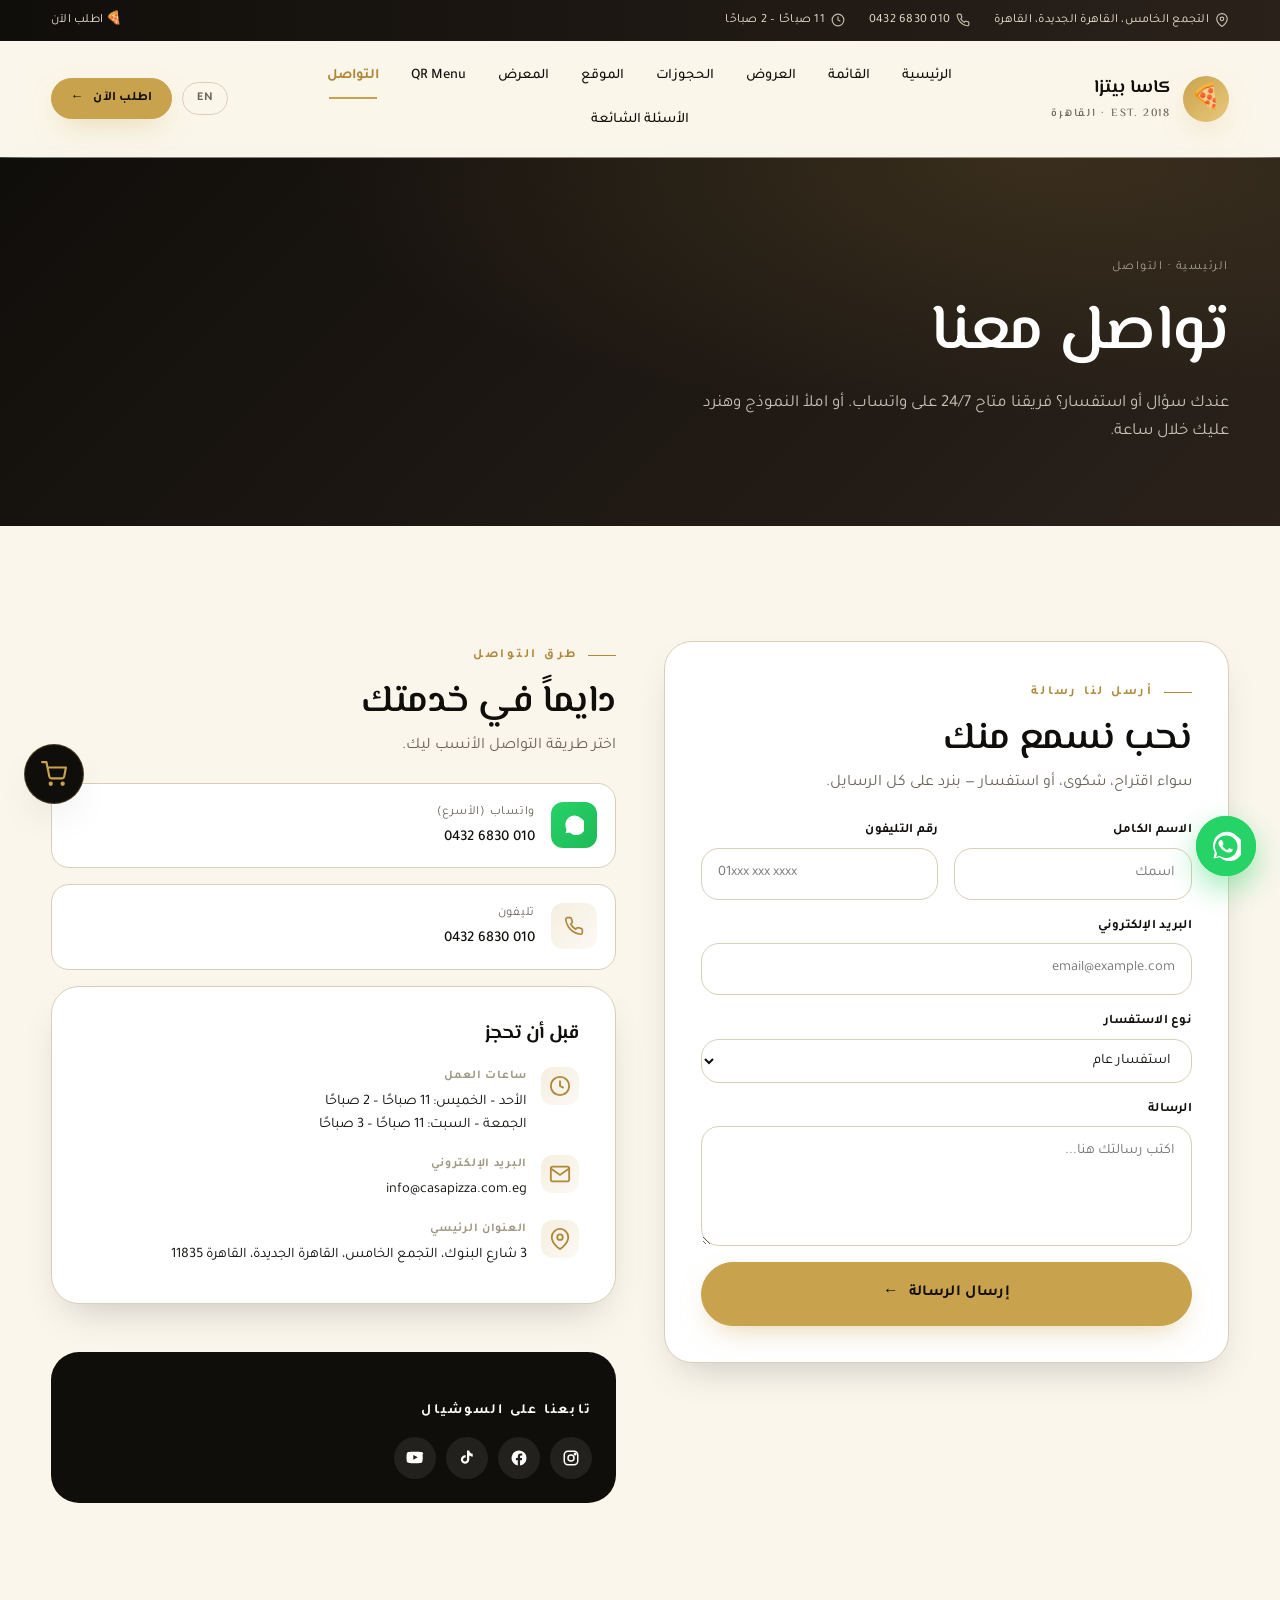
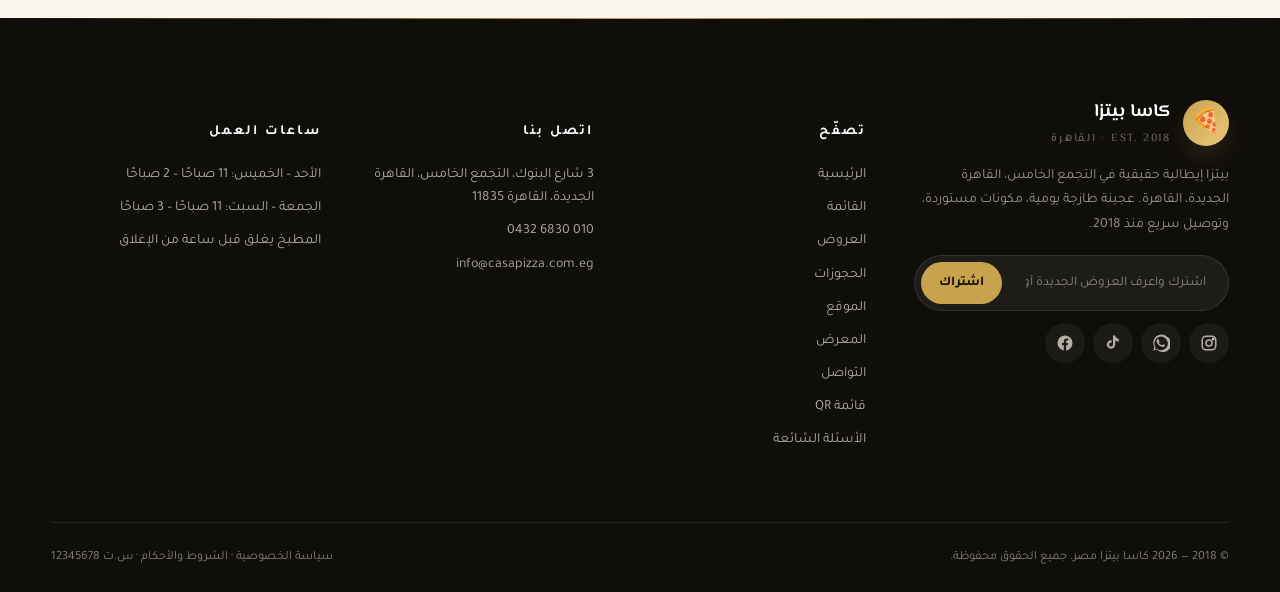
==== commit 8f3f5bcf: "Add files via upload" ====
--- a/contact.html
+++ b/contact.html
@@ -99,11 +99,13 @@
 
       <!-- Contact Info -->
       <div>
+
+        
         <span class="eyebrow">طرق التواصل</span>
         <h2 class="display-3" style="margin:14px 0 8px">دايماً في خدمتك</h2>
         <p style="color:var(--muted);margin-bottom:24px">اختر طريقة التواصل الأنسب ليك.</p>
 
-        <div style="display:flex;flex-direction:column;gap:16px">
+         <div style="display:flex ;flex-direction:column;gap:16px">
           <a class="location-info" href="#" id="whatsapp-link" target="_blank" rel="noopener" style="text-decoration:none">
             <div class="info-block" style="background:#fff">
               <div class="ico" style="background:linear-gradient(135deg,#25D366,#1FB957);color:#fff">
@@ -126,39 +128,24 @@
               </div>
             </div>
           </a>
-          <a href="mailto:" id="email-link" style="text-decoration:none">
-            <div class="info-block" style="background:#fff">
-              <div class="ico">
+             <aside class="info-card js-reveal">
+      <h3>قبل أن تحجز</h3>
+      <ul>
+        <li><svg viewBox="0 0 24 24" fill="none" stroke="currentColor" stroke-width="2"><circle cx="12" cy="12" r="10"/><path d="M12 6v6l4 2"/></svg>
+          <div><span class="label">ساعات العمل</span><span class="value">الأحد – الخميس: 11 صباحًا – 2 صباحًا <br>
+الجمعة – السبت: 11 صباحًا – 3 صباحًا</span></div></li>
+        <li>
                 <svg viewBox="0 0 24 24" fill="none" stroke="currentColor" stroke-width="2" width="20" height="20"><path d="M4 4h16c1.1 0 2 .9 2 2v12c0 1.1-.9 2-2 2H4c-1.1 0-2-.9-2-2V6c0-1.1.9-2 2-2z"/><path d="m22 6-10 7L2 6"/></svg>
-              </div>
-              <div>
-                <div class="label">البريد الإلكتروني</div>
-                <div class="value" id="email-display">info@casapizza.com.eg</div>
-              </div>
-            </div>
-          </a>
-          <div class="info-block" style="background:#fff">
-            <div class="ico">
-              <svg viewBox="0 0 24 24" fill="none" stroke="currentColor" stroke-width="2" width="20" height="20"><path d="M21 10c0 7-9 13-9 13S3 17 3 10a9 9 0 1 1 18 0z"/><circle cx="12" cy="10" r="3"/></svg>
-            </div>
-            <div>
-              <div class="label">العنوان الرئيسي</div>
-              <div class="value" id="addr-display">3 شارع البنوك، التجمع الخامس، القاهرة الجديدة</div>
-            </div>
-          </div>
-          <div class="info-block" style="background:#fff">
-            <div class="ico">
-              <svg viewBox="0 0 24 24" fill="none" stroke="currentColor" stroke-width="2" width="20" height="20"><circle cx="12" cy="12" r="10"/><path d="M12 6v6l4 2"/></svg>
-            </div>
-            <div>
-              <div class="label">ساعات العمل</div>
-              <div class="value" id="hours-display">الأحد – الخميس: 11 ص – 2 ص<br>الجمعة – السبت: 11 ص – 3 ص</div>
-            </div>
-          </div>
-        </div>
-
-        <!-- Social -->
-        <div style="margin-top:32px;padding:24px;background:var(--ink);border-radius:var(--radius-l);color:#fff">
+          <div><span class="label">البريد الإلكتروني
+</span><span class="value">
+            info@casapizza.com.eg
+</span></div></li>
+        <li><svg viewBox="0 0 24 24" fill="none" stroke="currentColor" stroke-width="2"><path d="M21 10c0 7-9 13-9 13S3 17 3 10a9 9 0 1 1 18 0z"/><circle cx="12" cy="10" r="3"/></svg>
+          <div><span class="label">العنوان الرئيسي</span><span class="value">3 شارع البنوك، التجمع الخامس، القاهرة الجديدة، القاهرة 11835</span></div></li>
+      </ul>
+    </aside>
+         <!-- Social -->
+        <div style= "margin-top:32px;padding:24px;background:var(--ink);border-radius:var(--radius-l);color:#fff">
           <h5 style="color:#fff;font-size:14px;letter-spacing:.16em;text-transform:uppercase;margin-bottom:14px">تابعنا على السوشيال</h5>
           <div class="social" style="display:flex;gap:10px">
             <a href="#" style="width:42px;height:42px;border-radius:50%;background:rgba(255,255,255,.08);display:grid;place-items:center;color:#fff" aria-label="Instagram"><svg viewBox="0 0 24 24" fill="none" stroke="currentColor" stroke-width="2" width="18" height="18"><rect x="3" y="3" width="18" height="18" rx="5"/><circle cx="12" cy="12" r="4"/><circle cx="17.5" cy="6.5" r="1" fill="currentColor"/></svg></a>
@@ -167,6 +154,15 @@
             <a href="#" style="width:42px;height:42px;border-radius:50%;background:rgba(255,255,255,.08);display:grid;place-items:center;color:#fff" aria-label="YouTube"><svg viewBox="0 0 24 24" fill="currentColor" width="18" height="18"><path d="M23 7s-.2-1.5-.8-2.2c-.7-.8-1.6-.8-2-.9C17 3.6 12 3.6 12 3.6s-5 0-8.2.3c-.4 0-1.3 0-2 .9C1.2 5.5 1 7 1 7S.7 8.7.7 10.5v1.6c0 1.7.3 3.5.3 3.5s.2 1.5.8 2.2c.7.8 1.7.8 2.2.9 1.6.2 7 .3 7 .3s5 0 8.2-.3c.4 0 1.3 0 2-.9.6-.7.8-2.2.8-2.2s.3-1.7.3-3.5v-1.6c0-1.7-.3-3.5-.3-3.5zM9.7 14.3V7.9l6 3.2-6 3.2z"/></svg></a>
           </div>
         </div>
+          </div>
+        </div>
+  
+        
+ 
+
+       
+
+     
       </div>
     </div>
   </div>
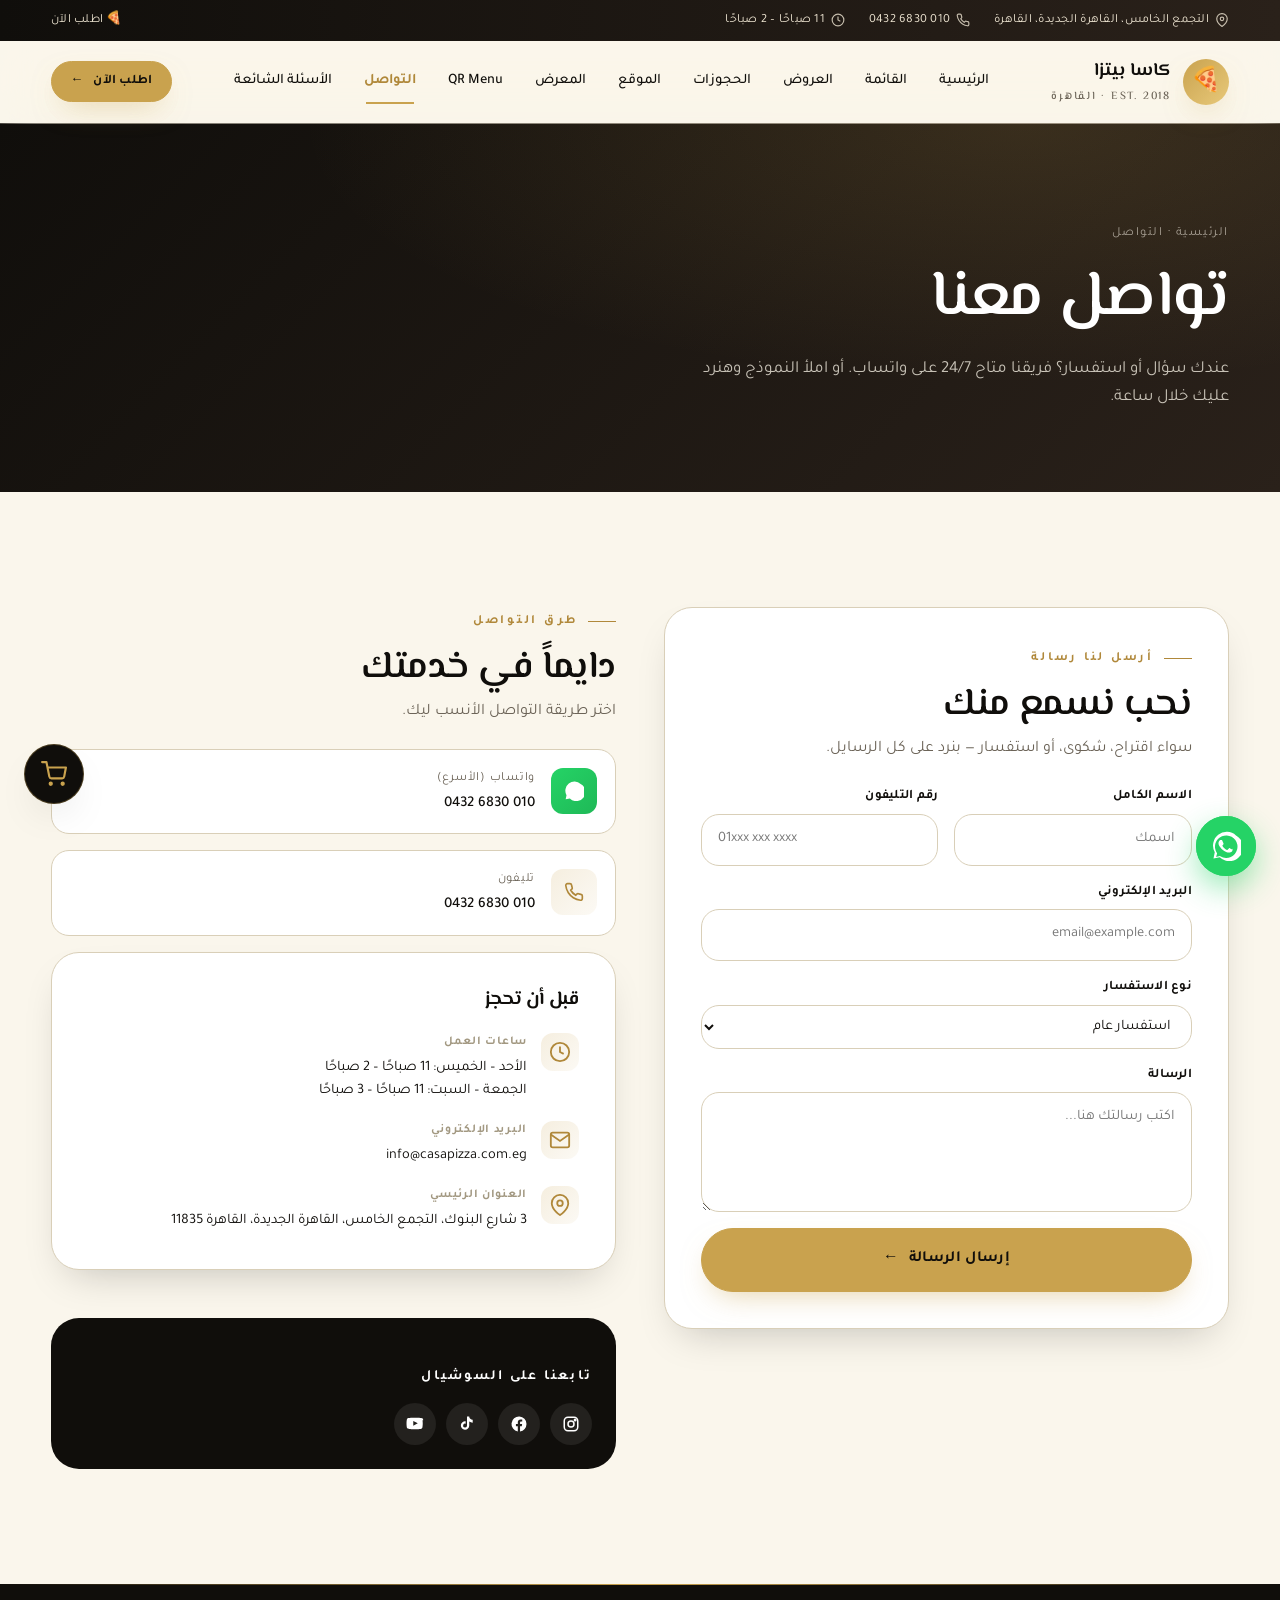
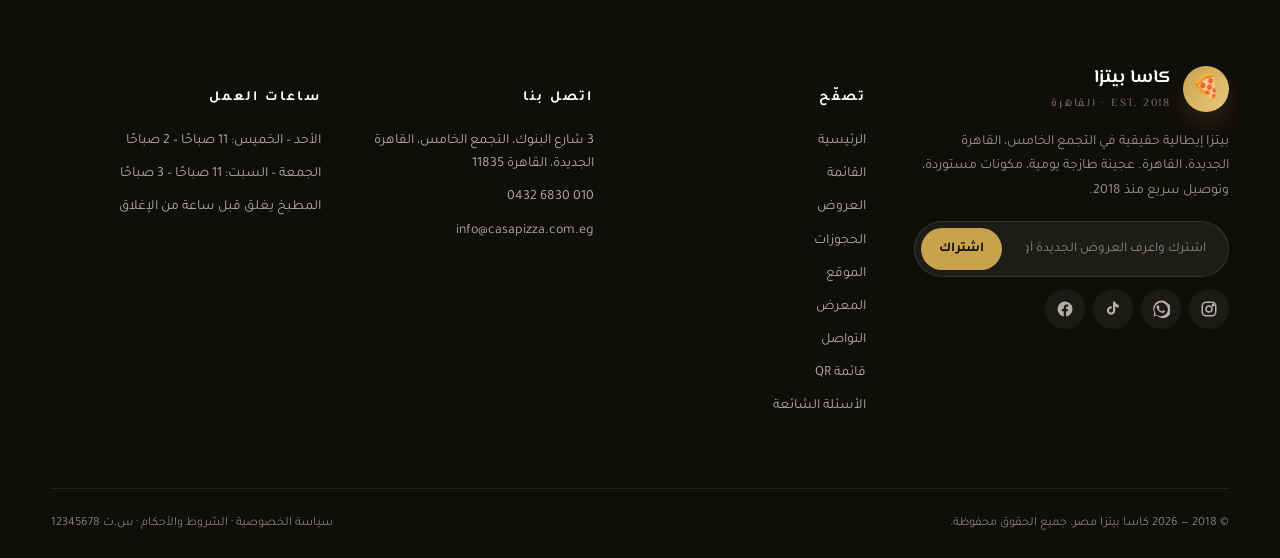
==== commit 32a96a13: "Add files via upload" ====
--- a/contact.html
+++ b/contact.html
@@ -41,7 +41,7 @@
       <a href="faq.html">الأسئلة الشائعة</a>
     </nav>
     <div class="nav-cta">
-      <button class="lang-pill" type="button">EN</button>
+      
       <a class="btn btn-gold btn-sm" href="menu.html">اطلب الآن<span class="arrow">←</span></a>
     </div>
     <button class="burger" aria-label="القائمة"><span></span></button>
